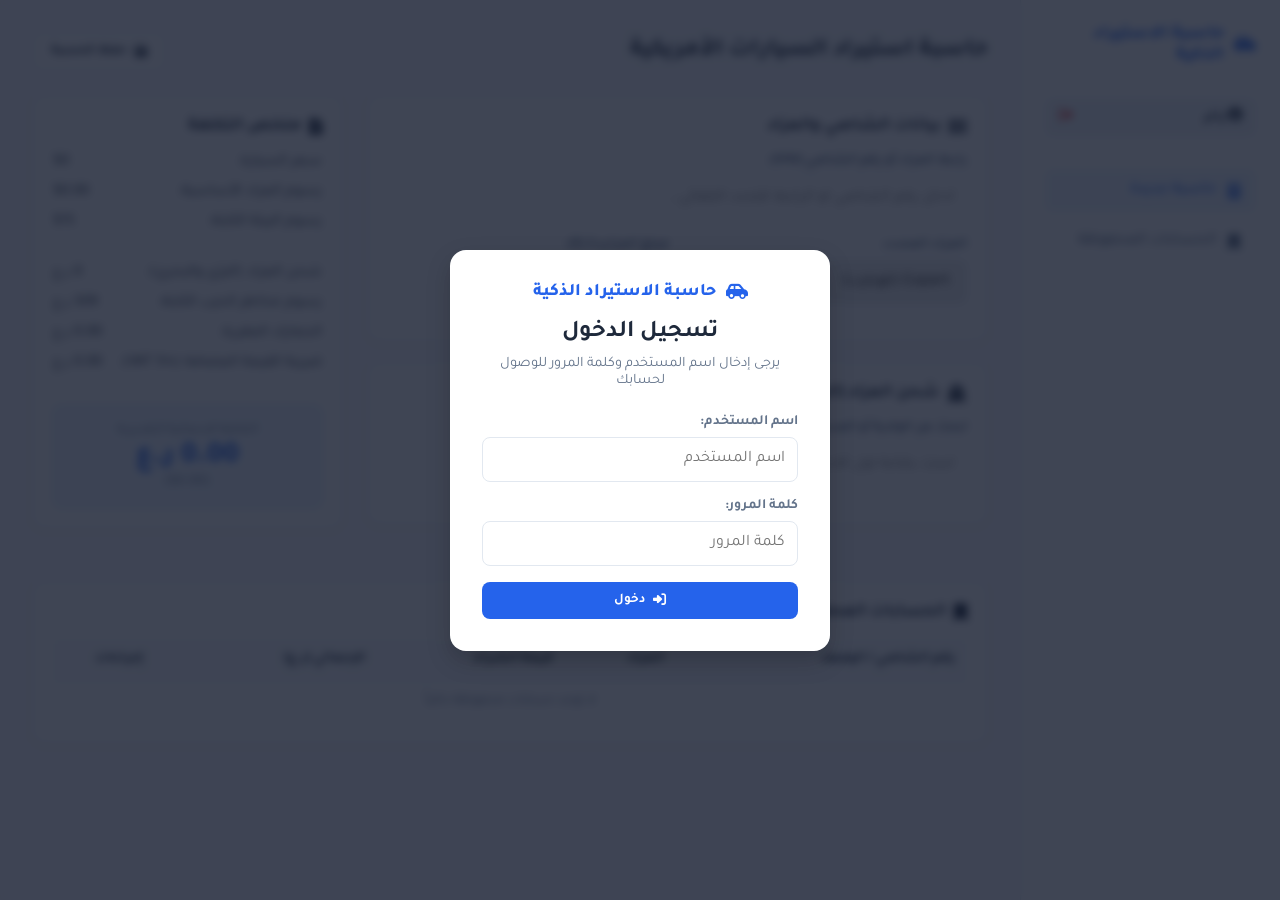
==== index.html @ 8bc1420b "Add files via upload" ====
<!DOCTYPE html>
<html lang="ar" dir="rtl">
<head>
    <meta charset="UTF-8">
    <meta name="viewport" content="width=device-width, initial-scale=1.0">
    <title>حاسبة استيراد السيارات الأمريكية</title>
    <!-- Tajawal Font & FontAwesome Icons -->
    <link href="https://fonts.googleapis.com/css2?family=Tajawal:wght@400;500;700;800&display=swap" rel="stylesheet">
    <link rel="stylesheet" href="https://cdnjs.cloudflare.com/ajax/libs/font-awesome/6.4.0/css/all.min.css">
    
    <style>
        :root {
            --primary-blue: #2563eb;
            --primary-hover: #1d4ed8;
            --bg-light: #f8fafc;
            --card-bg: #ffffff;
            --text-dark: #1e293b;
            --text-muted: #64748b;
            --border-color: #e2e8f0;
            --danger-color: #ef4444;
        }

        * {
            box-sizing: border-box;
            margin: 0;
            padding: 0;
            font-family: 'Tajawal', sans-serif;
        }

        body {
            background-color: var(--bg-light);
            color: var(--text-dark);
            display: flex;
            min-height: 100vh;
        }

        /* Login Modal Overlay */
        .login-overlay {
            position: fixed;
            top: 0;
            left: 0;
            width: 100%;
            height: 100%;
            background: rgba(15, 23, 42, 0.8);
            display: flex;
            justify-content: center;
            align-items: center;
            z-index: 9999;
            backdrop-filter: blur(4px);
        }

        .login-card {
            background: #ffffff;
            width: 100%;
            max-width: 380px;
            padding: 32px;
            border-radius: 16px;
            box-shadow: 0 10px 25px rgba(0,0,0,0.2);
            text-align: center;
        }

        .login-card h2 {
            margin-bottom: 8px;
            color: var(--text-dark);
        }

        .login-card p {
            color: var(--text-muted);
            font-size: 0.9rem;
            margin-bottom: 24px;
        }

        .login-error {
            background: #fee2e2;
            color: var(--danger-color);
            padding: 8px 12px;
            border-radius: 6px;
            font-size: 0.85rem;
            margin-bottom: 16px;
            display: none;
        }

        /* Sidebar */
        .sidebar {
            width: 260px;
            background: var(--card-bg);
            border-left: 1px solid var(--border-color);
            padding: 24px;
            display: flex;
            flex-direction: column;
            gap: 32px;
        }

        .logo {
            font-size: 1.1rem;
            font-weight: 800;
            color: var(--primary-blue);
            display: flex;
            align-items: center;
            gap: 10px;
        }

        .user-profile-badge {
            background: #f1f5f9;
            padding: 10px 14px;
            border-radius: 8px;
            display: flex;
            align-items: center;
            justify-content: space-between;
            font-weight: 700;
            font-size: 0.9rem;
            color: var(--text-dark);
        }

        .logout-btn {
            background: transparent;
            border: none;
            color: var(--danger-color);
            cursor: pointer;
            font-size: 0.9rem;
        }

        .nav-menu {
            list-style: none;
            display: flex;
            flex-direction: column;
            gap: 8px;
        }

        .nav-item {
            padding: 12px 16px;
            border-radius: 8px;
            cursor: pointer;
            color: var(--text-muted);
            font-weight: 500;
            display: flex;
            align-items: center;
            gap: 12px;
            transition: all 0.2s;
        }

        .nav-item.active, .nav-item:hover {
            background: #eff6ff;
            color: var(--primary-blue);
        }

        /* Main Content */
        .main-container {
            flex: 1;
            padding: 32px;
            overflow-y: auto;
        }

        .top-header {
            display: flex;
            justify-content: space-between;
            align-items: center;
            margin-bottom: 24px;
        }

        .header-title h1 {
            font-size: 1.5rem;
            font-weight: 700;
        }

        .btn {
            padding: 10px 18px;
            border-radius: 8px;
            border: none;
            font-weight: 700;
            cursor: pointer;
            display: flex;
            align-items: center;
            gap: 8px;
            transition: 0.2s;
        }

        .btn-outline { background: white; border: 1px solid var(--border-color); color: var(--text-dark); }
        .btn-outline:hover { background: #f1f5f9; }

        .btn-edit {
            background: #e2e8f0;
            color: var(--text-dark);
            border: none;
            padding: 6px 10px;
            border-radius: 6px;
            cursor: pointer;
            transition: 0.2s;
            margin-left: 4px;
        }
        .btn-edit:hover {
            background: #cbd5e1;
        }

        .btn-delete {
            background: #fee2e2;
            color: var(--danger-color);
            border: none;
            padding: 6px 10px;
            border-radius: 6px;
            cursor: pointer;
            transition: 0.2s;
        }
        .btn-delete:hover {
            background: #fca5a5;
            color: #b91c1c;
        }

        /* Dashboard Layout */
        .grid-layout {
            display: grid;
            grid-template-columns: 2fr 1fr;
            gap: 24px;
        }

        .card {
            background: var(--card-bg);
            border: 1px solid var(--border-color);
            border-radius: 12px;
            padding: 20px;
            margin-bottom: 20px;
            box-shadow: 0 1px 3px rgba(0,0,0,0.05);
        }

        .card-title {
            font-size: 1.1rem;
            font-weight: 700;
            margin-bottom: 16px;
            display: flex;
            align-items: center;
            gap: 8px;
        }

        .form-group {
            margin-bottom: 16px;
        }

        .form-group label {
            display: block;
            font-size: 0.875rem;
            font-weight: 600;
            color: var(--text-muted);
            margin-bottom: 6px;
        }

        .input-control {
            width: 100%;
            padding: 12px;
            border: 1px solid var(--border-color);
            border-radius: 8px;
            font-size: 1rem;
            outline: none;
            transition: 0.2s;
        }

        .input-control:focus {
            border-color: var(--primary-blue);
            box-shadow: 0 0 0 3px rgba(37, 99, 235, 0.1);
        }

        .vin-badge {
            margin-top: 8px;
            padding: 8px 12px;
            border-radius: 6px;
            font-size: 0.85rem;
            font-weight: 600;
            display: none;
        }

        .vin-badge.success { background: #dcfce7; color: #166534; display: flex; align-items: center; gap: 6px; }
        .vin-badge.info { background: #e0f2fe; color: #075985; display: flex; align-items: center; gap: 6px; }

        .car-details-box {
            margin-top: 8px;
            padding: 10px 14px;
            background: #f1f5f9;
            border-radius: 8px;
            font-size: 0.9rem;
            font-weight: 700;
            color: #334155;
            display: none;
            align-items: center;
            gap: 8px;
        }

        /* Custom Searchable Select Styling */
        .search-box-container {
            position: relative;
        }

        .search-results-list {
            position: absolute;
            top: 100%;
            left: 0;
            right: 0;
            background: white;
            border: 1px solid var(--border-color);
            border-radius: 8px;
            max-height: 250px;
            overflow-y: auto;
            z-index: 100;
            display: none;
            box-shadow: 0 4px 6px -1px rgba(0, 0, 0, 0.1);
        }

        .search-item {
            padding: 10px 14px;
            cursor: pointer;
            font-size: 0.95rem;
            border-bottom: 1px solid #f1f5f9;
            display: flex;
            justify-content: space-between;
            align-items: center;
        }

        .search-item:hover {
            background-color: #eff6ff;
            color: var(--primary-blue);
        }

        /* Summary Sidebar Panel */
        .summary-card {
            position: sticky;
            top: 32px;
        }

        .summary-row {
            display: flex;
            justify-content: space-between;
            margin-bottom: 12px;
            font-size: 0.95rem;
        }

        .summary-divider {
            height: 1px;
            background: var(--border-color);
            margin: 16px 0;
        }

        .total-box {
            background: #eff6ff;
            border: 1px solid #bfdbfe;
            padding: 16px;
            border-radius: 8px;
            text-align: center;
        }

        .total-box .price-omr {
            font-size: 1.8rem;
            font-weight: 800;
            color: var(--primary-blue);
        }

        .total-box .price-usd {
            font-size: 0.9rem;
            color: var(--text-muted);
        }

        .saved-table {
            width: 100%;
            border-collapse: collapse;
            margin-top: 10px;
        }

        .saved-table th, .saved-table td {
            padding: 12px;
            border-bottom: 1px solid var(--border-color);
            text-align: right;
            font-size: 0.9rem;
        }

        .saved-table th { background: #f8fafc; font-weight: 700; }

        /* Media Queries - Responsive Design for Mobile */
        @media (max-width: 768px) {
            body {
                flex-direction: column;
            }

            .sidebar {
                width: 100%;
                padding: 16px;
                gap: 16px;
                border-left: none;
                border-bottom: 1px solid var(--border-color);
            }

            .main-container {
                padding: 16px;
            }

            .top-header {
                flex-direction: column;
                align-items: flex-start;
                gap: 12px;
            }

            .grid-layout {
                grid-template-columns: 1fr;
                gap: 16px;
            }

            .summary-card {
                position: static;
            }

            .saved-table {
                display: block;
                overflow-x: auto;
                white-space: nowrap;
            }
        }
    </style>
</head>
<body>

    <!-- Login Modal Screen -->
    <div id="loginOverlay" class="login-overlay">
        <div class="login-card">
            <div class="logo" style="justify-content: center; margin-bottom: 16px;">
                <i class="fa-solid fa-car-side"></i>
                <span>حاسبة الاستيراد الذكية</span>
            </div>
            <h2>تسجيل الدخول</h2>
            <p>يرجى إدخال اسم المستخدم وكلمة المرور للوصول لحسابك</p>
            
            <div id="loginError" class="login-error">اسم المستخدم أو كلمة المرور غير صحيحة</div>

            <div class="form-group" style="text-align: right;">
                <label>اسم المستخدم:</label>
                <input type="text" id="usernameInput" class="input-control" placeholder="اسم المستخدم">
            </div>
            <div class="form-group" style="text-align: right;">
                <label>كلمة المرور:</label>
                <input type="password" id="passwordInput" class="input-control" placeholder="كلمة المرور">
            </div>
            <button class="btn" style="width: 100%; background: var(--primary-blue); color: white; justify-content: center; margin-top: 8px;" onclick="handleLogin()">
                <i class="fa-solid fa-right-to-bracket"></i> دخول
            </button>
        </div>
    </div>

    <!-- Sidebar Menu -->
    <div class="sidebar">
        <div class="logo">
            <i class="fa-solid fa-car-side"></i>
            <span>حاسبة الاستيراد الذكية</span>
        </div>

        <div class="user-profile-badge">
            <span><i class="fa-solid fa-user-circle"></i> <span id="currentUserDisplay">زائر</span></span>
            <button class="logout-btn" onclick="handleLogout()" title="تسجيل الخروج"><i class="fa-solid fa-right-from-bracket"></i></button>
        </div>

        <ul class="nav-menu">
            <li class="nav-item active"><i class="fa-solid fa-calculator"></i> حاسبة جديدة</li>
            <li class="nav-item" onclick="document.getElementById('savedSection').scrollIntoView({behavior: 'smooth'})"><i class="fa-solid fa-bookmark"></i> الحسابات المحفوظة</li>
        </ul>
    </div>

    <!-- Main Container -->
    <div class="main-container">
        
        <div class="top-header">
            <div class="header-title">
                <h1>حاسبة استيراد السيارات الأمريكية</h1>
            </div>
            <div class="header-actions">
                <button class="btn btn-outline" onclick="saveCurrentQuote()"><i class="fa-solid fa-floppy-disk"></i> حفظ الحسبة</button>
            </div>
        </div>

        <div class="grid-layout">
            
            <div class="inputs-column">
                
                <!-- Vehicle & Auction Detection Card -->
                <div class="card">
                    <div class="card-title"><i class="fa-solid fa-barcode"></i> بيانات الشاصي والمزاد</div>
                    <div class="form-group">
                        <label>رابط المزاد أو رقم الشاصي (VIN):</label>
                        <input type="text" id="vinInput" class="input-control" placeholder="أدخل رقم الشاصي أو الرابط للتحدد التلقائي..." oninput="processVIN()">
                        <div id="vinStatus" class="vin-badge"></div>
                        <div id="carDetails" class="car-details-box"></div>
                    </div>

                    <div style="display: grid; grid-template-columns: repeat(auto-fit, minmax(140px, 1fr)); gap: 16px;">
                        <div class="form-group">
                            <label>المزاد المحدد:</label>
                            <select id="auctionSelect" class="input-control" onchange="calculateTotal()">
                                <option value="copart">Copart (كوبارت)</option>
                                <option value="iaai">IAAI (إياي)</option>
                            </select>
                        </div>
                        <div class="form-group">
                            <label>مبلغ المزايدة ($):</label>
                            <input type="number" id="bidAmount" class="input-control" placeholder="أدخل المبلغ بالدولار..." oninput="calculateTotal()">
                        </div>
                    </div>
                </div>

                <!-- Live Search State Selection -->
                <div class="card">
                    <div class="card-title"><i class="fa-solid fa-ship"></i> شحن المزاد (البرّي والبحري)</div>
                    <div class="form-group search-box-container">
                        <label>ابحث عن الولاية أو المدينة:</label>
                        <input type="text" id="stateSearchInput" class="input-control" placeholder="ابحث بكتابة أول الأحرف (مثال: TX, CA...)" onkeyup="filterStates()" onfocus="showStatesList()">
                        <div id="searchResults" class="search-results-list"></div>
                    </div>
                </div>

            </div>

            <!-- Right Cost Breakdown Column -->
            <div class="summary-column">
                <div class="card summary-card">
                    <div class="card-title"><i class="fa-solid fa-file-invoice-dollar"></i> ملخص التكلفة</div>
                    
                    <div class="summary-row">
                        <span>سعر السيارة:</span>
                        <span id="outBidUSD">$0</span>
                    </div>
                    <div class="summary-row">
                        <span>رسوم المزاد الأساسية:</span>
                        <span id="outAuctionFeeUSD">$0</span>
                    </div>
                    <div class="summary-row">
                        <span>رسوم البيئة الثابتة:</span>
                        <span>$15</span>
                    </div>

                    <div class="summary-divider"></div>

                    <div class="summary-row">
                        <span>شحن المزاد (البرّي والبحري):</span>
                        <span id="outShippingOMR">0 ر.ع</span>
                    </div>
                    <div class="summary-row">
                        <span>رسوم مخاطر الحرب الثابتة:</span>
                        <span>309 ر.ع</span>
                    </div>
                    <div class="summary-row">
                        <span>الجمارك المقررة:</span>
                        <span id="outCustomsOMR">0 ر.ع</span>
                    </div>
                    <div class="summary-row">
                        <span>ضريبة القيمة المضافة (VAT 5%):</span>
                        <span id="outVatOMR">0 ر.ع</span>
                    </div>

                    <div class="summary-divider"></div>

                    <div class="total-box">
                        <div style="font-size: 0.85rem; color: var(--text-muted);">التكلفة الإجمالية التقديرية</div>
                        <div class="price-omr" id="finalTotalOMR">0 ر.ع</div>
                        <div class="price-usd" id="finalTotalUSD">($0)</div>
                    </div>
                </div>
            </div>

        </div>

        <!-- Saved Calculations Area -->
        <div class="card" id="savedSection" style="margin-top: 32px;">
            <div class="card-title"><i class="fa-solid fa-bookmark"></i> الحسابات المحفوظة مؤخراً</div>
            <table class="saved-table">
                <thead>
                    <tr>
                        <th>رقم الشاصي / الوصف</th>
                        <th>المزاد</th>
                        <th>قيمة الشراء</th>
                        <th>الإجمالي (ر.ع)</th>
                        <th style="text-align: center;">إجراءات</th>
                    </tr>
                </thead>
                <tbody id="savedTableBody">
                    <tr><td colspan="5" style="text-align: center; color: var(--text-muted);">لا توجد حسابات محفوظة حالياً</td></tr>
                </tbody>
            </table>
        </div>

    </div>

    <!-- Calculation Engine & Session JS Logic -->
    <script>
        // Users Authentication DB
        const validUsers = {
            "salim": "123",
            "mohammed": "123"
        };

        let currentUser = null;
        const USD_TO_OMR = 0.385;
        let savedQuotes = [];
        let currentShippingCostOMR = 0;
        let currentCarDescription = '';

        // Auto Login Checking on Startup
        window.addEventListener('DOMContentLoaded', () => {
            const loggedUser = localStorage.getItem('smart_calc_session_user');
            if (loggedUser && (loggedUser.toLowerCase() === 'salim' || loggedUser.toLowerCase() === 'mohammed')) {
                currentUser = loggedUser;
                document.getElementById('loginOverlay').style.display = 'none';
                document.getElementById('currentUserDisplay').innerText = currentUser;
                loadSavedQuotesForUser();
            } else {
                document.getElementById('loginOverlay').style.display = 'flex';
            }
        });

        function handleLogin() {
            const userInput = document.getElementById('usernameInput').value.trim();
            const passInput = document.getElementById('passwordInput').value.trim();
            const userLower = userInput.toLowerCase();

            if (validUsers[userLower] && validUsers[userLower] === passInput) {
                currentUser = userInput;
                localStorage.setItem('smart_calc_session_user', currentUser);
                document.getElementById('loginOverlay').style.display = 'none';
                document.getElementById('loginError').style.display = 'none';
                document.getElementById('currentUserDisplay').innerText = currentUser;
                loadSavedQuotesForUser();
            } else {
                document.getElementById('loginError').style.display = 'block';
            }
        }

        function handleLogout() {
            localStorage.removeItem('smart_calc_session_user');
            currentUser = null;
            document.getElementById('usernameInput').value = '';
            document.getElementById('passwordInput').value = '';
            document.getElementById('loginOverlay').style.display = 'flex';
        }

        function loadSavedQuotesForUser() {
            if (!currentUser) return;
            const data = localStorage.getItem(`saved_quotes_${currentUser.toLowerCase()}`);
            savedQuotes = data ? JSON.parse(data) : [];
            renderSavedQuotes();
        }

        function saveQuotesToStorage() {
            if (!currentUser) return;
            localStorage.setItem(`saved_quotes_${currentUser.toLowerCase()}`, JSON.stringify(savedQuotes));
        }

        const statesList = [
            { name: "ABILENE - TX", cost: 711 },
            { name: "ACE - PERRIS 2 - CA", cost: 779 },
            { name: "ACE CARSON - CA", cost: 759 },
            { name: "ACE-PERRIS - CA", cost: 779 },
            { name: "ACRON CANTON - OH", cost: 712 },
            { name: "ADELANTO - CA", cost: 788 },
            { name: "ADESA BIRMINGHAM - AL", cost: 635 },
            { name: "AKRON - OH", cost: 712 },
            { name: "ALBANY - NY", cost: 625 },
            { name: "ALBANY - NY (Amsterdam Sublot)", cost: 625 },
            { name: "ALBUQUERQUE - NM (CA: 972 / TX: 817)", cost: 817 },
            { name: "ALTOONA - PA", cost: 693 },
            { name: "AMARILLO - TX", cost: 711 },
            { name: "ANAHEIM - CA", cost: 763 },
            { name: "ANAHEIM CONSOLIDATED - CA", cost: 763 },
            { name: "ANDREWS-TX", cost: 721 },
            { name: "ANTELOPE - CA", cost: 837 },
            { name: "APPLETON - WI", cost: 779 },
            { name: "ASHEVILLE - NC", cost: 625 },
            { name: "ASHLAND - KY", cost: 770 },
            { name: "ATLANTA - GA", cost: 615 },
            { name: "ATLANTA EAST - GA", cost: 615 },
            { name: "ATLANTA NORTH - GA", cost: 615 },
            { name: "ATLANTA NORTH - GA (Jefferson GA Sublot)", cost: 635 },
            { name: "ATLANTA SOUTH - GA", cost: 615 },
            { name: "ATLANTA WEST - GA", cost: 615 },
            { name: "AUGUSTA - GA", cost: 615 },
            { name: "AUSTIN - TX", cost: 654 },
            { name: "AUSTIN - TX / WACO - TX (Taylor Sublot)", cost: 654 },
            { name: "AUSTIN NORTH - TX", cost: 654 },
            { name: "AVENEL - NJ", cost: 587 },
            { name: "BAKERSFIELD - CA", cost: 798 },
            { name: "BALTIMORE - MD", cost: 645 },
            { name: "BALTIMORE - MD (White Marsh)", cost: 645 },
            { name: "BALTIMORE EAST - MD", cost: 645 },
            { name: "BALTIMORE EAST - MD (Laurel Sublot)", cost: 645 },
            { name: "BATON ROUGE - LA", cost: 654 },
            { name: "BILLINGS - MT", cost: 1030 },
            { name: "BIRMINGHAM - AL", cost: 644 },
            { name: "BIRMINGHAM - AL (Birmingham North)", cost: 644 },
            { name: "BIRMINGHAM - BLENDED SALES - AL", cost: 615 },
            { name: "BISMARCK - ND", cost: 1031 },
            { name: "BOSTON-SHIRLEY - MA", cost: 664 },
            { name: "BOWLING GREEN - KY", cost: 712 },
            { name: "BRIDGEPORT - PA", cost: 625 },
            { name: "BUCKHANNON - WV", cost: 722 },
            { name: "BUFFALO - NY", cost: 712 },
            { name: "BUFFALO - NY (Alden Sublot)", cost: 722 },
            { name: "BURLINGTON - VT", cost: 722 },
            { name: "CANDIA - NH", cost: 673 },
            { name: "CARTERSVILLE - GA", cost: 615 },
            { name: "CENTRAL NEW JERSEY - NJ", cost: 596 },
            { name: "CHAMBERSBURG - PA", cost: 673 },
            { name: "CHARLESTON - SC", cost: 586 },
            { name: "CHARLESTON - WV", cost: 722 },
            { name: "CHARLOTTE - NC", cost: 615 },
            { name: "CHATTANOOGA - TN", cost: 663 },
            { name: "CHICAGO NORTH - IL", cost: 751 },
            { name: "CHICAGO SOUTH - IL", cost: 751 },
            { name: "CHICAGO SOUTH - IL (Heights Sublot)", cost: 770 },
            { name: "CHICAGO SOUTH - IL (Yard 81 Woodmar Sublot)", cost: 770 },
            { name: "CHICAGO WEST - IL", cost: 731 },
            { name: "CHINA GROVE - NC", cost: 606 },
            { name: "CICERO-IN", cost: 751 },
            { name: "CINCINNATI - OH", cost: 702 },
            { name: "CINCINNATI SOUTH - OH", cost: 702 },
            { name: "CLEARWATER - FL", cost: 615 },
            { name: "CLEVELAND - OH", cost: 693 },
            { name: "CLEVELAND - OH (Vermillion North Lot)", cost: 693 },
            { name: "CLEVELAND EAST - OH", cost: 693 },
            { name: "CLEVELAND WEST - OH", cost: 693 },
            { name: "CLEWISTON SUBLOT - FL", cost: 635 },
            { name: "COLORADO SPRINGS - CO (CA: 962 / TX: 817)", cost: 817 },
            { name: "COLTON - CA", cost: 775 },
            { name: "COLUMBIA - MO", cost: 731 },
            { name: "COLUMBIA - SC", cost: 577 },
            { name: "COLUMBIA - SC (SHA LIU)", cost: 586 },
            { name: "COLUMBIA - SC (South Gaston Sublot)", cost: 586 },
            { name: "COLUMBUS - OH", cost: 702 },
            { name: "COLUMBUS - OH (420 Stimmel Rd Offsite)", cost: 712 },
            { name: "CONCORD - NC", cost: 606 },
            { name: "CORPUS CHRISTI - TX", cost: 644 },
            { name: "CRASHEDTOYS ATLANTA - GA", cost: 596 },
            { name: "CRASHEDTOYS DALLAS- TX", cost: 644 },
            { name: "CRASHEDTOYS EAST BETHEL - MN", cost: 760 },
            { name: "CRASHEDTOYS ELDRIDGE - IA", cost: 818 },
            { name: "CRASHEDTOYS SACRAMENTO - CA", cost: 837 },
            { name: "CULPEPER - VA", cost: 673 },
            { name: "DALLAS - TX", cost: 654 },
            { name: "DALLAS / FT. WORTH - TX", cost: 654 },
            { name: "DALLAS SOUTH - TX", cost: 654 },
            { name: "DANVILLE - VA", cost: 654 },
            { name: "DAVENPORT - IA", cost: 770 },
            { name: "DAYTON - OH", cost: 712 },
            { name: "DENVER - CO (CA: 962 / TX: 808)", cost: 808 },
            { name: "DENVER CENTRAL - CO (CA: 962 / TX: 808)", cost: 808 },
            { name: "DENVER EAST - CO (CA: 962 / TX: 808)", cost: 808 },
            { name: "DENVER SOUTH - CO (CA: 962 / TX: 808)", cost: 808 },
            { name: "DES MOINES - IA", cost: 770 },
            { name: "DES MOINES - IA (Metro Salvage Pool)", cost: 770 },
            { name: "DETROIT - MI", cost: 731 },
            { name: "DOTHAN - AL", cost: 635 },
            { name: "DUNDALK - MD", cost: 645 },
            { name: "DYER - IN", cost: 731 },
            { name: "EARLINGTON - KY", cost: 702 },
            { name: "EAST BAY - CA", cost: 837 },
            { name: "EL PASO - TX", cost: 721 },
            { name: "ELKTON - MD", cost: 635 },
            { name: "ENGLISHTOWN - NJ", cost: 596 },
            { name: "ERIE - PA", cost: 731 },
            { name: "EXETER - RI", cost: 654 },
            { name: "FAIRBURN - GA", cost: 615 },
            { name: "FARGO - ND", cost: 953 },
            { name: "FAYETTEVILLE - AR", cost: 730 },
            { name: "FLINT - MI", cost: 741 },
            { name: "FONTANA - CA", cost: 775 },
            { name: "FONTANA - CA (Riverside Offsite)", cost: 775 },
            { name: "FORT MYERS - FL", cost: 644 },
            { name: "FORT MYERS - FL (Sublot)", cost: 644 },
            { name: "FORT WAYNE - IN", cost: 760 },
            { name: "FORT WORTH NORTH - TX", cost: 654 },
            { name: "FREDERICKSBURG - VA", cost: 654 },
            { name: "FREDERICKSBURG-SOUTH - VA", cost: 654 },
            { name: "FREETOWN - MA", cost: 664 },
            { name: "FREMONT - CA", cost: 837 },
            { name: "FRESNO - CA", cost: 808 },
            { name: "FT.PIERCE - FL", cost: 635 },
            { name: "FT.WORTH - TX", cost: 654 },
            { name: "GASTONIA - NC", cost: 625 },
            { name: "GLASSBORO EAST - NJ", cost: 606 },
            { name: "GLASSBORO WEST-NJ", cost: 606 },
            { name: "GRAND RAPIDS - MI", cost: 780 },
            { name: "GREENSBORO - NC", cost: 625 },
            { name: "GREENVILLE - SC", cost: 625 },
            { name: "GREER - SC", cost: 606 },
            { name: "GRENADA - MS", cost: 673 },
            { name: "GULF COAST - MS", cost: 625 },
            { name: "HAMMOND - IN", cost: 760 },
            { name: "HAMPTON - VA", cost: 664 },
            { name: "HARRISBURG - PA", cost: 635 },
            { name: "HARTFORD - CT", cost: 635 },
            { name: "HARTFORD - CT (North Sublot)", cost: 635 },
            { name: "HARTFORD - CT (South Sublot)", cost: 635 },
            { name: "HARTFORD SOUTH - CT", cost: 635 },
            { name: "HARTFORD SPRINGFIELD-CT", cost: 616 },
            { name: "HAYWARD - CA", cost: 837 },
            { name: "HIGH DESERT - CA", cost: 788 },
            { name: "HIGH POINT - NC", cost: 625 },
            { name: "HOUSTON - TX", cost: 624 },
            { name: "HOUSTON EAST-TX", cost: 624 },
            { name: "HOUSTON NORTH - TX", cost: 624 },
            { name: "HOUSTON SOUTH - TX", cost: 624 },
            { name: "HUNTSVILLE - AL", cost: 644 },
            { name: "INDIANAPOLIS - IN", cost: 731 },
            { name: "INDIANAPOLIS SOUTH - IN", cost: 731 },
            { name: "IONIA - MI", cost: 780 },
            { name: "JACKSON - MS", cost: 644 },
            { name: "JACKSONVILLE - FL", cost: 577 },
            { name: "JACKSONVILLE EAST - FL", cost: 577 },
            { name: "JACKSONVILLE NORTH -FL", cost: 577 },
            { name: "JACKSONVILLE WEST - FL", cost: 577 },
            { name: "KANSAS CITY - KS", cost: 741 },
            { name: "KANSAS CITY EAST", cost: 741 },
            { name: "KINCHELOE - MI", cost: 905 },
            { name: "KNOXVILLE - TN", cost: 644 },
            { name: "LAFAYETTE - LA", cost: 644 },
            { name: "LANSING - MI", cost: 780 },
            { name: "LAS VEGAS - NV", cost: 827 },
            { name: "LAS VEGAS WEST - NV", cost: 827 },
            { name: "LAUREL - MD", cost: 645 },
            { name: "LEXINGTON - SC", cost: 586 },
            { name: "LEXINGTON EAST - KY", cost: 702 },
            { name: "LEXINGTON WEST - KY", cost: 702 },
            { name: "LINCOLN - IL", cost: 770 },
            { name: "LINCOLN - NE", cost: 770 },
            { name: "LITTLE ROCK - AR", cost: 683 },
            { name: "LONG BEACH - CA", cost: 755 },
            { name: "LONG ISLAND - NY", cost: 625 },
            { name: "LONG ISLAND - NY (East Yard Sublot)", cost: 625 },
            { name: "LONG ISLAND - NY (Rice Court Sublot)", cost: 625 },
            { name: "LONG ISLAND - NY (Staten Island Sublot)", cost: 625 },
            { name: "LONG ISLAND - NY (West Yard Sublot)", cost: 625 },
            { name: "LONGVIEW - TX", cost: 654 },
            { name: "LOS ANGELES - CA", cost: 755 },
            { name: "LOS ANGELES SOUTH - CA", cost: 755 },
            { name: "LOUISVILLE - KY", cost: 702 },
            { name: "LOUISVILLE NORTH - KY", cost: 702 },
            { name: "LUBBOCK - TX", cost: 730 },
            { name: "LUFKIN - TX", cost: 644 },
            { name: "LUMBERTON - NC", cost: 615 },
            { name: "LYMAN - ME", cost: 702 },
            { name: "MACON - GA", cost: 596 },
            { name: "MADISON - WI", cost: 760 },
            { name: "MADISON SOUTH - WI", cost: 760 },
            { name: "MANCHESTER - NH", cost: 673 },
            { name: "MARTINEZ - CA", cost: 837 },
            { name: "MCALLEN - TX", cost: 654 },
            { name: "MEBANE - NC", cost: 615 },
            { name: "MEMPHIS - TN", cost: 692 },
            { name: "MENTONE - CA", cost: 788 },
            { name: "METRO - DC", cost: 645 },
            { name: "MIAMI - FL", cost: 635 },
            { name: "MIAMI CENTRAL - FL", cost: 635 },
            { name: "MIAMI NORTH - FL", cost: 635 },
            { name: "MIAMI NORTH - FL (SUBLOT 2)", cost: 635 },
            { name: "MIAMI SOUTH - FL", cost: 635 },
            { name: "MILWAUKEE - WI", cost: 780 },
            { name: "MILWAUKEE NORTH-WI", cost: 780 },
            { name: "MILWAUKEE SOUTH - WI", cost: 780 },
            { name: "MILWAUKEE SOUTH - WI (Cudahy Yard Sublot)", cost: 780 },
            { name: "MINNEAPOLIS - MN (GA: 866 / NY: 789)", cost: 789 },
            { name: "MINNEAPOLIS - MN (Elk River Sublot)", cost: 789 },
            { name: "MINNEAPOLIS - MN (Fridley Sublot)", cost: 789 },
            { name: "MINNEAPOLIS / ST. PAUL - MN (Jackson Offsite)", cost: 789 },
            { name: "MINNEAPOLIS / ST. PAUL - MN (Rice Offsite)", cost: 789 },
            { name: "MINNEAPOLIS / ST. PAUL - MN (Roseville Offsite)", cost: 789 },
            { name: "MINNEAPOLIS NORTH - MN", cost: 789 },
            { name: "MINNEAPOLIS/SOUTH - MN", cost: 789 },
            { name: "MINNEAPOLIS/ST.PAUL - MN", cost: 789 },
            { name: "MOBILE - AL", cost: 625 },
            { name: "MOBILE SOUTH - AL", cost: 625 },
            { name: "MOCKSVILLE - NC", cost: 615 },
            { name: "MONTGOMERY - AL", cost: 644 },
            { name: "MONTICELLO SUBLOT - NY", cost: 635 },
            { name: "MULBERRY SUBLOT - FL", cost: 615 },
            { name: "NAPA - CA", cost: 875 },
            { name: "NASHVILLE - BLENDED SALES - TN", cost: 663 },
            { name: "NASHVILLE - TN", cost: 663 },
            { name: "NEW CASTLE - DE", cost: 635 },
            { name: "NEW ORLEANS - LA", cost: 654 },
            { name: "NEW ORLEANS AND LOUISIANA FLOOD", cost: 654 },
            { name: "NEW ORLEANS EAST - LA", cost: 654 },
            { name: "NEWBURGH - NY", cost: 625 },
            { name: "NEWBURGH - NY (Newburgh Sublot)", cost: 625 },
            { name: "NEWBURGH - NY (Staten Island Sublot)", cost: 616 },
            { name: "NORTH BOSTON - MA", cost: 654 },
            { name: "NORTH BOSTON - MA (Hudson Sublot)", cost: 654 },
            { name: "NORTH CHARLESTON", cost: 586 },
            { name: "NORTH HOLLYWOOD - CA", cost: 771 },
            { name: "NORTH HOLLYWOOD - CA (Santa Clarita)", cost: 779 },
            { name: "NORTHERN VIRGINIA - VA", cost: 654 },
            { name: "OCALA - FL", cost: 615 },
            { name: "OGDEN- UT", cost: 875 },
            { name: "OKLAHOMA CITY - OK", cost: 711 },
            { name: "OKLAHOMA CITY - OK (Moore Sublot)", cost: 711 },
            { name: "OMAHA - NE", cost: 780 },
            { name: "OMAHA SOUTH - NE", cost: 780 },
            { name: "ORLANDO - FL", cost: 615 },
            { name: "ORLANDO - FL (Boggy Sublot)", cost: 615 },
            { name: "ORLANDO NORTH - FL", cost: 615 },
            { name: "ORLANDO SOUTH - FL", cost: 615 },
            { name: "PADUCAH - KY", cost: 721 },
            { name: "PENSACOLA - FL", cost: 654 },
            { name: "PEORIA - IL", cost: 760 },
            { name: "PERMIAN BASIN - TX", cost: 711 },
            { name: "PHILADELPHIA - PA", cost: 618 },
            { name: "PHILADELPHIA EAST", cost: 618 },
            { name: "PHILADELPHIA EAST - SUBLOT - PA", cost: 618 },
            { name: "PHOENIX - AZ", cost: 817 },
            { name: "PHOENIX NORTH - AZ", cost: 829 },
            { name: "PITTSBURG SOUTH - PA", cost: 693 },
            { name: "PITTSBURGH - PA", cost: 702 },
            { name: "PITTSBURGH EAST - PA", cost: 702 },
            { name: "PITTSBURGH NORTH - PA", cost: 702 },
            { name: "PITTSBURGH WEST - PA", cost: 702 },
            { name: "PORT MURRAY - NJ", cost: 616 },
            { name: "PORTAGE - WI", cost: 770 },
            { name: "PORTLAND GORHAM - ME", cost: 693 },
            { name: "PROVIDENCE - RI", cost: 654 },
            { name: "PROVO - UT", cost: 885 },
            { name: "PULASKI - VA", cost: 673 },
            { name: "PUNTA GORDA - FL", cost: 625 },
            { name: "PUNTA GORDA - FL (OKEECHOBEE SUBLOT)", cost: 625 },
            { name: "PUNTA GORDA SOUTH - FL", cost: 625 },
            { name: "RALEIGH - NC", cost: 615 },
            { name: "RALEIGH NORTH - NC", cost: 615 },
            { name: "RANCHO CUCAMONGA - CA", cost: 775 },
            { name: "RAPID CITY - SD", cost: 992 },
            { name: "REDDING - CA", cost: 904 },
            { name: "RENO - NV", cost: 865 },
            { name: "RICHMOND - VA", cost: 673 },
            { name: "RICHMOND EAST-VA", cost: 673 },
            { name: "RIVERSIDE - CA", cost: 775 },
            { name: "ROANOKE - VA", cost: 693 },
            { name: "ROCHESTER - NY", cost: 683 },
            { name: "ROCHESTER WEST - NY", cost: 683 },
            { name: "RUTLAND - VT", cost: 712 },
            { name: "SACRAMENTO - CA", cost: 837 },
            { name: "SALT LAKE CITY - UT", cost: 875 },
            { name: "SALT LAKE CITY - UT (YD 388 Tooele Sublot)", cost: 875 },
            { name: "SAN ANTONIO - TX", cost: 654 },
            { name: "SAN ANTONIO SOUTH - TX", cost: 654 },
            { name: "SAN BERNARDINO- CA", cost: 779 },
            { name: "SAN DIEGO - CA", cost: 788 },
            { name: "SAN JOSE - CA", cost: 837 },
            { name: "SANTA CLARITA - CA", cost: 786 },
            { name: "SAVANNAH - GA", cost: 548 },
            { name: "SAVANNAH - GA (Vertia St Sublot)", cost: 567 },
            { name: "SAYREVILLE - NJ", cost: 591 },
            { name: "SCRANTON - PA", cost: 635 },
            { name: "SEAFORD - DE", cost: 645 },
            { name: "SEAFORD - DE (Fruitland Sublot)", cost: 654 },
            { name: "SHADY SPRING - WV", cost: 722 },
            { name: "SHREVEPORT - LA", cost: 663 },
            { name: "SIKESTON - MO", cost: 731 },
            { name: "SIOUX FALLS - SD", cost: 915 },
            { name: "SO SACRAMENTO - CA", cost: 837 },
            { name: "SO SACRAMENTO - CA (Sublot)", cost: 837 },
            { name: "SOMERVILLE - NJ", cost: 596 },
            { name: "SOMERVILLE - NJ (Offsite South Amboy)", cost: 596 },
            { name: "SOUTH BEND - IN", cost: 751 },
            { name: "SOUTH BEND - IN (Sublot)", cost: 751 },
            { name: "SOUTH BOSTON - MA", cost: 664 },
            { name: "SOUTHERN ILLINOIS - IL", cost: 721 },
            { name: "SOUTHERN NEW JERSEY - NJ", cost: 606 },
            { name: "SPARTANBURG - SC", cost: 615 },
            { name: "SPRINGFIELD - MO", cost: 731 },
            { name: "SPRINGFIELD - MO (Springfield Sublot)", cost: 731 },
            { name: "ST. CLOUD - MN", cost: 799 },
            { name: "ST. LOUIS - IL", cost: 731 },
            { name: "ST. LOUIS - MO", cost: 731 },
            { name: "ST. LOUIS - MO (Bridgeton Sublot)", cost: 731 },
            { name: "ST. LOUIS - MO (Dunn Sublot)", cost: 731 },
            { name: "STOCKTON - CA", cost: 837 },
            { name: "SUFFOLK - VA", cost: 664 },
            { name: "SUN VALLEY - CA", cost: 779 },
            { name: "SUN VALLEY - CA (Copart Lancaster)", cost: 788 },
            { name: "SYRACUSE - NY", cost: 654 },
            { name: "TALLAHASSEE - FL", cost: 615 },
            { name: "TAMPA - FL", cost: 615 },
            { name: "TAMPA - FL (Cat Yard 4)", cost: 615 },
            { name: "TAMPA NORTH - FL", cost: 615 },
            { name: "TAMPA SOUTH - FL", cost: 615 },
            { name: "TAMPA SOUTH - FL (MULBERRY SUBLOT)", cost: 615 },
            { name: "TAMPA SOUTH - FL (YD335)", cost: 615 },
            { name: "TANNER - AL", cost: 654 },
            { name: "TAUNTON - MA", cost: 654 },
            { name: "TEMPLETON - MA (Baldwinville sublot)", cost: 654 },
            { name: "TEMPLETON-MA", cost: 664 },
            { name: "TIDEWATER - VA", cost: 654 },
            { name: "TIFTON - GA", cost: 596 },
            { name: "TRENTON - NJ", cost: 606 },
            { name: "TRENTON - NJ (COOPERSBURG SUBLOT)", cost: 625 },
            { name: "TRENTON - NJ (Jobstown Sublot)", cost: 606 },
            { name: "TRENTON - NJ (YD174 SUBLOT)", cost: 702 },
            { name: "TRENTON - NJ (YD329 Sublot)", cost: 616 },
            { name: "TUCSON - AZ", cost: 846 },
            { name: "TULSA - OK", cost: 730 },
            { name: "VALLEJO - CA", cost: 846 },
            { name: "VALLEJO - CA (Sublot)", cost: 856 },
            { name: "VAN NUYS - CA", cost: 771 },
            { name: "VAN NUYS - CA (Mission Rock Road)", cost: 788 },
            { name: "WACO - TX", cost: 654 },
            { name: "WALTON - KY", cost: 702 },
            { name: "WASHINGTON DC - MD", cost: 645 },
            { name: "WASHINGTON DC - MD (White Plains Sublot)", cost: 645 },
            { name: "WAYLAND - MI", cost: 780 },
            { name: "WEST PALM BEACH - FL", cost: 635 },
            { name: "WEST WARREN - MA", cost: 654 },
            { name: "WEST WARREN (MA) (Devil's Bowl Raceway)", cost: 664 },
            { name: "WEST WARREN (MA) (Stagecoach Sublot)", cost: 664 },
            { name: "WHEELING - IL", cost: 741 },
            { name: "WICHITA - KS", cost: 730 },
            { name: "WILMINGTON - NC", cost: 625 },
            { name: "WINDHAM - ME", cost: 722 },
            { name: "YORK HAVEN - PA", cost: 635 },
            { name: "YORK SPRINGS - PA", cost: 635 }
        ];

        function showStatesList() {
            filterStates();
            document.getElementById('searchResults').style.display = 'block';
        }

        function filterStates() {
            const input = document.getElementById('stateSearchInput').value.trim().toLowerCase();
            const resultsContainer = document.getElementById('searchResults');
            resultsContainer.innerHTML = '';

            const filtered = statesList.filter(s => s.name.toLowerCase().includes(input));

            if (filtered.length === 0) {
                resultsContainer.innerHTML = '<div class="search-item" style="color: #94a3b8;">لا توجد نتائج مطابقة</div>';
            } else {
                filtered.forEach(item => {
                    const div = document.createElement('div');
                    div.className = 'search-item';
                    div.innerHTML = `<span><strong>${item.name}</strong></span> <span style="color: var(--primary-blue); font-weight: bold;">${item.cost} ر.ع</span>`;
                    div.onclick = function() {
                        document.getElementById('stateSearchInput').value = item.name;
                        currentShippingCostOMR = item.cost;
                        resultsContainer.style.display = 'none';
                        calculateTotal();
                    };
                    resultsContainer.appendChild(div);
                });
            }
            resultsContainer.style.display = 'block';
        }

        document.addEventListener('click', function(e) {
            const container = document.querySelector('.search-box-container');
            if (container && !container.contains(e.target)) {
                document.getElementById('searchResults').style.display = 'none';
            }
        });

        // رسوم COPART AUCTION FEE 23/09/2024
        function getCopartFee(bid) {
            if (bid <= 0) return 0;
            if (bid <= 49.99) return 170;
            if (bid <= 99.99) return 190;
            if (bid <= 199.99) return 240;
            if (bid <= 299.99) return 290;
            if (bid <= 349.99) return 298;
            if (bid <= 399.99) return 305;
            if (bid <= 449.99) return 335;
            if (bid <= 499.99) return 345;
            if (bid <= 549.99) return 365;
            if (bid <= 599.99) return 370;
            if (bid <= 699.99) return 400;
            if (bid <= 799.99) return 430;
            if (bid <= 899.99) return 455;
            if (bid <= 999.99) return 480;
            if (bid <= 1199.99) return 555;
            if (bid <= 1299.99) return 575;
            if (bid <= 1399.99) return 590;
            if (bid <= 1499.99) return 610;
            if (bid <= 1599.99) return 635;
            if (bid <= 1699.99) return 655;
            if (bid <= 1799.99) return 675;
            if (bid <= 1999.99) return 700;
            if (bid <= 2399.99) return 740;
            if (bid <= 2499.99) return 775;
            if (bid <= 2999.99) return 815;
            if (bid <= 3499.99) return 860;
            if (bid <= 3999.99) return 910;
            if (bid <= 4499.99) return 945;
            if (bid <= 4999.99) return 970;
            if (bid <= 5499.99) return 995;
            if (bid <= 5999.99) return 1020;
            if (bid <= 6499.99) return 1065;
            if (bid <= 6999.99) return 1085;
            if (bid <= 7499.99) return 1120;
            if (bid <= 7999.99) return 1140;
            if (bid <= 8499.99) return 1180;
            if (bid <= 8999.99) return 1200;
            if (bid <= 9999.99) return 1200;
            if (bid <= 10499.99) return 1255;
            if (bid <= 10999.99) return 1255;
            if (bid <= 11499.99) return 1255;
            if (bid <= 11999.99) return 1255;
            if (bid <= 12499.99) return 1255;
            if (bid <= 14999.99) return 1255;
            
            return 255 + (bid * 0.075);
        }

        // رسوم IAAI AUCTION FEE 04/11/2024
        function getIaaiFee(bid) {
            if (bid <= 0) return 0;
            if (bid <= 49.99) return 135;
            if (bid <= 99.99) return 155;
            if (bid <= 199.99) return 240;
            if (bid <= 299.99) return 290;
            if (bid <= 349.99) return 298;
            if (bid <= 399.99) return 305;
            if (bid <= 449.99) return 335;
            if (bid <= 499.99) return 345;
            if (bid <= 549.99) return 380;
            if (bid <= 599.99) return 385;
            if (bid <= 699.99) return 415;
            if (bid <= 799.99) return 445;
            if (bid <= 899.99) return 470;
            if (bid <= 999.99) return 495;
            if (bid <= 1199.99) return 570;
            if (bid <= 1299.99) return 590;
            if (bid <= 1399.99) return 605;
            if (bid <= 1499.99) return 625;
            if (bid <= 1599.99) return 650;
            if (bid <= 1699.99) return 670;
            if (bid <= 1799.99) return 690;
            if (bid <= 1999.99) return 715;
            if (bid <= 2399.99) return 755;
            if (bid <= 2499.99) return 790;
            if (bid <= 2999.99) return 830;
            if (bid <= 3499.99) return 875;
            if (bid <= 3999.99) return 925;
            if (bid <= 4499.99) return 960;
            if (bid <= 4999.99) return 985;
            if (bid <= 5499.99) return 1010;
            if (bid <= 5999.99) return 1035;
            if (bid <= 6499.99) return 1080;
            if (bid <= 6999.99) return 1100;
            if (bid <= 7499.99) return 1135;
            if (bid <= 7999.99) return 1155;
            if (bid <= 8499.99) return 1195;
            if (bid <= 9999.99) return 1215;
            if (bid <= 14999.99) return 1270;

            return 270 + (bid * 0.0075);
        }

        function processVIN() {
            const rawVal = document.getElementById('vinInput').value.trim().toUpperCase();
            const badge = document.getElementById('vinStatus');
            const carDetails = document.getElementById('carDetails');
            const auctionSelect = document.getElementById('auctionSelect');

            if (rawVal.includes('COPART')) auctionSelect.value = 'copart';
            if (rawVal.includes('IAAI')) auctionSelect.value = 'iaai';

            let vinMatches = rawVal.match(/[A-HJ-NPR-Z0-9]{17}/);
            let vin = vinMatches ? vinMatches[0] : rawVal;

            if (vin.length > 0) {
                const firstChar = vin.charAt(0);
                if (['1', '4', '5'].includes(firstChar)) {
                    badge.className = 'vin-badge success';
                    badge.innerHTML = '<i class="fa-solid fa-shield-halved"></i> تم التحقق: منشأ أمريكي - معفى من الجمارك (0%)';
                } else {
                    badge.className = 'vin-badge info';
                    badge.innerHTML = '<i class="fa-solid fa-circle-info"></i> منشأ غير أمريكي - تخضع للضريبة الجمركية (5%)';
                }
            } else {
                badge.style.display = 'none';
                carDetails.style.display = 'none';
                currentCarDescription = '';
            }

            if (vin.length === 17) {
                fetchCarDetails(vin);
            } else {
                carDetails.style.display = 'none';
                currentCarDescription = '';
            }

            calculateTotal();
        }

        function fetchCarDetails(vin) {
            const carDetails = document.getElementById('carDetails');
            carDetails.style.display = 'flex';
            carDetails.innerHTML = '<i class="fa-solid fa-spinner fa-spin"></i> جاري فك تشفير تفاصيل السيارة...';

            fetch(`https://vpic.nhtsa.dot.gov/api/vehicles/decodevin/${vin}?format=json`)
                .then(response => response.json())
                .then(data => {
                    const results = data.Results;
                    const make = getVinResult(results, "Make");
                    const model = getVinResult(results, "Model");
                    const year = getVinResult(results, "Model Year");

                    if (make && model) {
                        currentCarDescription = `${year || ''} ${make} ${model}`.trim();
                        carDetails.innerHTML = `<i class="fa-solid fa-car"></i> <span>المواصفات: <strong>${currentCarDescription}</strong></span>`;
                    } else {
                        currentCarDescription = '';
                        carDetails.innerHTML = `<i class="fa-solid fa-circle-exclamation"></i> متعذر التعرف على موديل السيارة من الشاصي`;
                    }
                })
                .catch(() => {
                    currentCarDescription = '';
                    carDetails.style.display = 'none';
                });
        }

        function getVinResult(results, variableName) {
            const item = results.find(r => r.Variable === variableName);
            return item && item.Value && item.Value !== "Null" ? item.Value : null;
        }

        function calculateTotal() {
            const bid = parseFloat(document.getElementById('bidAmount').value) || 0;
            const auction = document.getElementById('auctionSelect').value;
            const rawVal = document.getElementById('vinInput').value.trim().toUpperCase();
            let vinMatches = rawVal.match(/[A-HJ-NPR-Z0-9]{17}/);
            let vin = vinMatches ? vinMatches[0] : rawVal;

            let auctionFeeUSD = getCopartFee(bid);
            if (auction === 'iaai') auctionFeeUSD = getIaaiFee(bid);

            let envFeeUSD = bid > 0 ? 15 : 0;

            let totalAuctionUSD = bid + auctionFeeUSD + envFeeUSD;
            let totalAuctionOMR = totalAuctionUSD * USD_TO_OMR;

            let customsOMR = 0;
            if (vin.length > 0 && !['1', '4', '5'].includes(vin.charAt(0)) && bid > 0) {
                customsOMR = (totalAuctionOMR + currentShippingCostOMR) * 0.05;
            }

            // ضريبة القيمة المضافة 5% تحسب فقط على أجزاء المزاد الأساسية بالدولار مخصومة ومحولة بالريال
            let vatOMR = 0;
            if (bid > 0) {
                vatOMR = totalAuctionOMR * 0.05;
            }

            let warRiskFeeOMR = bid > 0 ? 309 : 0;

            let grandTotalOMR = totalAuctionOMR + currentShippingCostOMR + warRiskFeeOMR + customsOMR + vatOMR;
            let grandTotalUSD = grandTotalOMR / USD_TO_OMR;

            document.getElementById('outBidUSD').innerText = `$${bid.toLocaleString()}`;
            document.getElementById('outAuctionFeeUSD').innerText = `$${auctionFeeUSD.toFixed(2)}`;
            
            document.getElementById('outShippingOMR').innerText = `${currentShippingCostOMR} ر.ع`;
            document.getElementById('outCustomsOMR').innerText = `${customsOMR.toFixed(2)} ر.ع`;
            document.getElementById('outVatOMR').innerText = `${vatOMR.toFixed(2)} ر.ع`;

            document.getElementById('finalTotalOMR').innerText = `${grandTotalOMR.toFixed(2)} ر.ع`;
            document.getElementById('finalTotalUSD').innerText = `($${grandTotalUSD.toFixed(2)})`;
        }

        function saveCurrentQuote() {
            if (!currentUser) return;

            const rawVin = document.getElementById('vinInput').value.trim();
            const auction = document.getElementById('auctionSelect').value.toUpperCase();
            const bid = document.getElementById('bidAmount').value || '0';
            const state = document.getElementById('stateSearchInput').value.trim();
            const total = document.getElementById('finalTotalOMR').innerText;

            let displayVin = rawVin || 'سيارة بدون شاصي';
            if (currentCarDescription) {
                displayVin = `${currentCarDescription} (${displayVin})`;
            }

            savedQuotes.push({ 
                id: Date.now(), 
                vin: displayVin, 
                rawVin: rawVin, 
                auction: auction, 
                bid: bid, 
                state: state, 
                shippingCost: currentShippingCostOMR, 
                total: total 
            });

            saveQuotesToStorage();
            renderSavedQuotes();
        }

        function editQuote(id) {
            const q = savedQuotes.find(item => item.id === id);
            if (!q) return;

            document.getElementById('vinInput').value = q.rawVin || '';
            document.getElementById('auctionSelect').value = q.auction.toLowerCase();
            document.getElementById('bidAmount').value = q.bid;
            
            if (q.state) {
                document.getElementById('stateSearchInput').value = q.state;
                currentShippingCostOMR = q.shippingCost || 0;
            }

            processVIN();
            window.scrollTo({ top: 0, behavior: 'smooth' });
        }

        function deleteQuote(id) {
            savedQuotes = savedQuotes.filter(q => q.id !== id);
            saveQuotesToStorage();
            renderSavedQuotes();
        }

        function renderSavedQuotes() {
            const tbody = document.getElementById('savedTableBody');
            if (!tbody) return;

            if (savedQuotes.length === 0) {
                tbody.innerHTML = '<tr><td colspan="5" style="text-align: center; color: var(--text-muted);">لا توجد حسابات محفوظة حالياً</td></tr>';
                return;
            }

            tbody.innerHTML = savedQuotes.map(q => `
                <tr>
                    <td><strong>${q.vin}</strong></td>
                    <td>${q.auction}</td>
                    <td>$${q.bid}</td>
                    <td style="color: var(--primary-blue); font-weight: bold;">${q.total}</td>
                    <td style="text-align: center;">
                        <button class="btn-edit" onclick="editQuote(${q.id})" title="تعديل الحسبة">
                            <i class="fa-solid fa-pen-to-square"></i>
                        </button>
                        <button class="btn-delete" onclick="deleteQuote(${q.id})" title="حذف الحسبة">
                            <i class="fa-solid fa-trash-can"></i>
                        </button>
                    </td>
                </tr>
            `).join('');
        }

        calculateTotal();
    </script>
</body>
</html>
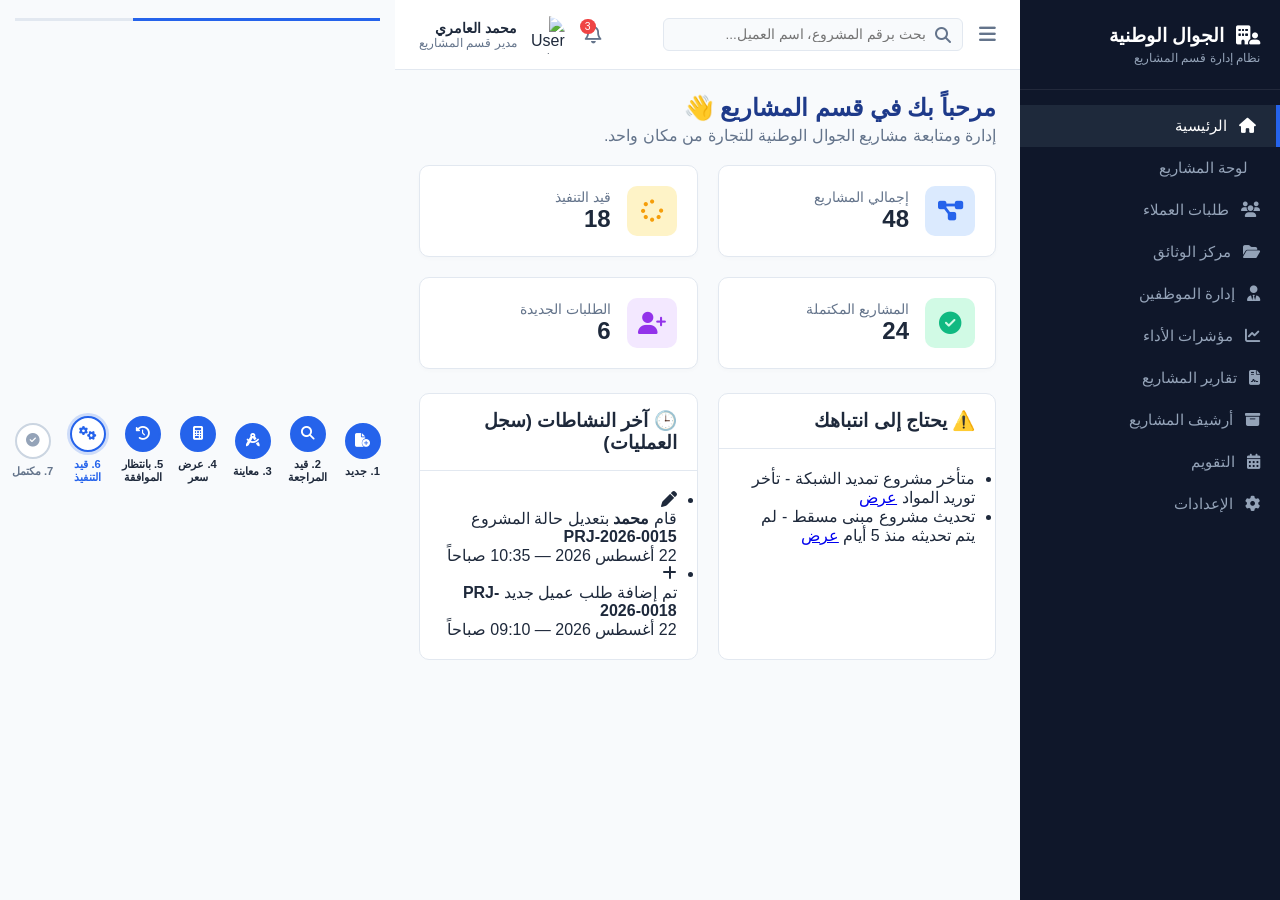
==== commit 4a0ee943: "Add files via upload" ====
--- a/index.html
+++ b/index.html
@@ -3,1343 +3,328 @@
 <head>
     <meta charset="UTF-8">
     <meta name="viewport" content="width=device-width, initial-scale=1.0">
-    <title>حاسبة استيراد السيارات الأمريكية</title>
-    <!-- Tajawal Font & FontAwesome Icons -->
-    <link href="https://fonts.googleapis.com/css2?family=Tajawal:wght@400;500;700;800&display=swap" rel="stylesheet">
+    <title>نظام إدارة قسم المشاريع | الجوال الوطنية للتجارة</title>
+    <link rel="stylesheet" href="style.css">
+    <!-- Font Awesome للأيقونات -->
     <link rel="stylesheet" href="https://cdnjs.cloudflare.com/ajax/libs/font-awesome/6.4.0/css/all.min.css">
-    
-    <style>
-        :root {
-            --primary-blue: #2563eb;
-            --primary-hover: #1d4ed8;
-            --bg-light: #f8fafc;
-            --card-bg: #ffffff;
-            --text-dark: #1e293b;
-            --text-muted: #64748b;
-            --border-color: #e2e8f0;
-            --danger-color: #ef4444;
-        }
-
-        * {
-            box-sizing: border-box;
-            margin: 0;
-            padding: 0;
-            font-family: 'Tajawal', sans-serif;
-        }
-
-        body {
-            background-color: var(--bg-light);
-            color: var(--text-dark);
-            display: flex;
-            min-height: 100vh;
-        }
-
-        /* Login Modal Overlay */
-        .login-overlay {
-            position: fixed;
-            top: 0;
-            left: 0;
-            width: 100%;
-            height: 100%;
-            background: rgba(15, 23, 42, 0.8);
-            display: flex;
-            justify-content: center;
-            align-items: center;
-            z-index: 9999;
-            backdrop-filter: blur(4px);
-        }
-
-        .login-card {
-            background: #ffffff;
-            width: 100%;
-            max-width: 380px;
-            padding: 32px;
-            border-radius: 16px;
-            box-shadow: 0 10px 25px rgba(0,0,0,0.2);
-            text-align: center;
-        }
-
-        .login-card h2 {
-            margin-bottom: 8px;
-            color: var(--text-dark);
-        }
-
-        .login-card p {
-            color: var(--text-muted);
-            font-size: 0.9rem;
-            margin-bottom: 24px;
-        }
-
-        .login-error {
-            background: #fee2e2;
-            color: var(--danger-color);
-            padding: 8px 12px;
-            border-radius: 6px;
-            font-size: 0.85rem;
-            margin-bottom: 16px;
-            display: none;
-        }
-
-        /* Sidebar */
-        .sidebar {
-            width: 260px;
-            background: var(--card-bg);
-            border-left: 1px solid var(--border-color);
-            padding: 24px;
-            display: flex;
-            flex-direction: column;
-            gap: 32px;
-        }
-
-        .logo {
-            font-size: 1.1rem;
-            font-weight: 800;
-            color: var(--primary-blue);
-            display: flex;
-            align-items: center;
-            gap: 10px;
-        }
-
-        .user-profile-badge {
-            background: #f1f5f9;
-            padding: 10px 14px;
-            border-radius: 8px;
-            display: flex;
-            align-items: center;
-            justify-content: space-between;
-            font-weight: 700;
-            font-size: 0.9rem;
-            color: var(--text-dark);
-        }
-
-        .logout-btn {
-            background: transparent;
-            border: none;
-            color: var(--danger-color);
-            cursor: pointer;
-            font-size: 0.9rem;
-        }
-
-        .nav-menu {
-            list-style: none;
-            display: flex;
-            flex-direction: column;
-            gap: 8px;
-        }
-
-        .nav-item {
-            padding: 12px 16px;
-            border-radius: 8px;
-            cursor: pointer;
-            color: var(--text-muted);
-            font-weight: 500;
-            display: flex;
-            align-items: center;
-            gap: 12px;
-            transition: all 0.2s;
-        }
-
-        .nav-item.active, .nav-item:hover {
-            background: #eff6ff;
-            color: var(--primary-blue);
-        }
-
-        /* Main Content */
-        .main-container {
-            flex: 1;
-            padding: 32px;
-            overflow-y: auto;
-        }
-
-        .top-header {
-            display: flex;
-            justify-content: space-between;
-            align-items: center;
-            margin-bottom: 24px;
-        }
-
-        .header-title h1 {
-            font-size: 1.5rem;
-            font-weight: 700;
-        }
-
-        .btn {
-            padding: 10px 18px;
-            border-radius: 8px;
-            border: none;
-            font-weight: 700;
-            cursor: pointer;
-            display: flex;
-            align-items: center;
-            gap: 8px;
-            transition: 0.2s;
-        }
-
-        .btn-outline { background: white; border: 1px solid var(--border-color); color: var(--text-dark); }
-        .btn-outline:hover { background: #f1f5f9; }
-
-        .btn-edit {
-            background: #e2e8f0;
-            color: var(--text-dark);
-            border: none;
-            padding: 6px 10px;
-            border-radius: 6px;
-            cursor: pointer;
-            transition: 0.2s;
-            margin-left: 4px;
-        }
-        .btn-edit:hover {
-            background: #cbd5e1;
-        }
-
-        .btn-delete {
-            background: #fee2e2;
-            color: var(--danger-color);
-            border: none;
-            padding: 6px 10px;
-            border-radius: 6px;
-            cursor: pointer;
-            transition: 0.2s;
-        }
-        .btn-delete:hover {
-            background: #fca5a5;
-            color: #b91c1c;
-        }
-
-        /* Dashboard Layout */
-        .grid-layout {
-            display: grid;
-            grid-template-columns: 2fr 1fr;
-            gap: 24px;
-        }
-
-        .card {
-            background: var(--card-bg);
-            border: 1px solid var(--border-color);
-            border-radius: 12px;
-            padding: 20px;
-            margin-bottom: 20px;
-            box-shadow: 0 1px 3px rgba(0,0,0,0.05);
-        }
-
-        .card-title {
-            font-size: 1.1rem;
-            font-weight: 700;
-            margin-bottom: 16px;
-            display: flex;
-            align-items: center;
-            gap: 8px;
-        }
-
-        .form-group {
-            margin-bottom: 16px;
-        }
-
-        .form-group label {
-            display: block;
-            font-size: 0.875rem;
-            font-weight: 600;
-            color: var(--text-muted);
-            margin-bottom: 6px;
-        }
-
-        .input-control {
-            width: 100%;
-            padding: 12px;
-            border: 1px solid var(--border-color);
-            border-radius: 8px;
-            font-size: 1rem;
-            outline: none;
-            transition: 0.2s;
-        }
-
-        .input-control:focus {
-            border-color: var(--primary-blue);
-            box-shadow: 0 0 0 3px rgba(37, 99, 235, 0.1);
-        }
-
-        .vin-badge {
-            margin-top: 8px;
-            padding: 8px 12px;
-            border-radius: 6px;
-            font-size: 0.85rem;
-            font-weight: 600;
-            display: none;
-        }
-
-        .vin-badge.success { background: #dcfce7; color: #166534; display: flex; align-items: center; gap: 6px; }
-        .vin-badge.info { background: #e0f2fe; color: #075985; display: flex; align-items: center; gap: 6px; }
-
-        .car-details-box {
-            margin-top: 8px;
-            padding: 10px 14px;
-            background: #f1f5f9;
-            border-radius: 8px;
-            font-size: 0.9rem;
-            font-weight: 700;
-            color: #334155;
-            display: none;
-            align-items: center;
-            gap: 8px;
-        }
-
-        /* Custom Searchable Select Styling */
-        .search-box-container {
-            position: relative;
-        }
-
-        .search-results-list {
-            position: absolute;
-            top: 100%;
-            left: 0;
-            right: 0;
-            background: white;
-            border: 1px solid var(--border-color);
-            border-radius: 8px;
-            max-height: 250px;
-            overflow-y: auto;
-            z-index: 100;
-            display: none;
-            box-shadow: 0 4px 6px -1px rgba(0, 0, 0, 0.1);
-        }
-
-        .search-item {
-            padding: 10px 14px;
-            cursor: pointer;
-            font-size: 0.95rem;
-            border-bottom: 1px solid #f1f5f9;
-            display: flex;
-            justify-content: space-between;
-            align-items: center;
-        }
-
-        .search-item:hover {
-            background-color: #eff6ff;
-            color: var(--primary-blue);
-        }
-
-        /* Summary Sidebar Panel */
-        .summary-card {
-            position: sticky;
-            top: 32px;
-        }
-
-        .summary-row {
-            display: flex;
-            justify-content: space-between;
-            margin-bottom: 12px;
-            font-size: 0.95rem;
-        }
-
-        .summary-divider {
-            height: 1px;
-            background: var(--border-color);
-            margin: 16px 0;
-        }
-
-        .total-box {
-            background: #eff6ff;
-            border: 1px solid #bfdbfe;
-            padding: 16px;
-            border-radius: 8px;
-            text-align: center;
-        }
-
-        .total-box .price-omr {
-            font-size: 1.8rem;
-            font-weight: 800;
-            color: var(--primary-blue);
-        }
-
-        .total-box .price-usd {
-            font-size: 0.9rem;
-            color: var(--text-muted);
-        }
-
-        .saved-table {
-            width: 100%;
-            border-collapse: collapse;
-            margin-top: 10px;
-        }
-
-        .saved-table th, .saved-table td {
-            padding: 12px;
-            border-bottom: 1px solid var(--border-color);
-            text-align: right;
-            font-size: 0.9rem;
-        }
-
-        .saved-table th { background: #f8fafc; font-weight: 700; }
-
-        /* Media Queries - Responsive Design for Mobile */
-        @media (max-width: 768px) {
-            body {
-                flex-direction: column;
-            }
-
-            .sidebar {
-                width: 100%;
-                padding: 16px;
-                gap: 16px;
-                border-left: none;
-                border-bottom: 1px solid var(--border-color);
-            }
-
-            .main-container {
-                padding: 16px;
-            }
-
-            .top-header {
-                flex-direction: column;
-                align-items: flex-start;
-                gap: 12px;
-            }
-
-            .grid-layout {
-                grid-template-columns: 1fr;
-                gap: 16px;
-            }
-
-            .summary-card {
-                position: static;
-            }
-
-            .saved-table {
-                display: block;
-                overflow-x: auto;
-                white-space: nowrap;
-            }
-        }
-    </style>
 </head>
 <body>
 
-    <!-- Login Modal Screen -->
-    <div id="loginOverlay" class="login-overlay">
-        <div class="login-card">
-            <div class="logo" style="justify-content: center; margin-bottom: 16px;">
-                <i class="fa-solid fa-car-side"></i>
-                <span>حاسبة الاستيراد الذكية</span>
+    <!-- القائمة الجانبية Sidebar -->
+    <aside class="sidebar" id="sidebar">
+        <div class="sidebar-header">
+            <div class="logo">
+                <i class="fa-solid fa-building-user"></i>
+                <span>الجوال الوطنية</span>
             </div>
-            <h2>تسجيل الدخول</h2>
-            <p>يرجى إدخال اسم المستخدم وكلمة المرور للوصول لحسابك</p>
-            
-            <div id="loginError" class="login-error">اسم المستخدم أو كلمة المرور غير صحيحة</div>
-
-            <div class="form-group" style="text-align: right;">
-                <label>اسم المستخدم:</label>
-                <input type="text" id="usernameInput" class="input-control" placeholder="اسم المستخدم">
+            <p class="sub-logo">نظام إدارة قسم المشاريع</p>
+        </div>
+
+        <nav class="sidebar-menu">
+            <ul>
+                <li class="active" data-page="home"><a href="#"><i class="fa-solid fa-house"></i> <span>الرئيسية</span></a></li>
+                <li data-page="projects"><a href="#"><i class="fa-solid fa-chart-kanban"></i> <span>لوحة المشاريع</span></a></li>
+                <li data-page="requests"><a href="#"><i class="fa-solid fa-users"></i> <span>طلبات العملاء</span></a></li>
+                <li data-page="documents"><a href="#"><i class="fa-solid fa-folder-open"></i> <span>مركز الوثائق</span></a></li>
+                <li data-page="employees"><a href="#"><i class="fa-solid fa-user-tie"></i> <span>إدارة الموظفين</span></a></li>
+                <li data-page="kpi"><a href="#"><i class="fa-solid fa-chart-line"></i> <span>مؤشرات الأداء</span></a></li>
+                <li data-page="reports"><a href="#"><i class="fa-solid fa-file-contract"></i> <span>تقارير المشاريع</span></a></li>
+                <li data-page="archive"><a href="#"><i class="fa-solid fa-box-archive"></i> <span>أرشيف المشاريع</span></a></li>
+                <li data-page="calendar"><a href="#"><i class="fa-solid fa-calendar-days"></i> <span>التقويم</span></a></li>
+                <li data-page="settings"><a href="#"><i class="fa-solid fa-gear"></i> <span>الإعدادات</span></a></li>
+            </ul>
+        </nav>
+    </aside>
+
+    <!-- المحتوى الرئيسي Main Content -->
+    <div class="main-wrapper">
+        
+        <!-- الشريط العلوي Topbar -->
+        <header class="topbar">
+            <div class="topbar-left">
+                <button class="toggle-sidebar-btn" id="toggleSidebar"><i class="fa-solid fa-bars"></i></button>
+                <div class="search-global">
+                    <i class="fa-solid fa-magnifying-glass"></i>
+                    <input type="text" placeholder="بحث برقم المشروع، اسم العميل...">
+                </div>
             </div>
-            <div class="form-group" style="text-align: right;">
-                <label>كلمة المرور:</label>
-                <input type="password" id="passwordInput" class="input-control" placeholder="كلمة المرور">
+
+            <div class="topbar-right">
+                <!-- التنبيهات -->
+                <div class="notifications-wrapper">
+                    <button class="icon-btn" id="notifBtn">
+                        <i class="fa-regular fa-bell"></i>
+                        <span class="badge">3</span>
+                    </button>
+                    <div class="notifications-dropdown" id="notifDropdown">
+                        <div class="dropdown-header">التنبيهات الإدارية</div>
+                        <ul>
+                            <li><i class="fa-solid fa-circle-info text-blue"></i> طلب عميل جديد من شركة الأمل (PRJ-2026-0001)</li>
+                            <li><i class="fa-solid fa-triangle-exclamation text-amber"></i> مشروع يحتاج متابعة: برج الساحل</li>
+                            <li><i class="fa-solid fa-clock text-blue"></i> موعد تسليم معاينة غداً الساعة 10 AM</li>
+                        </ul>
+                    </div>
+                </div>
+
+                <!-- حساب المستخدم -->
+                <div class="user-profile">
+                    <img src="https://ui-avatars.com/api/?name=محمد+العامري&background=1e3a8a&color=fff" alt="User Avatar">
+                    <div class="user-info">
+                        <span class="user-name">محمد العامري</span>
+                        <span class="user-role">مدير قسم المشاريع</span>
+                    </div>
+                </div>
             </div>
-            <button class="btn" style="width: 100%; background: var(--primary-blue); color: white; justify-content: center; margin-top: 8px;" onclick="handleLogin()">
-                <i class="fa-solid fa-right-to-bracket"></i> دخول
-            </button>
-        </div>
-    </div>
-
-    <!-- Sidebar Menu -->
-    <div class="sidebar">
-        <div class="logo">
-            <i class="fa-solid fa-car-side"></i>
-            <span>حاسبة الاستيراد الذكية</span>
-        </div>
-
-        <div class="user-profile-badge">
-            <span><i class="fa-solid fa-user-circle"></i> <span id="currentUserDisplay">زائر</span></span>
-            <button class="logout-btn" onclick="handleLogout()" title="تسجيل الخروج"><i class="fa-solid fa-right-from-bracket"></i></button>
-        </div>
-
-        <ul class="nav-menu">
-            <li class="nav-item active"><i class="fa-solid fa-calculator"></i> حاسبة جديدة</li>
-            <li class="nav-item" onclick="document.getElementById('savedSection').scrollIntoView({behavior: 'smooth'})"><i class="fa-solid fa-bookmark"></i> الحسابات المحفوظة</li>
-        </ul>
-    </div>
-
-    <!-- Main Container -->
-    <div class="main-container">
-        
-        <div class="top-header">
-            <div class="header-title">
-                <h1>حاسبة استيراد السيارات الأمريكية</h1>
+        </header>
+
+        <!-- منطقة المحتوى المتغير Viewport -->
+        <main class="content-area">
+
+            <!-- 1. صفحة الرئيسية Home Page -->
+            <section id="home-page" class="page-content active">
+                <div class="welcome-header">
+                    <h2>مرحباً بك في قسم المشاريع 👋</h2>
+                    <p>إدارة ومتابعة مشاريع الجوال الوطنية للتجارة من مكان واحد.</p>
+                </div>
+
+                <!-- البطاقات الإحصائية -->
+                <div class="stats-grid">
+                    <div class="stat-card">
+                        <div class="stat-icon bg-blue-light"><i class="fa-solid fa-diagram-project text-blue"></i></div>
+                        <div class="stat-details">
+                            <h3>إجمالي المشاريع</h3>
+                            <span class="stat-number">48</span>
+                        </div>
+                    </div>
+                    <div class="stat-card">
+                        <div class="stat-icon bg-amber-light"><i class="fa-solid fa-spinner text-amber"></i></div>
+                        <div class="stat-details">
+                            <h3>قيد التنفيذ</h3>
+                            <span class="stat-number">18</span>
+                        </div>
+                    </div>
+                    <div class="stat-card">
+                        <div class="stat-icon bg-green-light"><i class="fa-solid fa-circle-check text-green"></i></div>
+                        <div class="stat-details">
+                            <h3>المشاريع المكتملة</h3>
+                            <span class="stat-number">24</span>
+                        </div>
+                    </div>
+                    <div class="stat-card">
+                        <div class="stat-icon bg-purple-light"><i class="fa-solid fa-user-plus text-purple"></i></div>
+                        <div class="stat-details">
+                            <h3>الطلبات الجديدة</h3>
+                            <span class="stat-number">6</span>
+                        </div>
+                    </div>
+                </div>
+
+                <!-- القسم الأوسط (تنبيهات وأنشطة) -->
+                <div class="dashboard-grid">
+                    <div class="card shadow-sm">
+                        <div class="card-header">
+                            <h3>⚠️ يحتاج إلى انتباهك</h3>
+                        </div>
+                        <div class="card-body">
+                            <ul class="attention-list">
+                                <li>
+                                    <span class="tag tag-danger">متأخر</span>
+                                    <span>مشروع تمديد الشبكة - تأخر توريد المواد</span>
+                                    <a href="#" class="link-btn">عرض</a>
+                                </li>
+                                <li>
+                                    <span class="tag tag-warning">تحديث</span>
+                                    <span>مشروع مبنى مسقط - لم يتم تحديثه منذ 5 أيام</span>
+                                    <a href="#" class="link-btn">عرض</a>
+                                </li>
+                            </ul>
+                        </div>
+                    </div>
+
+                    <div class="card shadow-sm">
+                        <div class="card-header">
+                            <h3>🕒 آخر النشاطات (سجل العمليات)</h3>
+                        </div>
+                        <div class="card-body">
+                            <ul class="timeline">
+                                <li>
+                                    <i class="fa-solid fa-pen timeline-icon"></i>
+                                    <div>قام <strong>محمد</strong> بتعديل حالة المشروع <strong>PRJ-2026-0015</strong></div>
+                                    <span class="timeline-time">22 أغسطس 2026 — 10:35 صباحاً</span>
+                                </li>
+                                <li>
+                                    <i class="fa-solid fa-plus timeline-icon"></i>
+                                    <div>تم إضافة طلب عميل جديد <strong>PRJ-2026-0018</strong></div>
+                                    <span class="timeline-time">22 أغسطس 2026 — 09:10 صباحاً</span>
+                                </li>
+                            </ul>
+                        </div>
+                    </div>
+                </div>
+            </section>
+
+            <!-- 2. صفحة طلبات العملاء Customer Requests -->
+            <section id="requests-page" class="page-content">
+                <div class="page-header">
+                    <h2>👥 طلبات العملاء</h2>
+                    <button class="btn btn-primary" id="openModalBtn"><i class="fa-solid fa-plus"></i> طلب عميل جديد</button>
+                </div>
+
+                <div class="card shadow-sm">
+                    <div class="card-body">
+                        <p class="text-muted">استعراض وتسجيل الطلبات الواردة لقسم المشاريع من العملاء.</p>
+                        <!-- جدول الطلبات -->
+                        <div class="table-responsive">
+                            <table class="data-table">
+                                <thead>
+                                    <tr>
+                                        <th>رقم الطلب</th>
+                                        <th>اسم العميل</th>
+                                        <th>نوع المشروع</th>
+                                        <th>تاريخ الطلب</th>
+                                        <th>الموظف المسؤول</th>
+                                        <th>الحالة</th>
+                                        <th>إجراء</th>
+                                    </tr>
+                                </thead>
+                                <tbody>
+                                    <tr>
+                                        <td><strong>PRJ-2026-0001</strong></td>
+                                        <td>شركة الأمل للتجارة</td>
+                                        <td>تركيب أنظمة مراقبة</td>
+                                        <td>22/08/2026</td>
+                                        <td>أحمد البلوشي</td>
+                                        <td><span class="status-badge status-new">جديد</span></td>
+                                        <td><button class="btn btn-sm btn-outline">تفاصيل</button></td>
+                                    </tr>
+                                    <tr>
+                                        <td><strong>PRJ-2026-0002</strong></td>
+                                        <td>مؤسسة الخليج</td>
+                                        <td>تأسيس شبكات داتا</td>
+                                        <td>20/08/2026</td>
+                                        <td>سالم المعمري</td>
+                                        <td><span class="status-badge status-review">قيد المراجعة</span></td>
+                                        <td><button class="btn btn-sm btn-outline">تفاصيل</button></td>
+                                    </tr>
+                                </tbody>
+                            </table>
+                        </div>
+                    </div>
+                </div>
+            </section>
+
+            <!-- مودال إضافة طلب عميل جديد Modal -->
+            <div class="modal-backdrop" id="requestModal">
+                <div class="modal-box">
+                    <div class="modal-header">
+                        <h3>تسجيل طلب عميل جديد (رقم آلي: PRJ-2026-0003)</h3>
+                        <button class="close-modal" id="closeModalBtn">&times;</button>
+                    </div>
+                    <div class="modal-body">
+                        <form id="newRequestForm">
+                            <div class="form-section-title">بيانات العميل</div>
+                            <div class="form-grid">
+                                <div class="form-group">
+                                    <label>اسم العميل *</label>
+                                    <input type="text" required placeholder="اسم الشركة أو الفرد">
+                                </div>
+                                <div class="form-group">
+                                    <label>رقم الهاتف *</label>
+                                    <input type="tel" required placeholder="968xxxx++++">
+                                </div>
+                                <div class="form-group">
+                                    <label>البريد الإلكتروني</label>
+                                    <input type="email" placeholder="example@domain.com">
+                                </div>
+                            </div>
+
+                            <div class="form-section-title">بيانات المشروع</div>
+                            <div class="form-grid">
+                                <div class="form-group">
+                                    <label>نوع المشروع *</label>
+                                    <select required>
+                                        <option value="">اختر النوع...</option>
+                                        <option value="1">شبكات واتصالات</option>
+                                        <option value="2">أنظمة أمنية ومراقبة</option>
+                                        <option value="3">حلول برمجية ومعدات</option>
+                                    </select>
+                                </div>
+                                <div class="form-group">
+                                    <label>المدينة / الولاية</label>
+                                    <input type="text" placeholder="مسقط، صحار...">
+                                </div>
+                                <div class="form-group">
+                                    <label>الميزانية المتوقعة (ر.ع)</label>
+                                    <input type="number" placeholder="0.000">
+                                </div>
+                            </div>
+
+                            <div class="form-group full-width">
+                                <label>وصف المشروع</label>
+                                <textarea rows="3" placeholder="تفاصيل متطلبات العميل..."></textarea>
+                            </div>
+
+                            <div class="form-section-title">إسناد وتعيين</div>
+                            <div class="form-grid">
+                                <div class="form-group">
+                                    <label>الموظف المسؤول</label>
+                                    <select>
+                                        <option value="1">أحمد البلوشي</option>
+                                        <option value="2">سالم المعمري</option>
+                                        <option value="3">خالد الزدجالي</option>
+                                    </select>
+                                </div>
+                            </div>
+                        </form>
+                    </div>
+                    <div class="modal-footer">
+                        <button class="btn btn-secondary" id="cancelModalBtn">إلغاء</button>
+                        <button class="btn btn-primary" type="submit" form="newRequestForm">حفظ وشروع الطلب</button>
+                    </div>
+                </div>
             </div>
-            <div class="header-actions">
-                <button class="btn btn-outline" onclick="saveCurrentQuote()"><i class="fa-solid fa-floppy-disk"></i> حفظ الحسبة</button>
-            </div>
-        </div>
-
-        <div class="grid-layout">
-            
-            <div class="inputs-column">
-                
-                <!-- Vehicle & Auction Detection Card -->
-                <div class="card">
-                    <div class="card-title"><i class="fa-solid fa-barcode"></i> بيانات الشاصي والمزاد</div>
-                    <div class="form-group">
-                        <label>رابط المزاد أو رقم الشاصي (VIN):</label>
-                        <input type="text" id="vinInput" class="input-control" placeholder="أدخل رقم الشاصي أو الرابط للتحدد التلقائي..." oninput="processVIN()">
-                        <div id="vinStatus" class="vin-badge"></div>
-                        <div id="carDetails" class="car-details-box"></div>
-                    </div>
-
-                    <div style="display: grid; grid-template-columns: repeat(auto-fit, minmax(140px, 1fr)); gap: 16px;">
-                        <div class="form-group">
-                            <label>المزاد المحدد:</label>
-                            <select id="auctionSelect" class="input-control" onchange="calculateTotal()">
-                                <option value="copart">Copart (كوبارت)</option>
-                                <option value="iaai">IAAI (إياي)</option>
-                            </select>
-                        </div>
-                        <div class="form-group">
-                            <label>مبلغ المزايدة ($):</label>
-                            <input type="number" id="bidAmount" class="input-control" placeholder="أدخل المبلغ بالدولار..." oninput="calculateTotal()">
-                        </div>
-                    </div>
-                </div>
-
-                <!-- Live Search State Selection -->
-                <div class="card">
-                    <div class="card-title"><i class="fa-solid fa-ship"></i> شحن المزاد (البرّي والبحري)</div>
-                    <div class="form-group search-box-container">
-                        <label>ابحث عن الولاية أو المدينة:</label>
-                        <input type="text" id="stateSearchInput" class="input-control" placeholder="ابحث بكتابة أول الأحرف (مثال: TX, CA...)" onkeyup="filterStates()" onfocus="showStatesList()">
-                        <div id="searchResults" class="search-results-list"></div>
-                    </div>
-                </div>
-
-            </div>
-
-            <!-- Right Cost Breakdown Column -->
-            <div class="summary-column">
-                <div class="card summary-card">
-                    <div class="card-title"><i class="fa-solid fa-file-invoice-dollar"></i> ملخص التكلفة</div>
-                    
-                    <div class="summary-row">
-                        <span>سعر السيارة:</span>
-                        <span id="outBidUSD">$0</span>
-                    </div>
-                    <div class="summary-row">
-                        <span>رسوم المزاد الأساسية:</span>
-                        <span id="outAuctionFeeUSD">$0</span>
-                    </div>
-                    <div class="summary-row">
-                        <span>رسوم البيئة الثابتة:</span>
-                        <span>$15</span>
-                    </div>
-
-                    <div class="summary-divider"></div>
-
-                    <div class="summary-row">
-                        <span>شحن المزاد (البرّي والبحري):</span>
-                        <span id="outShippingOMR">0 ر.ع</span>
-                    </div>
-                    <div class="summary-row">
-                        <span>رسوم مخاطر الحرب الثابتة:</span>
-                        <span>309 ر.ع</span>
-                    </div>
-                    <div class="summary-row">
-                        <span>الجمارك المقررة:</span>
-                        <span id="outCustomsOMR">0 ر.ع</span>
-                    </div>
-                    <div class="summary-row">
-                        <span>ضريبة القيمة المضافة (VAT 5%):</span>
-                        <span id="outVatOMR">0 ر.ع</span>
-                    </div>
-
-                    <div class="summary-divider"></div>
-
-                    <div class="total-box">
-                        <div style="font-size: 0.85rem; color: var(--text-muted);">التكلفة الإجمالية التقديرية</div>
-                        <div class="price-omr" id="finalTotalOMR">0 ر.ع</div>
-                        <div class="price-usd" id="finalTotalUSD">($0)</div>
-                    </div>
-                </div>
-            </div>
-
-        </div>
-
-        <!-- Saved Calculations Area -->
-        <div class="card" id="savedSection" style="margin-top: 32px;">
-            <div class="card-title"><i class="fa-solid fa-bookmark"></i> الحسابات المحفوظة مؤخراً</div>
-            <table class="saved-table">
-                <thead>
-                    <tr>
-                        <th>رقم الشاصي / الوصف</th>
-                        <th>المزاد</th>
-                        <th>قيمة الشراء</th>
-                        <th>الإجمالي (ر.ع)</th>
-                        <th style="text-align: center;">إجراءات</th>
-                    </tr>
-                </thead>
-                <tbody id="savedTableBody">
-                    <tr><td colspan="5" style="text-align: center; color: var(--text-muted);">لا توجد حسابات محفوظة حالياً</td></tr>
-                </tbody>
-            </table>
-        </div>
-
-    </div>
-
-    <!-- Calculation Engine & Session JS Logic -->
-    <script>
-        // Users Authentication DB
-        const validUsers = {
-            "salim": "123",
-            "mohammed": "123"
-        };
-
-        let currentUser = null;
-        const USD_TO_OMR = 0.385;
-        let savedQuotes = [];
-        let currentShippingCostOMR = 0;
-        let currentCarDescription = '';
-
-        // Auto Login Checking on Startup
-        window.addEventListener('DOMContentLoaded', () => {
-            const loggedUser = localStorage.getItem('smart_calc_session_user');
-            if (loggedUser && (loggedUser.toLowerCase() === 'salim' || loggedUser.toLowerCase() === 'mohammed')) {
-                currentUser = loggedUser;
-                document.getElementById('loginOverlay').style.display = 'none';
-                document.getElementById('currentUserDisplay').innerText = currentUser;
-                loadSavedQuotesForUser();
-            } else {
-                document.getElementById('loginOverlay').style.display = 'flex';
-            }
-        });
-
-        function handleLogin() {
-            const userInput = document.getElementById('usernameInput').value.trim();
-            const passInput = document.getElementById('passwordInput').value.trim();
-            const userLower = userInput.toLowerCase();
-
-            if (validUsers[userLower] && validUsers[userLower] === passInput) {
-                currentUser = userInput;
-                localStorage.setItem('smart_calc_session_user', currentUser);
-                document.getElementById('loginOverlay').style.display = 'none';
-                document.getElementById('loginError').style.display = 'none';
-                document.getElementById('currentUserDisplay').innerText = currentUser;
-                loadSavedQuotesForUser();
-            } else {
-                document.getElementById('loginError').style.display = 'block';
-            }
-        }
-
-        function handleLogout() {
-            localStorage.removeItem('smart_calc_session_user');
-            currentUser = null;
-            document.getElementById('usernameInput').value = '';
-            document.getElementById('passwordInput').value = '';
-            document.getElementById('loginOverlay').style.display = 'flex';
-        }
-
-        function loadSavedQuotesForUser() {
-            if (!currentUser) return;
-            const data = localStorage.getItem(`saved_quotes_${currentUser.toLowerCase()}`);
-            savedQuotes = data ? JSON.parse(data) : [];
-            renderSavedQuotes();
-        }
-
-        function saveQuotesToStorage() {
-            if (!currentUser) return;
-            localStorage.setItem(`saved_quotes_${currentUser.toLowerCase()}`, JSON.stringify(savedQuotes));
-        }
-
-        const statesList = [
-            { name: "ABILENE - TX", cost: 711 },
-            { name: "ACE - PERRIS 2 - CA", cost: 779 },
-            { name: "ACE CARSON - CA", cost: 759 },
-            { name: "ACE-PERRIS - CA", cost: 779 },
-            { name: "ACRON CANTON - OH", cost: 712 },
-            { name: "ADELANTO - CA", cost: 788 },
-            { name: "ADESA BIRMINGHAM - AL", cost: 635 },
-            { name: "AKRON - OH", cost: 712 },
-            { name: "ALBANY - NY", cost: 625 },
-            { name: "ALBANY - NY (Amsterdam Sublot)", cost: 625 },
-            { name: "ALBUQUERQUE - NM (CA: 972 / TX: 817)", cost: 817 },
-            { name: "ALTOONA - PA", cost: 693 },
-            { name: "AMARILLO - TX", cost: 711 },
-            { name: "ANAHEIM - CA", cost: 763 },
-            { name: "ANAHEIM CONSOLIDATED - CA", cost: 763 },
-            { name: "ANDREWS-TX", cost: 721 },
-            { name: "ANTELOPE - CA", cost: 837 },
-            { name: "APPLETON - WI", cost: 779 },
-            { name: "ASHEVILLE - NC", cost: 625 },
-            { name: "ASHLAND - KY", cost: 770 },
-            { name: "ATLANTA - GA", cost: 615 },
-            { name: "ATLANTA EAST - GA", cost: 615 },
-            { name: "ATLANTA NORTH - GA", cost: 615 },
-            { name: "ATLANTA NORTH - GA (Jefferson GA Sublot)", cost: 635 },
-            { name: "ATLANTA SOUTH - GA", cost: 615 },
-            { name: "ATLANTA WEST - GA", cost: 615 },
-            { name: "AUGUSTA - GA", cost: 615 },
-            { name: "AUSTIN - TX", cost: 654 },
-            { name: "AUSTIN - TX / WACO - TX (Taylor Sublot)", cost: 654 },
-            { name: "AUSTIN NORTH - TX", cost: 654 },
-            { name: "AVENEL - NJ", cost: 587 },
-            { name: "BAKERSFIELD - CA", cost: 798 },
-            { name: "BALTIMORE - MD", cost: 645 },
-            { name: "BALTIMORE - MD (White Marsh)", cost: 645 },
-            { name: "BALTIMORE EAST - MD", cost: 645 },
-            { name: "BALTIMORE EAST - MD (Laurel Sublot)", cost: 645 },
-            { name: "BATON ROUGE - LA", cost: 654 },
-            { name: "BILLINGS - MT", cost: 1030 },
-            { name: "BIRMINGHAM - AL", cost: 644 },
-            { name: "BIRMINGHAM - AL (Birmingham North)", cost: 644 },
-            { name: "BIRMINGHAM - BLENDED SALES - AL", cost: 615 },
-            { name: "BISMARCK - ND", cost: 1031 },
-            { name: "BOSTON-SHIRLEY - MA", cost: 664 },
-            { name: "BOWLING GREEN - KY", cost: 712 },
-            { name: "BRIDGEPORT - PA", cost: 625 },
-            { name: "BUCKHANNON - WV", cost: 722 },
-            { name: "BUFFALO - NY", cost: 712 },
-            { name: "BUFFALO - NY (Alden Sublot)", cost: 722 },
-            { name: "BURLINGTON - VT", cost: 722 },
-            { name: "CANDIA - NH", cost: 673 },
-            { name: "CARTERSVILLE - GA", cost: 615 },
-            { name: "CENTRAL NEW JERSEY - NJ", cost: 596 },
-            { name: "CHAMBERSBURG - PA", cost: 673 },
-            { name: "CHARLESTON - SC", cost: 586 },
-            { name: "CHARLESTON - WV", cost: 722 },
-            { name: "CHARLOTTE - NC", cost: 615 },
-            { name: "CHATTANOOGA - TN", cost: 663 },
-            { name: "CHICAGO NORTH - IL", cost: 751 },
-            { name: "CHICAGO SOUTH - IL", cost: 751 },
-            { name: "CHICAGO SOUTH - IL (Heights Sublot)", cost: 770 },
-            { name: "CHICAGO SOUTH - IL (Yard 81 Woodmar Sublot)", cost: 770 },
-            { name: "CHICAGO WEST - IL", cost: 731 },
-            { name: "CHINA GROVE - NC", cost: 606 },
-            { name: "CICERO-IN", cost: 751 },
-            { name: "CINCINNATI - OH", cost: 702 },
-            { name: "CINCINNATI SOUTH - OH", cost: 702 },
-            { name: "CLEARWATER - FL", cost: 615 },
-            { name: "CLEVELAND - OH", cost: 693 },
-            { name: "CLEVELAND - OH (Vermillion North Lot)", cost: 693 },
-            { name: "CLEVELAND EAST - OH", cost: 693 },
-            { name: "CLEVELAND WEST - OH", cost: 693 },
-            { name: "CLEWISTON SUBLOT - FL", cost: 635 },
-            { name: "COLORADO SPRINGS - CO (CA: 962 / TX: 817)", cost: 817 },
-            { name: "COLTON - CA", cost: 775 },
-            { name: "COLUMBIA - MO", cost: 731 },
-            { name: "COLUMBIA - SC", cost: 577 },
-            { name: "COLUMBIA - SC (SHA LIU)", cost: 586 },
-            { name: "COLUMBIA - SC (South Gaston Sublot)", cost: 586 },
-            { name: "COLUMBUS - OH", cost: 702 },
-            { name: "COLUMBUS - OH (420 Stimmel Rd Offsite)", cost: 712 },
-            { name: "CONCORD - NC", cost: 606 },
-            { name: "CORPUS CHRISTI - TX", cost: 644 },
-            { name: "CRASHEDTOYS ATLANTA - GA", cost: 596 },
-            { name: "CRASHEDTOYS DALLAS- TX", cost: 644 },
-            { name: "CRASHEDTOYS EAST BETHEL - MN", cost: 760 },
-            { name: "CRASHEDTOYS ELDRIDGE - IA", cost: 818 },
-            { name: "CRASHEDTOYS SACRAMENTO - CA", cost: 837 },
-            { name: "CULPEPER - VA", cost: 673 },
-            { name: "DALLAS - TX", cost: 654 },
-            { name: "DALLAS / FT. WORTH - TX", cost: 654 },
-            { name: "DALLAS SOUTH - TX", cost: 654 },
-            { name: "DANVILLE - VA", cost: 654 },
-            { name: "DAVENPORT - IA", cost: 770 },
-            { name: "DAYTON - OH", cost: 712 },
-            { name: "DENVER - CO (CA: 962 / TX: 808)", cost: 808 },
-            { name: "DENVER CENTRAL - CO (CA: 962 / TX: 808)", cost: 808 },
-            { name: "DENVER EAST - CO (CA: 962 / TX: 808)", cost: 808 },
-            { name: "DENVER SOUTH - CO (CA: 962 / TX: 808)", cost: 808 },
-            { name: "DES MOINES - IA", cost: 770 },
-            { name: "DES MOINES - IA (Metro Salvage Pool)", cost: 770 },
-            { name: "DETROIT - MI", cost: 731 },
-            { name: "DOTHAN - AL", cost: 635 },
-            { name: "DUNDALK - MD", cost: 645 },
-            { name: "DYER - IN", cost: 731 },
-            { name: "EARLINGTON - KY", cost: 702 },
-            { name: "EAST BAY - CA", cost: 837 },
-            { name: "EL PASO - TX", cost: 721 },
-            { name: "ELKTON - MD", cost: 635 },
-            { name: "ENGLISHTOWN - NJ", cost: 596 },
-            { name: "ERIE - PA", cost: 731 },
-            { name: "EXETER - RI", cost: 654 },
-            { name: "FAIRBURN - GA", cost: 615 },
-            { name: "FARGO - ND", cost: 953 },
-            { name: "FAYETTEVILLE - AR", cost: 730 },
-            { name: "FLINT - MI", cost: 741 },
-            { name: "FONTANA - CA", cost: 775 },
-            { name: "FONTANA - CA (Riverside Offsite)", cost: 775 },
-            { name: "FORT MYERS - FL", cost: 644 },
-            { name: "FORT MYERS - FL (Sublot)", cost: 644 },
-            { name: "FORT WAYNE - IN", cost: 760 },
-            { name: "FORT WORTH NORTH - TX", cost: 654 },
-            { name: "FREDERICKSBURG - VA", cost: 654 },
-            { name: "FREDERICKSBURG-SOUTH - VA", cost: 654 },
-            { name: "FREETOWN - MA", cost: 664 },
-            { name: "FREMONT - CA", cost: 837 },
-            { name: "FRESNO - CA", cost: 808 },
-            { name: "FT.PIERCE - FL", cost: 635 },
-            { name: "FT.WORTH - TX", cost: 654 },
-            { name: "GASTONIA - NC", cost: 625 },
-            { name: "GLASSBORO EAST - NJ", cost: 606 },
-            { name: "GLASSBORO WEST-NJ", cost: 606 },
-            { name: "GRAND RAPIDS - MI", cost: 780 },
-            { name: "GREENSBORO - NC", cost: 625 },
-            { name: "GREENVILLE - SC", cost: 625 },
-            { name: "GREER - SC", cost: 606 },
-            { name: "GRENADA - MS", cost: 673 },
-            { name: "GULF COAST - MS", cost: 625 },
-            { name: "HAMMOND - IN", cost: 760 },
-            { name: "HAMPTON - VA", cost: 664 },
-            { name: "HARRISBURG - PA", cost: 635 },
-            { name: "HARTFORD - CT", cost: 635 },
-            { name: "HARTFORD - CT (North Sublot)", cost: 635 },
-            { name: "HARTFORD - CT (South Sublot)", cost: 635 },
-            { name: "HARTFORD SOUTH - CT", cost: 635 },
-            { name: "HARTFORD SPRINGFIELD-CT", cost: 616 },
-            { name: "HAYWARD - CA", cost: 837 },
-            { name: "HIGH DESERT - CA", cost: 788 },
-            { name: "HIGH POINT - NC", cost: 625 },
-            { name: "HOUSTON - TX", cost: 624 },
-            { name: "HOUSTON EAST-TX", cost: 624 },
-            { name: "HOUSTON NORTH - TX", cost: 624 },
-            { name: "HOUSTON SOUTH - TX", cost: 624 },
-            { name: "HUNTSVILLE - AL", cost: 644 },
-            { name: "INDIANAPOLIS - IN", cost: 731 },
-            { name: "INDIANAPOLIS SOUTH - IN", cost: 731 },
-            { name: "IONIA - MI", cost: 780 },
-            { name: "JACKSON - MS", cost: 644 },
-            { name: "JACKSONVILLE - FL", cost: 577 },
-            { name: "JACKSONVILLE EAST - FL", cost: 577 },
-            { name: "JACKSONVILLE NORTH -FL", cost: 577 },
-            { name: "JACKSONVILLE WEST - FL", cost: 577 },
-            { name: "KANSAS CITY - KS", cost: 741 },
-            { name: "KANSAS CITY EAST", cost: 741 },
-            { name: "KINCHELOE - MI", cost: 905 },
-            { name: "KNOXVILLE - TN", cost: 644 },
-            { name: "LAFAYETTE - LA", cost: 644 },
-            { name: "LANSING - MI", cost: 780 },
-            { name: "LAS VEGAS - NV", cost: 827 },
-            { name: "LAS VEGAS WEST - NV", cost: 827 },
-            { name: "LAUREL - MD", cost: 645 },
-            { name: "LEXINGTON - SC", cost: 586 },
-            { name: "LEXINGTON EAST - KY", cost: 702 },
-            { name: "LEXINGTON WEST - KY", cost: 702 },
-            { name: "LINCOLN - IL", cost: 770 },
-            { name: "LINCOLN - NE", cost: 770 },
-            { name: "LITTLE ROCK - AR", cost: 683 },
-            { name: "LONG BEACH - CA", cost: 755 },
-            { name: "LONG ISLAND - NY", cost: 625 },
-            { name: "LONG ISLAND - NY (East Yard Sublot)", cost: 625 },
-            { name: "LONG ISLAND - NY (Rice Court Sublot)", cost: 625 },
-            { name: "LONG ISLAND - NY (Staten Island Sublot)", cost: 625 },
-            { name: "LONG ISLAND - NY (West Yard Sublot)", cost: 625 },
-            { name: "LONGVIEW - TX", cost: 654 },
-            { name: "LOS ANGELES - CA", cost: 755 },
-            { name: "LOS ANGELES SOUTH - CA", cost: 755 },
-            { name: "LOUISVILLE - KY", cost: 702 },
-            { name: "LOUISVILLE NORTH - KY", cost: 702 },
-            { name: "LUBBOCK - TX", cost: 730 },
-            { name: "LUFKIN - TX", cost: 644 },
-            { name: "LUMBERTON - NC", cost: 615 },
-            { name: "LYMAN - ME", cost: 702 },
-            { name: "MACON - GA", cost: 596 },
-            { name: "MADISON - WI", cost: 760 },
-            { name: "MADISON SOUTH - WI", cost: 760 },
-            { name: "MANCHESTER - NH", cost: 673 },
-            { name: "MARTINEZ - CA", cost: 837 },
-            { name: "MCALLEN - TX", cost: 654 },
-            { name: "MEBANE - NC", cost: 615 },
-            { name: "MEMPHIS - TN", cost: 692 },
-            { name: "MENTONE - CA", cost: 788 },
-            { name: "METRO - DC", cost: 645 },
-            { name: "MIAMI - FL", cost: 635 },
-            { name: "MIAMI CENTRAL - FL", cost: 635 },
-            { name: "MIAMI NORTH - FL", cost: 635 },
-            { name: "MIAMI NORTH - FL (SUBLOT 2)", cost: 635 },
-            { name: "MIAMI SOUTH - FL", cost: 635 },
-            { name: "MILWAUKEE - WI", cost: 780 },
-            { name: "MILWAUKEE NORTH-WI", cost: 780 },
-            { name: "MILWAUKEE SOUTH - WI", cost: 780 },
-            { name: "MILWAUKEE SOUTH - WI (Cudahy Yard Sublot)", cost: 780 },
-            { name: "MINNEAPOLIS - MN (GA: 866 / NY: 789)", cost: 789 },
-            { name: "MINNEAPOLIS - MN (Elk River Sublot)", cost: 789 },
-            { name: "MINNEAPOLIS - MN (Fridley Sublot)", cost: 789 },
-            { name: "MINNEAPOLIS / ST. PAUL - MN (Jackson Offsite)", cost: 789 },
-            { name: "MINNEAPOLIS / ST. PAUL - MN (Rice Offsite)", cost: 789 },
-            { name: "MINNEAPOLIS / ST. PAUL - MN (Roseville Offsite)", cost: 789 },
-            { name: "MINNEAPOLIS NORTH - MN", cost: 789 },
-            { name: "MINNEAPOLIS/SOUTH - MN", cost: 789 },
-            { name: "MINNEAPOLIS/ST.PAUL - MN", cost: 789 },
-            { name: "MOBILE - AL", cost: 625 },
-            { name: "MOBILE SOUTH - AL", cost: 625 },
-            { name: "MOCKSVILLE - NC", cost: 615 },
-            { name: "MONTGOMERY - AL", cost: 644 },
-            { name: "MONTICELLO SUBLOT - NY", cost: 635 },
-            { name: "MULBERRY SUBLOT - FL", cost: 615 },
-            { name: "NAPA - CA", cost: 875 },
-            { name: "NASHVILLE - BLENDED SALES - TN", cost: 663 },
-            { name: "NASHVILLE - TN", cost: 663 },
-            { name: "NEW CASTLE - DE", cost: 635 },
-            { name: "NEW ORLEANS - LA", cost: 654 },
-            { name: "NEW ORLEANS AND LOUISIANA FLOOD", cost: 654 },
-            { name: "NEW ORLEANS EAST - LA", cost: 654 },
-            { name: "NEWBURGH - NY", cost: 625 },
-            { name: "NEWBURGH - NY (Newburgh Sublot)", cost: 625 },
-            { name: "NEWBURGH - NY (Staten Island Sublot)", cost: 616 },
-            { name: "NORTH BOSTON - MA", cost: 654 },
-            { name: "NORTH BOSTON - MA (Hudson Sublot)", cost: 654 },
-            { name: "NORTH CHARLESTON", cost: 586 },
-            { name: "NORTH HOLLYWOOD - CA", cost: 771 },
-            { name: "NORTH HOLLYWOOD - CA (Santa Clarita)", cost: 779 },
-            { name: "NORTHERN VIRGINIA - VA", cost: 654 },
-            { name: "OCALA - FL", cost: 615 },
-            { name: "OGDEN- UT", cost: 875 },
-            { name: "OKLAHOMA CITY - OK", cost: 711 },
-            { name: "OKLAHOMA CITY - OK (Moore Sublot)", cost: 711 },
-            { name: "OMAHA - NE", cost: 780 },
-            { name: "OMAHA SOUTH - NE", cost: 780 },
-            { name: "ORLANDO - FL", cost: 615 },
-            { name: "ORLANDO - FL (Boggy Sublot)", cost: 615 },
-            { name: "ORLANDO NORTH - FL", cost: 615 },
-            { name: "ORLANDO SOUTH - FL", cost: 615 },
-            { name: "PADUCAH - KY", cost: 721 },
-            { name: "PENSACOLA - FL", cost: 654 },
-            { name: "PEORIA - IL", cost: 760 },
-            { name: "PERMIAN BASIN - TX", cost: 711 },
-            { name: "PHILADELPHIA - PA", cost: 618 },
-            { name: "PHILADELPHIA EAST", cost: 618 },
-            { name: "PHILADELPHIA EAST - SUBLOT - PA", cost: 618 },
-            { name: "PHOENIX - AZ", cost: 817 },
-            { name: "PHOENIX NORTH - AZ", cost: 829 },
-            { name: "PITTSBURG SOUTH - PA", cost: 693 },
-            { name: "PITTSBURGH - PA", cost: 702 },
-            { name: "PITTSBURGH EAST - PA", cost: 702 },
-            { name: "PITTSBURGH NORTH - PA", cost: 702 },
-            { name: "PITTSBURGH WEST - PA", cost: 702 },
-            { name: "PORT MURRAY - NJ", cost: 616 },
-            { name: "PORTAGE - WI", cost: 770 },
-            { name: "PORTLAND GORHAM - ME", cost: 693 },
-            { name: "PROVIDENCE - RI", cost: 654 },
-            { name: "PROVO - UT", cost: 885 },
-            { name: "PULASKI - VA", cost: 673 },
-            { name: "PUNTA GORDA - FL", cost: 625 },
-            { name: "PUNTA GORDA - FL (OKEECHOBEE SUBLOT)", cost: 625 },
-            { name: "PUNTA GORDA SOUTH - FL", cost: 625 },
-            { name: "RALEIGH - NC", cost: 615 },
-            { name: "RALEIGH NORTH - NC", cost: 615 },
-            { name: "RANCHO CUCAMONGA - CA", cost: 775 },
-            { name: "RAPID CITY - SD", cost: 992 },
-            { name: "REDDING - CA", cost: 904 },
-            { name: "RENO - NV", cost: 865 },
-            { name: "RICHMOND - VA", cost: 673 },
-            { name: "RICHMOND EAST-VA", cost: 673 },
-            { name: "RIVERSIDE - CA", cost: 775 },
-            { name: "ROANOKE - VA", cost: 693 },
-            { name: "ROCHESTER - NY", cost: 683 },
-            { name: "ROCHESTER WEST - NY", cost: 683 },
-            { name: "RUTLAND - VT", cost: 712 },
-            { name: "SACRAMENTO - CA", cost: 837 },
-            { name: "SALT LAKE CITY - UT", cost: 875 },
-            { name: "SALT LAKE CITY - UT (YD 388 Tooele Sublot)", cost: 875 },
-            { name: "SAN ANTONIO - TX", cost: 654 },
-            { name: "SAN ANTONIO SOUTH - TX", cost: 654 },
-            { name: "SAN BERNARDINO- CA", cost: 779 },
-            { name: "SAN DIEGO - CA", cost: 788 },
-            { name: "SAN JOSE - CA", cost: 837 },
-            { name: "SANTA CLARITA - CA", cost: 786 },
-            { name: "SAVANNAH - GA", cost: 548 },
-            { name: "SAVANNAH - GA (Vertia St Sublot)", cost: 567 },
-            { name: "SAYREVILLE - NJ", cost: 591 },
-            { name: "SCRANTON - PA", cost: 635 },
-            { name: "SEAFORD - DE", cost: 645 },
-            { name: "SEAFORD - DE (Fruitland Sublot)", cost: 654 },
-            { name: "SHADY SPRING - WV", cost: 722 },
-            { name: "SHREVEPORT - LA", cost: 663 },
-            { name: "SIKESTON - MO", cost: 731 },
-            { name: "SIOUX FALLS - SD", cost: 915 },
-            { name: "SO SACRAMENTO - CA", cost: 837 },
-            { name: "SO SACRAMENTO - CA (Sublot)", cost: 837 },
-            { name: "SOMERVILLE - NJ", cost: 596 },
-            { name: "SOMERVILLE - NJ (Offsite South Amboy)", cost: 596 },
-            { name: "SOUTH BEND - IN", cost: 751 },
-            { name: "SOUTH BEND - IN (Sublot)", cost: 751 },
-            { name: "SOUTH BOSTON - MA", cost: 664 },
-            { name: "SOUTHERN ILLINOIS - IL", cost: 721 },
-            { name: "SOUTHERN NEW JERSEY - NJ", cost: 606 },
-            { name: "SPARTANBURG - SC", cost: 615 },
-            { name: "SPRINGFIELD - MO", cost: 731 },
-            { name: "SPRINGFIELD - MO (Springfield Sublot)", cost: 731 },
-            { name: "ST. CLOUD - MN", cost: 799 },
-            { name: "ST. LOUIS - IL", cost: 731 },
-            { name: "ST. LOUIS - MO", cost: 731 },
-            { name: "ST. LOUIS - MO (Bridgeton Sublot)", cost: 731 },
-            { name: "ST. LOUIS - MO (Dunn Sublot)", cost: 731 },
-            { name: "STOCKTON - CA", cost: 837 },
-            { name: "SUFFOLK - VA", cost: 664 },
-            { name: "SUN VALLEY - CA", cost: 779 },
-            { name: "SUN VALLEY - CA (Copart Lancaster)", cost: 788 },
-            { name: "SYRACUSE - NY", cost: 654 },
-            { name: "TALLAHASSEE - FL", cost: 615 },
-            { name: "TAMPA - FL", cost: 615 },
-            { name: "TAMPA - FL (Cat Yard 4)", cost: 615 },
-            { name: "TAMPA NORTH - FL", cost: 615 },
-            { name: "TAMPA SOUTH - FL", cost: 615 },
-            { name: "TAMPA SOUTH - FL (MULBERRY SUBLOT)", cost: 615 },
-            { name: "TAMPA SOUTH - FL (YD335)", cost: 615 },
-            { name: "TANNER - AL", cost: 654 },
-            { name: "TAUNTON - MA", cost: 654 },
-            { name: "TEMPLETON - MA (Baldwinville sublot)", cost: 654 },
-            { name: "TEMPLETON-MA", cost: 664 },
-            { name: "TIDEWATER - VA", cost: 654 },
-            { name: "TIFTON - GA", cost: 596 },
-            { name: "TRENTON - NJ", cost: 606 },
-            { name: "TRENTON - NJ (COOPERSBURG SUBLOT)", cost: 625 },
-            { name: "TRENTON - NJ (Jobstown Sublot)", cost: 606 },
-            { name: "TRENTON - NJ (YD174 SUBLOT)", cost: 702 },
-            { name: "TRENTON - NJ (YD329 Sublot)", cost: 616 },
-            { name: "TUCSON - AZ", cost: 846 },
-            { name: "TULSA - OK", cost: 730 },
-            { name: "VALLEJO - CA", cost: 846 },
-            { name: "VALLEJO - CA (Sublot)", cost: 856 },
-            { name: "VAN NUYS - CA", cost: 771 },
-            { name: "VAN NUYS - CA (Mission Rock Road)", cost: 788 },
-            { name: "WACO - TX", cost: 654 },
-            { name: "WALTON - KY", cost: 702 },
-            { name: "WASHINGTON DC - MD", cost: 645 },
-            { name: "WASHINGTON DC - MD (White Plains Sublot)", cost: 645 },
-            { name: "WAYLAND - MI", cost: 780 },
-            { name: "WEST PALM BEACH - FL", cost: 635 },
-            { name: "WEST WARREN - MA", cost: 654 },
-            { name: "WEST WARREN (MA) (Devil's Bowl Raceway)", cost: 664 },
-            { name: "WEST WARREN (MA) (Stagecoach Sublot)", cost: 664 },
-            { name: "WHEELING - IL", cost: 741 },
-            { name: "WICHITA - KS", cost: 730 },
-            { name: "WILMINGTON - NC", cost: 625 },
-            { name: "WINDHAM - ME", cost: 722 },
-            { name: "YORK HAVEN - PA", cost: 635 },
-            { name: "YORK SPRINGS - PA", cost: 635 }
-        ];
-
-        function showStatesList() {
-            filterStates();
-            document.getElementById('searchResults').style.display = 'block';
-        }
-
-        function filterStates() {
-            const input = document.getElementById('stateSearchInput').value.trim().toLowerCase();
-            const resultsContainer = document.getElementById('searchResults');
-            resultsContainer.innerHTML = '';
-
-            const filtered = statesList.filter(s => s.name.toLowerCase().includes(input));
-
-            if (filtered.length === 0) {
-                resultsContainer.innerHTML = '<div class="search-item" style="color: #94a3b8;">لا توجد نتائج مطابقة</div>';
-            } else {
-                filtered.forEach(item => {
-                    const div = document.createElement('div');
-                    div.className = 'search-item';
-                    div.innerHTML = `<span><strong>${item.name}</strong></span> <span style="color: var(--primary-blue); font-weight: bold;">${item.cost} ر.ع</span>`;
-                    div.onclick = function() {
-                        document.getElementById('stateSearchInput').value = item.name;
-                        currentShippingCostOMR = item.cost;
-                        resultsContainer.style.display = 'none';
-                        calculateTotal();
-                    };
-                    resultsContainer.appendChild(div);
-                });
-            }
-            resultsContainer.style.display = 'block';
-        }
-
-        document.addEventListener('click', function(e) {
-            const container = document.querySelector('.search-box-container');
-            if (container && !container.contains(e.target)) {
-                document.getElementById('searchResults').style.display = 'none';
-            }
-        });
-
-        // رسوم COPART AUCTION FEE 23/09/2024
-        function getCopartFee(bid) {
-            if (bid <= 0) return 0;
-            if (bid <= 49.99) return 170;
-            if (bid <= 99.99) return 190;
-            if (bid <= 199.99) return 240;
-            if (bid <= 299.99) return 290;
-            if (bid <= 349.99) return 298;
-            if (bid <= 399.99) return 305;
-            if (bid <= 449.99) return 335;
-            if (bid <= 499.99) return 345;
-            if (bid <= 549.99) return 365;
-            if (bid <= 599.99) return 370;
-            if (bid <= 699.99) return 400;
-            if (bid <= 799.99) return 430;
-            if (bid <= 899.99) return 455;
-            if (bid <= 999.99) return 480;
-            if (bid <= 1199.99) return 555;
-            if (bid <= 1299.99) return 575;
-            if (bid <= 1399.99) return 590;
-            if (bid <= 1499.99) return 610;
-            if (bid <= 1599.99) return 635;
-            if (bid <= 1699.99) return 655;
-            if (bid <= 1799.99) return 675;
-            if (bid <= 1999.99) return 700;
-            if (bid <= 2399.99) return 740;
-            if (bid <= 2499.99) return 775;
-            if (bid <= 2999.99) return 815;
-            if (bid <= 3499.99) return 860;
-            if (bid <= 3999.99) return 910;
-            if (bid <= 4499.99) return 945;
-            if (bid <= 4999.99) return 970;
-            if (bid <= 5499.99) return 995;
-            if (bid <= 5999.99) return 1020;
-            if (bid <= 6499.99) return 1065;
-            if (bid <= 6999.99) return 1085;
-            if (bid <= 7499.99) return 1120;
-            if (bid <= 7999.99) return 1140;
-            if (bid <= 8499.99) return 1180;
-            if (bid <= 8999.99) return 1200;
-            if (bid <= 9999.99) return 1200;
-            if (bid <= 10499.99) return 1255;
-            if (bid <= 10999.99) return 1255;
-            if (bid <= 11499.99) return 1255;
-            if (bid <= 11999.99) return 1255;
-            if (bid <= 12499.99) return 1255;
-            if (bid <= 14999.99) return 1255;
-            
-            return 255 + (bid * 0.075);
-        }
-
-        // رسوم IAAI AUCTION FEE 04/11/2024
-        function getIaaiFee(bid) {
-            if (bid <= 0) return 0;
-            if (bid <= 49.99) return 135;
-            if (bid <= 99.99) return 155;
-            if (bid <= 199.99) return 240;
-            if (bid <= 299.99) return 290;
-            if (bid <= 349.99) return 298;
-            if (bid <= 399.99) return 305;
-            if (bid <= 449.99) return 335;
-            if (bid <= 499.99) return 345;
-            if (bid <= 549.99) return 380;
-            if (bid <= 599.99) return 385;
-            if (bid <= 699.99) return 415;
-            if (bid <= 799.99) return 445;
-            if (bid <= 899.99) return 470;
-            if (bid <= 999.99) return 495;
-            if (bid <= 1199.99) return 570;
-            if (bid <= 1299.99) return 590;
-            if (bid <= 1399.99) return 605;
-            if (bid <= 1499.99) return 625;
-            if (bid <= 1599.99) return 650;
-            if (bid <= 1699.99) return 670;
-            if (bid <= 1799.99) return 690;
-            if (bid <= 1999.99) return 715;
-            if (bid <= 2399.99) return 755;
-            if (bid <= 2499.99) return 790;
-            if (bid <= 2999.99) return 830;
-            if (bid <= 3499.99) return 875;
-            if (bid <= 3999.99) return 925;
-            if (bid <= 4499.99) return 960;
-            if (bid <= 4999.99) return 985;
-            if (bid <= 5499.99) return 1010;
-            if (bid <= 5999.99) return 1035;
-            if (bid <= 6499.99) return 1080;
-            if (bid <= 6999.99) return 1100;
-            if (bid <= 7499.99) return 1135;
-            if (bid <= 7999.99) return 1155;
-            if (bid <= 8499.99) return 1195;
-            if (bid <= 9999.99) return 1215;
-            if (bid <= 14999.99) return 1270;
-
-            return 270 + (bid * 0.0075);
-        }
-
-        function processVIN() {
-            const rawVal = document.getElementById('vinInput').value.trim().toUpperCase();
-            const badge = document.getElementById('vinStatus');
-            const carDetails = document.getElementById('carDetails');
-            const auctionSelect = document.getElementById('auctionSelect');
-
-            if (rawVal.includes('COPART')) auctionSelect.value = 'copart';
-            if (rawVal.includes('IAAI')) auctionSelect.value = 'iaai';
-
-            let vinMatches = rawVal.match(/[A-HJ-NPR-Z0-9]{17}/);
-            let vin = vinMatches ? vinMatches[0] : rawVal;
-
-            if (vin.length > 0) {
-                const firstChar = vin.charAt(0);
-                if (['1', '4', '5'].includes(firstChar)) {
-                    badge.className = 'vin-badge success';
-                    badge.innerHTML = '<i class="fa-solid fa-shield-halved"></i> تم التحقق: منشأ أمريكي - معفى من الجمارك (0%)';
-                } else {
-                    badge.className = 'vin-badge info';
-                    badge.innerHTML = '<i class="fa-solid fa-circle-info"></i> منشأ غير أمريكي - تخضع للضريبة الجمركية (5%)';
-                }
-            } else {
-                badge.style.display = 'none';
-                carDetails.style.display = 'none';
-                currentCarDescription = '';
-            }
-
-            if (vin.length === 17) {
-                fetchCarDetails(vin);
-            } else {
-                carDetails.style.display = 'none';
-                currentCarDescription = '';
-            }
-
-            calculateTotal();
-        }
-
-        function fetchCarDetails(vin) {
-            const carDetails = document.getElementById('carDetails');
-            carDetails.style.display = 'flex';
-            carDetails.innerHTML = '<i class="fa-solid fa-spinner fa-spin"></i> جاري فك تشفير تفاصيل السيارة...';
-
-            fetch(`https://vpic.nhtsa.dot.gov/api/vehicles/decodevin/${vin}?format=json`)
-                .then(response => response.json())
-                .then(data => {
-                    const results = data.Results;
-                    const make = getVinResult(results, "Make");
-                    const model = getVinResult(results, "Model");
-                    const year = getVinResult(results, "Model Year");
-
-                    if (make && model) {
-                        currentCarDescription = `${year || ''} ${make} ${model}`.trim();
-                        carDetails.innerHTML = `<i class="fa-solid fa-car"></i> <span>المواصفات: <strong>${currentCarDescription}</strong></span>`;
-                    } else {
-                        currentCarDescription = '';
-                        carDetails.innerHTML = `<i class="fa-solid fa-circle-exclamation"></i> متعذر التعرف على موديل السيارة من الشاصي`;
-                    }
-                })
-                .catch(() => {
-                    currentCarDescription = '';
-                    carDetails.style.display = 'none';
-                });
-        }
-
-        function getVinResult(results, variableName) {
-            const item = results.find(r => r.Variable === variableName);
-            return item && item.Value && item.Value !== "Null" ? item.Value : null;
-        }
-
-        function calculateTotal() {
-            const bid = parseFloat(document.getElementById('bidAmount').value) || 0;
-            const auction = document.getElementById('auctionSelect').value;
-            const rawVal = document.getElementById('vinInput').value.trim().toUpperCase();
-            let vinMatches = rawVal.match(/[A-HJ-NPR-Z0-9]{17}/);
-            let vin = vinMatches ? vinMatches[0] : rawVal;
-
-            let auctionFeeUSD = getCopartFee(bid);
-            if (auction === 'iaai') auctionFeeUSD = getIaaiFee(bid);
-
-            let envFeeUSD = bid > 0 ? 15 : 0;
-
-            let totalAuctionUSD = bid + auctionFeeUSD + envFeeUSD;
-            let totalAuctionOMR = totalAuctionUSD * USD_TO_OMR;
-
-            let customsOMR = 0;
-            if (vin.length > 0 && !['1', '4', '5'].includes(vin.charAt(0)) && bid > 0) {
-                customsOMR = (totalAuctionOMR + currentShippingCostOMR) * 0.05;
-            }
-
-            // ضريبة القيمة المضافة 5% تحسب فقط على أجزاء المزاد الأساسية بالدولار مخصومة ومحولة بالريال
-            let vatOMR = 0;
-            if (bid > 0) {
-                vatOMR = totalAuctionOMR * 0.05;
-            }
-
-            let warRiskFeeOMR = bid > 0 ? 309 : 0;
-
-            let grandTotalOMR = totalAuctionOMR + currentShippingCostOMR + warRiskFeeOMR + customsOMR + vatOMR;
-            let grandTotalUSD = grandTotalOMR / USD_TO_OMR;
-
-            document.getElementById('outBidUSD').innerText = `$${bid.toLocaleString()}`;
-            document.getElementById('outAuctionFeeUSD').innerText = `$${auctionFeeUSD.toFixed(2)}`;
-            
-            document.getElementById('outShippingOMR').innerText = `${currentShippingCostOMR} ر.ع`;
-            document.getElementById('outCustomsOMR').innerText = `${customsOMR.toFixed(2)} ر.ع`;
-            document.getElementById('outVatOMR').innerText = `${vatOMR.toFixed(2)} ر.ع`;
-
-            document.getElementById('finalTotalOMR').innerText = `${grandTotalOMR.toFixed(2)} ر.ع`;
-            document.getElementById('finalTotalUSD').innerText = `($${grandTotalUSD.toFixed(2)})`;
-        }
-
-        function saveCurrentQuote() {
-            if (!currentUser) return;
-
-            const rawVin = document.getElementById('vinInput').value.trim();
-            const auction = document.getElementById('auctionSelect').value.toUpperCase();
-            const bid = document.getElementById('bidAmount').value || '0';
-            const state = document.getElementById('stateSearchInput').value.trim();
-            const total = document.getElementById('finalTotalOMR').innerText;
-
-            let displayVin = rawVin || 'سيارة بدون شاصي';
-            if (currentCarDescription) {
-                displayVin = `${currentCarDescription} (${displayVin})`;
-            }
-
-            savedQuotes.push({ 
-                id: Date.now(), 
-                vin: displayVin, 
-                rawVin: rawVin, 
-                auction: auction, 
-                bid: bid, 
-                state: state, 
-                shippingCost: currentShippingCostOMR, 
-                total: total 
-            });
-
-            saveQuotesToStorage();
-            renderSavedQuotes();
-        }
-
-        function editQuote(id) {
-            const q = savedQuotes.find(item => item.id === id);
-            if (!q) return;
-
-            document.getElementById('vinInput').value = q.rawVin || '';
-            document.getElementById('auctionSelect').value = q.auction.toLowerCase();
-            document.getElementById('bidAmount').value = q.bid;
-            
-            if (q.state) {
-                document.getElementById('stateSearchInput').value = q.state;
-                currentShippingCostOMR = q.shippingCost || 0;
-            }
-
-            processVIN();
-            window.scrollTo({ top: 0, behavior: 'smooth' });
-        }
-
-        function deleteQuote(id) {
-            savedQuotes = savedQuotes.filter(q => q.id !== id);
-            saveQuotesToStorage();
-            renderSavedQuotes();
-        }
-
-        function renderSavedQuotes() {
-            const tbody = document.getElementById('savedTableBody');
-            if (!tbody) return;
-
-            if (savedQuotes.length === 0) {
-                tbody.innerHTML = '<tr><td colspan="5" style="text-align: center; color: var(--text-muted);">لا توجد حسابات محفوظة حالياً</td></tr>';
-                return;
-            }
-
-            tbody.innerHTML = savedQuotes.map(q => `
-                <tr>
-                    <td><strong>${q.vin}</strong></td>
-                    <td>${q.auction}</td>
-                    <td>$${q.bid}</td>
-                    <td style="color: var(--primary-blue); font-weight: bold;">${q.total}</td>
-                    <td style="text-align: center;">
-                        <button class="btn-edit" onclick="editQuote(${q.id})" title="تعديل الحسبة">
-                            <i class="fa-solid fa-pen-to-square"></i>
-                        </button>
-                        <button class="btn-delete" onclick="deleteQuote(${q.id})" title="حذف الحسبة">
-                            <i class="fa-solid fa-trash-can"></i>
-                        </button>
-                    </td>
-                </tr>
-            `).join('');
-        }
-
-        calculateTotal();
-    </script>
+
+            <!-- باقي الصفحات (يتم تجهيز مظهرها ديناميكياً بنفس الهيكلية) -->
+            <section id="projects-page" class="page-content">
+                <h2>📊 لوحة المشاريع</h2>
+                <p>مركز متابعة كافة مشاريع "الجوال الوطنية للتجارة".</p>
+            </section>
+
+        </main>
+    </div>
+
+    <script src="script.js"></script>
 </body>
-</html>+</html>
+<div class="stepper-wrapper">
+    <div class="stepper-progress-bar" id="stepperProgressBar" style="width: 62.5%;"></div>
+
+    <div class="step-item completed" data-step="1" data-label="جديد">
+        <div class="step-icon"><i class="fa-solid fa-file-circle-plus"></i></div>
+        <span class="step-label">1. جديد</span>
+    </div>
+    <div class="step-item completed" data-step="2" data-label="قيد المراجعة">
+        <div class="step-icon"><i class="fa-solid fa-magnifying-glass"></i></div>
+        <span class="step-label">2. قيد المراجعة</span>
+    </div>
+    <div class="step-item completed" data-step="3" data-label="معاينة">
+        <div class="step-icon"><i class="fa-solid fa-compass-drafting"></i></div>
+        <span class="step-label">3. معاينة</span>
+    </div>
+    <div class="step-item completed" data-step="4" data-label="عرض سعر">
+        <div class="step-icon"><i class="fa-solid fa-calculator"></i></div>
+        <span class="step-label">4. عرض سعر</span>
+    </div>
+    <div class="step-item completed" data-step="5" data-label="بانتظار الموافقة">
+        <div class="step-icon"><i class="fa-solid fa-clock-rotate-left"></i></div>
+        <span class="step-label">5. بانتظار الموافقة</span>
+    </div>
+    <div class="step-item active" data-step="6" data-label="قيد التنفيذ">
+        <div class="step-icon"><i class="fa-solid fa-gears"></i></div>
+        <span class="step-label">6. قيد التنفيذ</span>
+    </div>
+    <div class="step-item" data-step="7" data-label="مكتمل">
+        <div class="step-icon"><i class="fa-solid fa-circle-check"></i></div>
+        <span class="step-label">7. مكتمل</span>
+    </div>
+</div>
--- a/style.css
+++ b/style.css
@@ -0,0 +1,664 @@
+/* Variable Design System - الهوية البصرية */
+:root {
+    --bg-main: #f8fafc;
+    --bg-card: #ffffff;
+    --sidebar-bg: #0f172a;
+    --sidebar-hover: #1e293b;
+    --primary-blue: #1e3a8a;
+    --accent-blue: #2563eb;
+    --text-primary: #1e293b;
+    --text-muted: #64748b;
+    --border-color: #e2e8f0;
+    
+    /* ألوان الحالات status colors */
+    --status-new: #3b82f6;
+    --status-review: #8b5cf6;
+    --status-progress: #f59e0b;
+    --status-success: #10b981;
+    --status-danger: #ef4444;
+
+    --font-family: 'Segoe UI', Tahoma, Geneva, Verdana, sans-serif;
+    --transition: all 0.25s cubic-bezier(0.4, 0, 0.2, 1);
+}
+
+* {
+    margin: 0;
+    padding: 0;
+    box-sizing: border-box;
+    font-family: var(--font-family);
+}
+
+body {
+    background-color: var(--bg-main);
+    color: var(--text-primary);
+    display: flex;
+    min-height: 100vh;
+    direction: rtl;
+}
+
+/* Sidebar Styles */
+.sidebar {
+    width: 260px;
+    background-color: var(--sidebar-bg);
+    color: #ffffff;
+    display: flex;
+    flex-direction: column;
+    transition: var(--transition);
+    z-index: 100;
+}
+
+.sidebar-header {
+    padding: 24px 20px;
+    border-bottom: 1px solid rgba(255,255,255,0.08);
+}
+
+.logo {
+    display: flex;
+    align-items: center;
+    gap: 12px;
+    font-size: 1.2rem;
+    font-weight: 700;
+    color: #ffffff;
+}
+
+.sub-logo {
+    font-size: 0.75rem;
+    color: #94a3b8;
+    margin-top: 4px;
+}
+
+.sidebar-menu {
+    flex: 1;
+    padding: 15px 0;
+    overflow-y: auto;
+}
+
+.sidebar-menu ul {
+    list-style: none;
+}
+
+.sidebar-menu li a {
+    display: flex;
+    align-items: center;
+    gap: 12px;
+    padding: 12px 20px;
+    color: #94a3b8;
+    text-decoration: none;
+    font-size: 0.95rem;
+    transition: var(--transition);
+}
+
+.sidebar-menu li:hover a, 
+.sidebar-menu li.active a {
+    color: #ffffff;
+    background-color: var(--sidebar-hover);
+    border-right: 4px solid var(--accent-blue);
+}
+
+/* Main Wrapper & Topbar */
+.main-wrapper {
+    flex: 1;
+    display: flex;
+    flex-direction: column;
+    min-width: 0;
+}
+
+.topbar {
+    height: 70px;
+    background-color: var(--bg-card);
+    border-bottom: 1px solid var(--border-color);
+    display: flex;
+    align-items: center;
+    justify-content: space-between;
+    padding: 0 24px;
+}
+
+.topbar-left {
+    display: flex;
+    align-items: center;
+    gap: 16px;
+}
+
+.toggle-sidebar-btn {
+    background: none;
+    border: none;
+    font-size: 1.2rem;
+    cursor: pointer;
+    color: var(--text-muted);
+}
+
+.search-global {
+    position: relative;
+    width: 300px;
+}
+
+.search-global i {
+    position: absolute;
+    right: 12px;
+    top: 50%;
+    transform: translateY(-50%);
+    color: var(--text-muted);
+}
+
+.search-global input {
+    width: 100%;
+    padding: 8px 36px 8px 12px;
+    border: 1px solid var(--border-color);
+    border-radius: 6px;
+    background-color: var(--bg-main);
+    outline: none;
+    font-size: 0.85rem;
+}
+
+.topbar-right {
+    display: flex;
+    align-items: center;
+    gap: 20px;
+}
+
+.notifications-wrapper {
+    position: relative;
+}
+
+.icon-btn {
+    background: none;
+    border: none;
+    font-size: 1.2rem;
+    color: var(--text-muted);
+    cursor: pointer;
+    position: relative;
+}
+
+.badge {
+    position: absolute;
+    top: -5px;
+    left: -5px;
+    background-color: var(--status-danger);
+    color: white;
+    font-size: 0.65rem;
+    padding: 2px 5px;
+    border-radius: 10px;
+}
+
+.notifications-dropdown {
+    position: absolute;
+    top: 35px;
+    left: 0;
+    width: 320px;
+    background: var(--bg-card);
+    border: 1px solid var(--border-color);
+    border-radius: 8px;
+    box-shadow: 0 10px 25px rgba(0,0,0,0.08);
+    display: none;
+    z-index: 200;
+}
+
+.notifications-dropdown.show {
+    display: block;
+}
+
+.dropdown-header {
+    padding: 12px;
+    font-weight: 600;
+    border-bottom: 1px solid var(--border-color);
+}
+
+.notifications-dropdown ul {
+    list-style: none;
+}
+
+.notifications-dropdown li {
+    padding: 12px;
+    font-size: 0.85rem;
+    border-bottom: 1px solid #f1f5f9;
+    display: flex;
+    gap: 8px;
+}
+
+.user-profile {
+    display: flex;
+    align-items: center;
+    gap: 10px;
+}
+
+.user-profile img {
+    width: 38px;
+    height: 38px;
+    border-radius: 50%;
+}
+
+.user-info {
+    display: flex;
+    flex-direction: column;
+}
+
+.user-name {
+    font-size: 0.85rem;
+    font-weight: 600;
+}
+
+.user-role {
+    font-size: 0.75rem;
+    color: var(--text-muted);
+}
+
+/* Content Area */
+.content-area {
+    padding: 24px;
+    flex: 1;
+    overflow-y: auto;
+}
+
+.page-content {
+    display: none;
+}
+
+.page-content.active {
+    display: block;
+}
+
+.welcome-header h2 {
+    font-size: 1.5rem;
+    color: var(--primary-blue);
+}
+
+.welcome-header p {
+    color: var(--text-muted);
+    margin-top: 4px;
+    margin-bottom: 20px;
+}
+
+/* Cards & Stats */
+.stats-grid {
+    display: grid;
+    grid-template-columns: repeat(auto-fit, minmax(220px, 1fr));
+    gap: 20px;
+    margin-bottom: 24px;
+}
+
+.stat-card {
+    background: var(--bg-card);
+    border: 1px solid var(--border-color);
+    border-radius: 10px;
+    padding: 20px;
+    display: flex;
+    align-items: center;
+    gap: 16px;
+    box-shadow: 0 2px 4px rgba(0,0,0,0.02);
+}
+
+.stat-icon {
+    width: 50px;
+    height: 50px;
+    border-radius: 10px;
+    display: flex;
+    align-items: center;
+    justify-content: center;
+    font-size: 1.4rem;
+}
+
+.bg-blue-light { background-color: #dbeafe; }
+.bg-amber-light { background-color: #fef3c7; }
+.bg-green-light { background-color: #d1fae5; }
+.bg-purple-light { background-color: #f3e8ff; }
+
+.text-blue { color: var(--accent-blue); }
+.text-amber { color: var(--status-progress); }
+.text-green { color: var(--status-success); }
+.text-purple { color: #9333ea; }
+
+.stat-details h3 {
+    font-size: 0.85rem;
+    color: var(--text-muted);
+    font-weight: 500;
+}
+
+.stat-number {
+    font-size: 1.5rem;
+    font-weight: 700;
+    color: var(--text-primary);
+}
+
+/* Dashboard Grid */
+.dashboard-grid {
+    display: grid;
+    grid-template-columns: 1fr 1fr;
+    gap: 20px;
+}
+
+.card {
+    background: var(--bg-card);
+    border: 1px solid var(--border-color);
+    border-radius: 10px;
+}
+
+.card-header {
+    padding: 16px 20px;
+    border-bottom: 1px solid var(--border-color);
+}
+
+.card-body {
+    padding: 20px;
+}
+
+/* Tables & Badges */
+.table-responsive {
+    overflow-x: auto;
+}
+
+.data-table {
+    width: 100%;
+    border-collapse: collapse;
+    margin-top: 15px;
+}
+
+.data-table th, .data-table td {
+    padding: 12px 16px;
+    text-align: right;
+    border-bottom: 1px solid var(--border-color);
+    font-size: 0.9rem;
+}
+
+.data-table th {
+    background-color: #f8fafc;
+    color: var(--text-muted);
+    font-weight: 600;
+}
+
+.status-badge {
+    padding: 4px 10px;
+    border-radius: 12px;
+    font-size: 0.75rem;
+    font-weight: 600;
+}
+
+.status-new { background-color: #dbeafe; color: #1e40af; }
+.status-review { background-color: #f3e8ff; color: #6b21a8; }
+
+/* Buttons & Controls */
+.btn {
+    padding: 8px 16px;
+    border-radius: 6px;
+    border: none;
+    cursor: pointer;
+    font-size: 0.85rem;
+    font-weight: 600;
+    transition: var(--transition);
+}
+
+.btn-primary { background-color: var(--accent-blue); color: white; }
+.btn-primary:hover { background-color: var(--primary-blue); }
+
+.btn-secondary { background-color: #e2e8f0; color: var(--text-primary); }
+
+/* Modals */
+.modal-backdrop {
+    position: fixed;
+    top: 0; left: 0; width: 100%; height: 100%;
+    background: rgba(15, 23, 42, 0.5);
+    display: none;
+    align-items: center;
+    justify-content: center;
+    z-index: 1000;
+}
+
+.modal-backdrop.show { display: flex; }
+
+.modal-box {
+    background: white;
+    width: 600px;
+    max-width: 90%;
+    border-radius: 10px;
+    overflow: hidden;
+}
+
+.modal-header {
+    padding: 16px 20px;
+    border-bottom: 1px solid var(--border-color);
+    display: flex;
+    justify-content: space-between;
+    align-items: center;
+}
+
+.close-modal { background: none; border: none; font-size: 1.5rem; cursor: pointer; }
+
+.modal-body { padding: 20px; max-height: 70vh; overflow-y: auto; }
+
+.form-grid {
+    display: grid;
+    grid-template-columns: 1fr 1fr;
+    gap: 12px;
+    margin-bottom: 12px;
+}
+
+.form-group { display: flex; flex-direction: column; gap: 6px; }
+.form-group label { font-size: 0.8rem; font-weight: 600; }
+.form-group input, .form-group select, .form-group textarea {
+    padding: 8px 10px;
+    border: 1px solid var(--border-color);
+    border-radius: 6px;
+}
+
+.form-section-title {
+    font-weight: 700;
+    color: var(--primary-blue);
+    margin: 12px 0 8px 0;
+    font-size: 0.85rem;
+}
+
+.modal-footer {
+    padding: 12px 20px;
+    border-top: 1px solid var(--border-color);
+    display: flex;
+    justify-content: flex-end;
+    gap: 10px;
+}
+
+/* Mobile responsive */
+@media (max-width: 768px) {
+    .sidebar { position: fixed; right: -260px; height: 100vh; }
+    .sidebar.open { right: 0; }
+    .dashboard-grid { grid-template-columns: 1fr; }
+}
+/* --- تنسيقات النوافذ وشريط المراحل (متجاوب مع الجوال) --- */
+.modal-box.modal-lg {
+    width: 850px;
+    max-width: 95%;
+}
+
+.stepper-section {
+    background: #f8fafc;
+    border: 1px solid var(--border-color);
+    border-radius: 12px;
+    padding: 16px;
+}
+
+.stepper-header {
+    display: flex;
+    justify-content: space-between;
+    align-items: center;
+    margin-bottom: 20px;
+    flex-wrap: wrap;
+    gap: 8px;
+}
+
+.stepper-title {
+    font-weight: 700;
+    color: var(--primary-blue);
+    font-size: 0.9rem;
+}
+
+.stepper-status-badge {
+    background: #e0e7ff;
+    color: var(--primary-blue);
+    padding: 4px 10px;
+    border-radius: 20px;
+    font-size: 0.75rem;
+    font-weight: 600;
+}
+
+/* التنسيق القياسي للشاشات الكبيرة */
+.stepper-wrapper {
+    display: flex;
+    justify-content: space-between;
+    align-items: center;
+    position: relative;
+    padding: 0 5px;
+}
+
+.stepper-wrapper::before {
+    content: '';
+    position: absolute;
+    top: 18px;
+    left: 15px;
+    right: 15px;
+    height: 3px;
+    background-color: #e2e8f0;
+    z-index: 1;
+}
+
+.stepper-progress-bar {
+    position: absolute;
+    top: 18px;
+    right: 15px;
+    height: 3px;
+    background-color: var(--accent-blue);
+    z-index: 2;
+    transition: width 0.4s ease;
+}
+
+.step-item {
+    position: relative;
+    z-index: 3;
+    display: flex;
+    flex-direction: column;
+    align-items: center;
+    cursor: pointer;
+    flex: 1;
+}
+
+.step-icon {
+    width: 36px;
+    height: 36px;
+    border-radius: 50%;
+    background-color: #ffffff;
+    border: 2px solid #cbd5e1;
+    color: #94a3b8;
+    display: flex;
+    align-items: center;
+    justify-content: center;
+    font-size: 0.85rem;
+    transition: var(--transition);
+}
+
+.step-label {
+    margin-top: 6px;
+    font-size: 0.7rem;
+    font-weight: 600;
+    color: var(--text-muted);
+    text-align: center;
+    transition: var(--transition);
+}
+
+.step-item.completed .step-icon {
+    background-color: var(--accent-blue);
+    border-color: var(--accent-blue);
+    color: #ffffff;
+}
+
+.step-item.completed .step-label { color: var(--text-primary); }
+
+.step-item.active .step-icon {
+    background-color: #ffffff;
+    border-color: var(--accent-blue);
+    color: var(--accent-blue);
+    box-shadow: 0 0 0 3px rgba(37, 99, 235, 0.2);
+}
+
+.step-item.active .step-label {
+    color: var(--accent-blue);
+    font-weight: 700;
+}
+
+.project-details-grid {
+    display: grid;
+    grid-template-columns: 1fr 1fr;
+    gap: 16px;
+}
+
+.info-card {
+    border: 1px solid var(--border-color);
+    border-radius: 8px;
+    padding: 14px;
+    background: #ffffff;
+}
+
+.info-card h4 {
+    font-size: 0.85rem;
+    color: var(--primary-blue);
+    margin-bottom: 10px;
+}
+
+.info-list { list-style: none; font-size: 0.8rem; }
+.info-list li { padding: 5px 0; border-bottom: 1px dashed #f1f5f9; }
+
+.docs-mini-list { display: flex; flex-direction: column; gap: 6px; }
+.doc-item {
+    text-decoration: none;
+    font-size: 0.8rem;
+    color: var(--text-primary);
+    background: #f8fafc;
+    padding: 8px 10px;
+    border-radius: 6px;
+    display: flex;
+    align-items: center;
+    gap: 8px;
+    border: 1px solid var(--border-color);
+}
+
+/* 📱 تحويل شريط المراحل إلى شكل رأسي مدمج للشاشات الصغيرة والصغيرة جداً (الجوال) */
+@media (max-width: 640px) {
+    .stepper-wrapper {
+        flex-direction: column;
+        align-items: flex-start;
+        gap: 12px;
+        padding-right: 10px;
+    }
+
+    .stepper-wrapper::before,
+    .stepper-progress-bar {
+        display: none; /* إخفاء خط الأفقي للجوال */
+    }
+
+    .step-item {
+        flex-direction: row;
+        gap: 12px;
+        width: 100%;
+        align-items: center;
+    }
+
+    .step-icon {
+        width: 32px;
+        height: 32px;
+        font-size: 0.75rem;
+    }
+
+    .step-label {
+        margin-top: 0;
+        font-size: 0.8rem;
+    }
+
+    .project-details-grid {
+        grid-template-columns: 1fr; /* عرض البطاقات تحت بعضها */
+    }
+
+    .modal-box.modal-lg {
+        width: 95%;
+        margin: 10px;
+    }
+
+    .modal-body {
+        padding: 14px;
+        max-height: 75vh;
+    }
+}
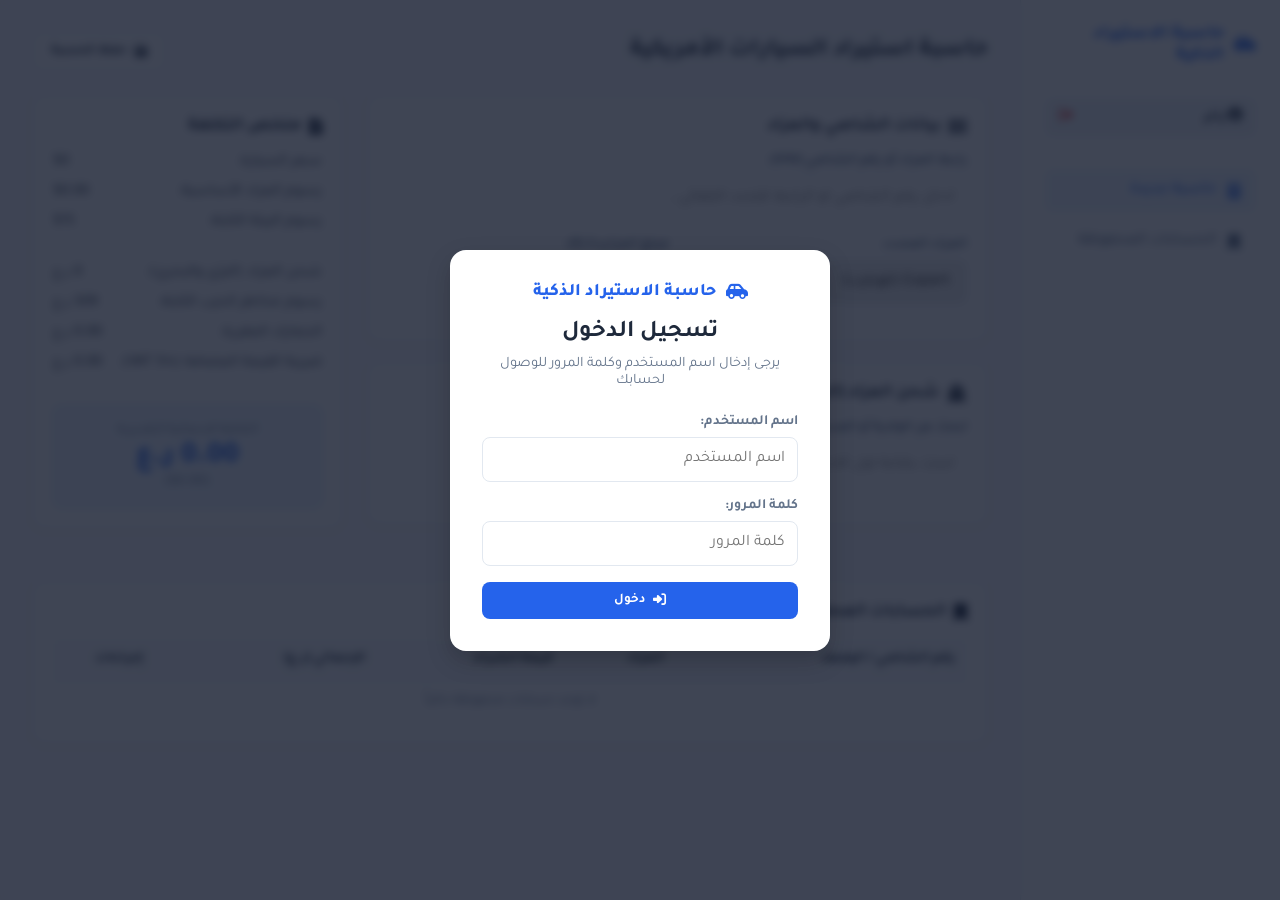
==== commit ecc52758: "Add files via upload" ====
--- a/index.html
+++ b/index.html
@@ -3,328 +3,1406 @@
 <head>
     <meta charset="UTF-8">
     <meta name="viewport" content="width=device-width, initial-scale=1.0">
-    <title>نظام إدارة قسم المشاريع | الجوال الوطنية للتجارة</title>
-    <link rel="stylesheet" href="style.css">
-    <!-- Font Awesome للأيقونات -->
+    <title>حاسبة استيراد السيارات الأمريكية</title>
+    <!-- Tajawal Font & FontAwesome Icons -->
+    <link href="https://fonts.googleapis.com/css2?family=Tajawal:wght@400;500;700;800&display=swap" rel="stylesheet">
     <link rel="stylesheet" href="https://cdnjs.cloudflare.com/ajax/libs/font-awesome/6.4.0/css/all.min.css">
+    
+    <style>
+        :root {
+            --primary-blue: #2563eb;
+            --primary-hover: #1d4ed8;
+            --bg-light: #f8fafc;
+            --card-bg: #ffffff;
+            --text-dark: #1e293b;
+            --text-muted: #64748b;
+            --border-color: #e2e8f0;
+            --danger-color: #ef4444;
+        }
+
+        * {
+            box-sizing: border-box;
+            margin: 0;
+            padding: 0;
+            font-family: 'Tajawal', sans-serif;
+        }
+
+        body {
+            background-color: var(--bg-light);
+            color: var(--text-dark);
+            display: flex;
+            min-height: 100vh;
+        }
+
+        /* Login Modal Overlay */
+        .login-overlay {
+            position: fixed;
+            top: 0;
+            left: 0;
+            width: 100%;
+            height: 100%;
+            background: rgba(15, 23, 42, 0.8);
+            display: flex;
+            justify-content: center;
+            align-items: center;
+            z-index: 9999;
+            backdrop-filter: blur(4px);
+        }
+
+        .login-card {
+            background: #ffffff;
+            width: 100%;
+            max-width: 380px;
+            padding: 32px;
+            border-radius: 16px;
+            box-shadow: 0 10px 25px rgba(0,0,0,0.2);
+            text-align: center;
+        }
+
+        .login-card h2 {
+            margin-bottom: 8px;
+            color: var(--text-dark);
+        }
+
+        .login-card p {
+            color: var(--text-muted);
+            font-size: 0.9rem;
+            margin-bottom: 24px;
+        }
+
+        .login-error {
+            background: #fee2e2;
+            color: var(--danger-color);
+            padding: 8px 12px;
+            border-radius: 6px;
+            font-size: 0.85rem;
+            margin-bottom: 16px;
+            display: none;
+        }
+
+        /* Sidebar */
+        .sidebar {
+            width: 260px;
+            background: var(--card-bg);
+            border-left: 1px solid var(--border-color);
+            padding: 24px;
+            display: flex;
+            flex-direction: column;
+            gap: 32px;
+        }
+
+        .logo {
+            font-size: 1.1rem;
+            font-weight: 800;
+            color: var(--primary-blue);
+            display: flex;
+            align-items: center;
+            gap: 10px;
+        }
+
+        .user-profile-badge {
+            background: #f1f5f9;
+            padding: 10px 14px;
+            border-radius: 8px;
+            display: flex;
+            align-items: center;
+            justify-content: space-between;
+            font-weight: 700;
+            font-size: 0.9rem;
+            color: var(--text-dark);
+        }
+
+        .logout-btn {
+            background: transparent;
+            border: none;
+            color: var(--danger-color);
+            cursor: pointer;
+            font-size: 0.9rem;
+        }
+
+        .nav-menu {
+            list-style: none;
+            display: flex;
+            flex-direction: column;
+            gap: 8px;
+        }
+
+        .nav-item {
+            padding: 12px 16px;
+            border-radius: 8px;
+            cursor: pointer;
+            color: var(--text-muted);
+            font-weight: 500;
+            display: flex;
+            align-items: center;
+            gap: 12px;
+            transition: all 0.2s;
+        }
+
+        .nav-item.active, .nav-item:hover {
+            background: #eff6ff;
+            color: var(--primary-blue);
+        }
+
+        /* Main Content */
+        .main-container {
+            flex: 1;
+            padding: 32px;
+            overflow-y: auto;
+        }
+
+        .top-header {
+            display: flex;
+            justify-content: space-between;
+            align-items: center;
+            margin-bottom: 24px;
+        }
+
+        .header-title h1 {
+            font-size: 1.5rem;
+            font-weight: 700;
+        }
+
+        .btn {
+            padding: 10px 18px;
+            border-radius: 8px;
+            border: none;
+            font-weight: 700;
+            cursor: pointer;
+            display: flex;
+            align-items: center;
+            gap: 8px;
+            transition: 0.2s;
+        }
+
+        .btn-outline { background: white; border: 1px solid var(--border-color); color: var(--text-dark); }
+        .btn-outline:hover { background: #f1f5f9; }
+
+        .btn-edit {
+            background: #e2e8f0;
+            color: var(--text-dark);
+            border: none;
+            padding: 6px 10px;
+            border-radius: 6px;
+            cursor: pointer;
+            transition: 0.2s;
+            margin-left: 4px;
+        }
+        .btn-edit:hover {
+            background: #cbd5e1;
+        }
+
+        .btn-delete {
+            background: #fee2e2;
+            color: var(--danger-color);
+            border: none;
+            padding: 6px 10px;
+            border-radius: 6px;
+            cursor: pointer;
+            transition: 0.2s;
+        }
+        .btn-delete:hover {
+            background: #fca5a5;
+            color: #b91c1c;
+        }
+
+        /* Dashboard Layout */
+        .grid-layout {
+            display: grid;
+            grid-template-columns: 2fr 1fr;
+            gap: 24px;
+        }
+
+        .card {
+            background: var(--card-bg);
+            border: 1px solid var(--border-color);
+            border-radius: 12px;
+            padding: 20px;
+            margin-bottom: 20px;
+            box-shadow: 0 1px 3px rgba(0,0,0,0.05);
+        }
+
+        .card-title {
+            font-size: 1.1rem;
+            font-weight: 700;
+            margin-bottom: 16px;
+            display: flex;
+            align-items: center;
+            gap: 8px;
+        }
+
+        .form-group {
+            margin-bottom: 16px;
+        }
+
+        .form-group label {
+            display: block;
+            font-size: 0.875rem;
+            font-weight: 600;
+            color: var(--text-muted);
+            margin-bottom: 6px;
+        }
+
+        .input-control {
+            width: 100%;
+            padding: 12px;
+            border: 1px solid var(--border-color);
+            border-radius: 8px;
+            font-size: 1rem;
+            outline: none;
+            transition: 0.2s;
+        }
+
+        .input-control:focus {
+            border-color: var(--primary-blue);
+            box-shadow: 0 0 0 3px rgba(37, 99, 235, 0.1);
+        }
+
+        .vin-badge {
+            margin-top: 8px;
+            padding: 8px 12px;
+            border-radius: 6px;
+            font-size: 0.85rem;
+            font-weight: 600;
+            display: none;
+        }
+
+        .vin-badge.success { background: #dcfce7; color: #166534; display: flex; align-items: center; gap: 6px; }
+        .vin-badge.info { background: #e0f2fe; color: #075985; display: flex; align-items: center; gap: 6px; }
+
+        .car-details-box {
+            margin-top: 8px;
+            padding: 10px 14px;
+            background: #f1f5f9;
+            border-radius: 8px;
+            font-size: 0.9rem;
+            font-weight: 700;
+            color: #334155;
+            display: none;
+            align-items: center;
+            gap: 8px;
+        }
+
+        /* Custom Searchable Select Styling */
+        .search-box-container {
+            position: relative;
+        }
+
+        .search-results-list {
+            position: absolute;
+            top: 100%;
+            left: 0;
+            right: 0;
+            background: white;
+            border: 1px solid var(--border-color);
+            border-radius: 8px;
+            max-height: 250px;
+            overflow-y: auto;
+            z-index: 100;
+            display: none;
+            box-shadow: 0 4px 6px -1px rgba(0, 0, 0, 0.1);
+        }
+
+        .search-item {
+            padding: 10px 14px;
+            cursor: pointer;
+            font-size: 0.95rem;
+            border-bottom: 1px solid #f1f5f9;
+            display: flex;
+            justify-content: space-between;
+            align-items: center;
+        }
+
+        .search-item:hover {
+            background-color: #eff6ff;
+            color: var(--primary-blue);
+        }
+
+        /* Summary Sidebar Panel */
+        .summary-card {
+            position: sticky;
+            top: 32px;
+        }
+
+        .summary-row {
+            display: flex;
+            justify-content: space-between;
+            margin-bottom: 12px;
+            font-size: 0.95rem;
+        }
+
+        .summary-divider {
+            height: 1px;
+            background: var(--border-color);
+            margin: 16px 0;
+        }
+
+        .total-box {
+            background: #eff6ff;
+            border: 1px solid #bfdbfe;
+            padding: 16px;
+            border-radius: 8px;
+            text-align: center;
+        }
+
+        .total-box .price-omr {
+            font-size: 1.8rem;
+            font-weight: 800;
+            color: var(--primary-blue);
+        }
+
+        .total-box .price-usd {
+            font-size: 0.9rem;
+            color: var(--text-muted);
+        }
+
+        .saved-table {
+            width: 100%;
+            border-collapse: collapse;
+            margin-top: 10px;
+        }
+
+        .saved-table th, .saved-table td {
+            padding: 12px;
+            border-bottom: 1px solid var(--border-color);
+            text-align: right;
+            font-size: 0.9rem;
+        }
+
+        .saved-table th { background: #f8fafc; font-weight: 700; }
+
+        /* Added panels: live bidding, invoice and user administration */
+        .feature-section { display: none; margin-top: 32px; }
+        .feature-section.visible { display: block; }
+        .admin-grid { display: grid; grid-template-columns: 1fr 1fr auto; gap: 12px; align-items: end; }
+
+        /* Media Queries - Responsive Design for Mobile */
+        @media (max-width: 768px) {
+            body {
+                flex-direction: column;
+            }
+
+            .sidebar {
+                width: 100%;
+                padding: 16px;
+                gap: 16px;
+                border-left: none;
+                border-bottom: 1px solid var(--border-color);
+            }
+
+            .main-container {
+                padding: 16px;
+            }
+
+            .top-header {
+                flex-direction: column;
+                align-items: flex-start;
+                gap: 12px;
+            }
+
+            .grid-layout {
+                grid-template-columns: 1fr;
+                gap: 16px;
+            }
+
+            .summary-card {
+                position: static;
+            }
+
+            .saved-table {
+                display: block;
+                overflow-x: auto;
+                white-space: nowrap;
+            }
+            .admin-grid { grid-template-columns: 1fr; }
+        }
+    </style>
 </head>
 <body>
 
-    <!-- القائمة الجانبية Sidebar -->
-    <aside class="sidebar" id="sidebar">
-        <div class="sidebar-header">
-            <div class="logo">
-                <i class="fa-solid fa-building-user"></i>
-                <span>الجوال الوطنية</span>
+    <!-- Login Modal Screen -->
+    <div id="loginOverlay" class="login-overlay">
+        <div class="login-card">
+            <div class="logo" style="justify-content: center; margin-bottom: 16px;">
+                <i class="fa-solid fa-car-side"></i>
+                <span>حاسبة الاستيراد الذكية</span>
             </div>
-            <p class="sub-logo">نظام إدارة قسم المشاريع</p>
+            <h2>تسجيل الدخول</h2>
+            <p>يرجى إدخال اسم المستخدم وكلمة المرور للوصول لحسابك</p>
+            
+            <div id="loginError" class="login-error">اسم المستخدم أو كلمة المرور غير صحيحة</div>
+
+            <div class="form-group" style="text-align: right;">
+                <label>اسم المستخدم:</label>
+                <input type="text" id="usernameInput" class="input-control" placeholder="اسم المستخدم">
+            </div>
+            <div class="form-group" style="text-align: right;">
+                <label>كلمة المرور:</label>
+                <input type="password" id="passwordInput" class="input-control" placeholder="كلمة المرور">
+            </div>
+            <button class="btn" style="width: 100%; background: var(--primary-blue); color: white; justify-content: center; margin-top: 8px;" onclick="handleLogin()">
+                <i class="fa-solid fa-right-to-bracket"></i> دخول
+            </button>
         </div>
-
-        <nav class="sidebar-menu">
-            <ul>
-                <li class="active" data-page="home"><a href="#"><i class="fa-solid fa-house"></i> <span>الرئيسية</span></a></li>
-                <li data-page="projects"><a href="#"><i class="fa-solid fa-chart-kanban"></i> <span>لوحة المشاريع</span></a></li>
-                <li data-page="requests"><a href="#"><i class="fa-solid fa-users"></i> <span>طلبات العملاء</span></a></li>
-                <li data-page="documents"><a href="#"><i class="fa-solid fa-folder-open"></i> <span>مركز الوثائق</span></a></li>
-                <li data-page="employees"><a href="#"><i class="fa-solid fa-user-tie"></i> <span>إدارة الموظفين</span></a></li>
-                <li data-page="kpi"><a href="#"><i class="fa-solid fa-chart-line"></i> <span>مؤشرات الأداء</span></a></li>
-                <li data-page="reports"><a href="#"><i class="fa-solid fa-file-contract"></i> <span>تقارير المشاريع</span></a></li>
-                <li data-page="archive"><a href="#"><i class="fa-solid fa-box-archive"></i> <span>أرشيف المشاريع</span></a></li>
-                <li data-page="calendar"><a href="#"><i class="fa-solid fa-calendar-days"></i> <span>التقويم</span></a></li>
-                <li data-page="settings"><a href="#"><i class="fa-solid fa-gear"></i> <span>الإعدادات</span></a></li>
-            </ul>
-        </nav>
-    </aside>
-
-    <!-- المحتوى الرئيسي Main Content -->
-    <div class="main-wrapper">
+    </div>
+
+    <!-- Sidebar Menu -->
+    <div class="sidebar">
+        <div class="logo">
+            <i class="fa-solid fa-car-side"></i>
+            <span>حاسبة الاستيراد الذكية</span>
+        </div>
+
+        <div class="user-profile-badge">
+            <span><i class="fa-solid fa-user-circle"></i> <span id="currentUserDisplay">زائر</span></span>
+            <button class="logout-btn" onclick="handleLogout()" title="تسجيل الخروج"><i class="fa-solid fa-right-from-bracket"></i></button>
+        </div>
+
+        <ul class="nav-menu">
+            <li class="nav-item active"><i class="fa-solid fa-calculator"></i> حاسبة جديدة</li>
+            <li class="nav-item" onclick="document.getElementById('savedSection').scrollIntoView({behavior: 'smooth'})"><i class="fa-solid fa-bookmark"></i> الحسابات المحفوظة</li>
+            <li class="nav-item" id="adminNavItem" style="display: none;" onclick="openAdminPanel()"><i class="fa-solid fa-users-gear"></i> إدارة المستخدمين</li>
+        </ul>
+    </div>
+
+    <!-- Main Container -->
+    <div class="main-container">
         
-        <!-- الشريط العلوي Topbar -->
-        <header class="topbar">
-            <div class="topbar-left">
-                <button class="toggle-sidebar-btn" id="toggleSidebar"><i class="fa-solid fa-bars"></i></button>
-                <div class="search-global">
-                    <i class="fa-solid fa-magnifying-glass"></i>
-                    <input type="text" placeholder="بحث برقم المشروع، اسم العميل...">
-                </div>
+        <div class="top-header">
+            <div class="header-title">
+                <h1>حاسبة استيراد السيارات الأمريكية</h1>
             </div>
-
-            <div class="topbar-right">
-                <!-- التنبيهات -->
-                <div class="notifications-wrapper">
-                    <button class="icon-btn" id="notifBtn">
-                        <i class="fa-regular fa-bell"></i>
-                        <span class="badge">3</span>
-                    </button>
-                    <div class="notifications-dropdown" id="notifDropdown">
-                        <div class="dropdown-header">التنبيهات الإدارية</div>
-                        <ul>
-                            <li><i class="fa-solid fa-circle-info text-blue"></i> طلب عميل جديد من شركة الأمل (PRJ-2026-0001)</li>
-                            <li><i class="fa-solid fa-triangle-exclamation text-amber"></i> مشروع يحتاج متابعة: برج الساحل</li>
-                            <li><i class="fa-solid fa-clock text-blue"></i> موعد تسليم معاينة غداً الساعة 10 AM</li>
-                        </ul>
+            <div class="header-actions">
+                <button class="btn btn-outline" onclick="saveCurrentQuote()"><i class="fa-solid fa-floppy-disk"></i> حفظ الحسبة</button>
+            </div>
+        </div>
+
+        <div class="grid-layout">
+            
+            <div class="inputs-column">
+                
+                <!-- Vehicle & Auction Detection Card -->
+                <div class="card">
+                    <div class="card-title"><i class="fa-solid fa-barcode"></i> بيانات الشاصي والمزاد</div>
+                    <div class="form-group">
+                        <label>رابط المزاد أو رقم الشاصي (VIN):</label>
+                        <input type="text" id="vinInput" class="input-control" placeholder="أدخل رقم الشاصي أو الرابط للتحدد التلقائي..." oninput="processVIN()">
+                        <div id="vinStatus" class="vin-badge"></div>
+                        <div id="carDetails" class="car-details-box"></div>
+                    </div>
+
+                    <div style="display: grid; grid-template-columns: repeat(auto-fit, minmax(140px, 1fr)); gap: 16px;">
+                        <div class="form-group">
+                            <label>المزاد المحدد:</label>
+                            <select id="auctionSelect" class="input-control" onchange="calculateTotal()">
+                                <option value="copart">Copart (كوبارت)</option>
+                                <option value="iaai">IAAI (إياي)</option>
+                            </select>
+                        </div>
+                        <div class="form-group">
+                            <label>مبلغ المزايدة ($):</label>
+                            <input type="number" id="bidAmount" class="input-control" placeholder="أدخل المبلغ بالدولار..." oninput="calculateTotal()">
+                        </div>
                     </div>
                 </div>
 
-                <!-- حساب المستخدم -->
-                <div class="user-profile">
-                    <img src="https://ui-avatars.com/api/?name=محمد+العامري&background=1e3a8a&color=fff" alt="User Avatar">
-                    <div class="user-info">
-                        <span class="user-name">محمد العامري</span>
-                        <span class="user-role">مدير قسم المشاريع</span>
+                <!-- Live Search State Selection -->
+                <div class="card">
+                    <div class="card-title"><i class="fa-solid fa-ship"></i> شحن المزاد (البرّي والبحري)</div>
+                    <div class="form-group search-box-container">
+                        <label>ابحث عن الولاية أو المدينة:</label>
+                        <input type="text" id="stateSearchInput" class="input-control" placeholder="ابحث بكتابة أول الأحرف (مثال: TX, CA...)" onkeyup="filterStates()" onfocus="showStatesList()">
+                        <div id="searchResults" class="search-results-list"></div>
+                    </div>
+                </div>
+
+            </div>
+
+            <!-- Right Cost Breakdown Column -->
+            <div class="summary-column">
+                <div class="card summary-card">
+                    <div class="card-title"><i class="fa-solid fa-file-invoice-dollar"></i> ملخص التكلفة</div>
+                    
+                    <div class="summary-row">
+                        <span>سعر السيارة:</span>
+                        <span id="outBidUSD">$0</span>
+                    </div>
+                    <div class="summary-row">
+                        <span>رسوم المزاد الأساسية:</span>
+                        <span id="outAuctionFeeUSD">$0</span>
+                    </div>
+                    <div class="summary-row">
+                        <span>رسوم البيئة الثابتة:</span>
+                        <span>$15</span>
+                    </div>
+
+                    <div class="summary-divider"></div>
+
+                    <div class="summary-row">
+                        <span>شحن المزاد (البرّي والبحري):</span>
+                        <span id="outShippingOMR">0 ر.ع</span>
+                    </div>
+                    <div class="summary-row">
+                        <span>رسوم مخاطر الحرب الثابتة:</span>
+                        <span>309 ر.ع</span>
+                    </div>
+                    <div class="summary-row">
+                        <span>الجمارك المقررة:</span>
+                        <span id="outCustomsOMR">0 ر.ع</span>
+                    </div>
+                    <div class="summary-row">
+                        <span>ضريبة القيمة المضافة (VAT 5%):</span>
+                        <span id="outVatOMR">0 ر.ع</span>
+                    </div>
+
+                    <div class="summary-divider"></div>
+
+                    <div class="total-box">
+                        <div style="font-size: 0.85rem; color: var(--text-muted);">التكلفة الإجمالية التقديرية</div>
+                        <div class="price-omr" id="finalTotalOMR">0 ر.ع</div>
+                        <div class="price-usd" id="finalTotalUSD">($0)</div>
                     </div>
                 </div>
             </div>
-        </header>
-
-        <!-- منطقة المحتوى المتغير Viewport -->
-        <main class="content-area">
-
-            <!-- 1. صفحة الرئيسية Home Page -->
-            <section id="home-page" class="page-content active">
-                <div class="welcome-header">
-                    <h2>مرحباً بك في قسم المشاريع 👋</h2>
-                    <p>إدارة ومتابعة مشاريع الجوال الوطنية للتجارة من مكان واحد.</p>
+
+        </div>
+
+        <!-- Saved Calculations Area -->
+        <div class="card" id="savedSection" style="margin-top: 32px;">
+            <div class="card-title"><i class="fa-solid fa-bookmark"></i> الحسابات المحفوظة مؤخراً</div>
+            <table class="saved-table">
+                <thead>
+                    <tr>
+                        <th>رقم الشاصي / الوصف</th>
+                        <th>المزاد</th>
+                        <th>قيمة الشراء</th>
+                        <th>الإجمالي (ر.ع)</th>
+                        <th style="text-align: center;">إجراءات</th>
+                    </tr>
+                </thead>
+                <tbody id="savedTableBody">
+                    <tr><td colspan="5" style="text-align: center; color: var(--text-muted);">لا توجد حسابات محفوظة حالياً</td></tr>
+                </tbody>
+            </table>
+        </div>
+
+
+        <section id="adminSection" class="feature-section">
+            <div class="card">
+                <div class="card-title"><i class="fa-solid fa-users-gear"></i> إدارة المستخدمين</div>
+                <div class="admin-grid">
+                    <div class="form-group"><label>اسم المستخدم</label><input id="newUsername" class="input-control" type="text"></div>
+                    <div class="form-group"><label>كلمة المرور</label><input id="newPassword" class="input-control" type="password"></div>
+                    <button class="btn" style="background: var(--primary-blue); color:white; margin-bottom:16px;" onclick="addUser()">إضافة حساب</button>
                 </div>
-
-                <!-- البطاقات الإحصائية -->
-                <div class="stats-grid">
-                    <div class="stat-card">
-                        <div class="stat-icon bg-blue-light"><i class="fa-solid fa-diagram-project text-blue"></i></div>
-                        <div class="stat-details">
-                            <h3>إجمالي المشاريع</h3>
-                            <span class="stat-number">48</span>
-                        </div>
-                    </div>
-                    <div class="stat-card">
-                        <div class="stat-icon bg-amber-light"><i class="fa-solid fa-spinner text-amber"></i></div>
-                        <div class="stat-details">
-                            <h3>قيد التنفيذ</h3>
-                            <span class="stat-number">18</span>
-                        </div>
-                    </div>
-                    <div class="stat-card">
-                        <div class="stat-icon bg-green-light"><i class="fa-solid fa-circle-check text-green"></i></div>
-                        <div class="stat-details">
-                            <h3>المشاريع المكتملة</h3>
-                            <span class="stat-number">24</span>
-                        </div>
-                    </div>
-                    <div class="stat-card">
-                        <div class="stat-icon bg-purple-light"><i class="fa-solid fa-user-plus text-purple"></i></div>
-                        <div class="stat-details">
-                            <h3>الطلبات الجديدة</h3>
-                            <span class="stat-number">6</span>
-                        </div>
-                    </div>
-                </div>
-
-                <!-- القسم الأوسط (تنبيهات وأنشطة) -->
-                <div class="dashboard-grid">
-                    <div class="card shadow-sm">
-                        <div class="card-header">
-                            <h3>⚠️ يحتاج إلى انتباهك</h3>
-                        </div>
-                        <div class="card-body">
-                            <ul class="attention-list">
-                                <li>
-                                    <span class="tag tag-danger">متأخر</span>
-                                    <span>مشروع تمديد الشبكة - تأخر توريد المواد</span>
-                                    <a href="#" class="link-btn">عرض</a>
-                                </li>
-                                <li>
-                                    <span class="tag tag-warning">تحديث</span>
-                                    <span>مشروع مبنى مسقط - لم يتم تحديثه منذ 5 أيام</span>
-                                    <a href="#" class="link-btn">عرض</a>
-                                </li>
-                            </ul>
-                        </div>
-                    </div>
-
-                    <div class="card shadow-sm">
-                        <div class="card-header">
-                            <h3>🕒 آخر النشاطات (سجل العمليات)</h3>
-                        </div>
-                        <div class="card-body">
-                            <ul class="timeline">
-                                <li>
-                                    <i class="fa-solid fa-pen timeline-icon"></i>
-                                    <div>قام <strong>محمد</strong> بتعديل حالة المشروع <strong>PRJ-2026-0015</strong></div>
-                                    <span class="timeline-time">22 أغسطس 2026 — 10:35 صباحاً</span>
-                                </li>
-                                <li>
-                                    <i class="fa-solid fa-plus timeline-icon"></i>
-                                    <div>تم إضافة طلب عميل جديد <strong>PRJ-2026-0018</strong></div>
-                                    <span class="timeline-time">22 أغسطس 2026 — 09:10 صباحاً</span>
-                                </li>
-                            </ul>
-                        </div>
-                    </div>
-                </div>
-            </section>
-
-            <!-- 2. صفحة طلبات العملاء Customer Requests -->
-            <section id="requests-page" class="page-content">
-                <div class="page-header">
-                    <h2>👥 طلبات العملاء</h2>
-                    <button class="btn btn-primary" id="openModalBtn"><i class="fa-solid fa-plus"></i> طلب عميل جديد</button>
-                </div>
-
-                <div class="card shadow-sm">
-                    <div class="card-body">
-                        <p class="text-muted">استعراض وتسجيل الطلبات الواردة لقسم المشاريع من العملاء.</p>
-                        <!-- جدول الطلبات -->
-                        <div class="table-responsive">
-                            <table class="data-table">
-                                <thead>
-                                    <tr>
-                                        <th>رقم الطلب</th>
-                                        <th>اسم العميل</th>
-                                        <th>نوع المشروع</th>
-                                        <th>تاريخ الطلب</th>
-                                        <th>الموظف المسؤول</th>
-                                        <th>الحالة</th>
-                                        <th>إجراء</th>
-                                    </tr>
-                                </thead>
-                                <tbody>
-                                    <tr>
-                                        <td><strong>PRJ-2026-0001</strong></td>
-                                        <td>شركة الأمل للتجارة</td>
-                                        <td>تركيب أنظمة مراقبة</td>
-                                        <td>22/08/2026</td>
-                                        <td>أحمد البلوشي</td>
-                                        <td><span class="status-badge status-new">جديد</span></td>
-                                        <td><button class="btn btn-sm btn-outline">تفاصيل</button></td>
-                                    </tr>
-                                    <tr>
-                                        <td><strong>PRJ-2026-0002</strong></td>
-                                        <td>مؤسسة الخليج</td>
-                                        <td>تأسيس شبكات داتا</td>
-                                        <td>20/08/2026</td>
-                                        <td>سالم المعمري</td>
-                                        <td><span class="status-badge status-review">قيد المراجعة</span></td>
-                                        <td><button class="btn btn-sm btn-outline">تفاصيل</button></td>
-                                    </tr>
-                                </tbody>
-                            </table>
-                        </div>
-                    </div>
-                </div>
-            </section>
-
-            <!-- مودال إضافة طلب عميل جديد Modal -->
-            <div class="modal-backdrop" id="requestModal">
-                <div class="modal-box">
-                    <div class="modal-header">
-                        <h3>تسجيل طلب عميل جديد (رقم آلي: PRJ-2026-0003)</h3>
-                        <button class="close-modal" id="closeModalBtn">&times;</button>
-                    </div>
-                    <div class="modal-body">
-                        <form id="newRequestForm">
-                            <div class="form-section-title">بيانات العميل</div>
-                            <div class="form-grid">
-                                <div class="form-group">
-                                    <label>اسم العميل *</label>
-                                    <input type="text" required placeholder="اسم الشركة أو الفرد">
-                                </div>
-                                <div class="form-group">
-                                    <label>رقم الهاتف *</label>
-                                    <input type="tel" required placeholder="968xxxx++++">
-                                </div>
-                                <div class="form-group">
-                                    <label>البريد الإلكتروني</label>
-                                    <input type="email" placeholder="example@domain.com">
-                                </div>
-                            </div>
-
-                            <div class="form-section-title">بيانات المشروع</div>
-                            <div class="form-grid">
-                                <div class="form-group">
-                                    <label>نوع المشروع *</label>
-                                    <select required>
-                                        <option value="">اختر النوع...</option>
-                                        <option value="1">شبكات واتصالات</option>
-                                        <option value="2">أنظمة أمنية ومراقبة</option>
-                                        <option value="3">حلول برمجية ومعدات</option>
-                                    </select>
-                                </div>
-                                <div class="form-group">
-                                    <label>المدينة / الولاية</label>
-                                    <input type="text" placeholder="مسقط، صحار...">
-                                </div>
-                                <div class="form-group">
-                                    <label>الميزانية المتوقعة (ر.ع)</label>
-                                    <input type="number" placeholder="0.000">
-                                </div>
-                            </div>
-
-                            <div class="form-group full-width">
-                                <label>وصف المشروع</label>
-                                <textarea rows="3" placeholder="تفاصيل متطلبات العميل..."></textarea>
-                            </div>
-
-                            <div class="form-section-title">إسناد وتعيين</div>
-                            <div class="form-grid">
-                                <div class="form-group">
-                                    <label>الموظف المسؤول</label>
-                                    <select>
-                                        <option value="1">أحمد البلوشي</option>
-                                        <option value="2">سالم المعمري</option>
-                                        <option value="3">خالد الزدجالي</option>
-                                    </select>
-                                </div>
-                            </div>
-                        </form>
-                    </div>
-                    <div class="modal-footer">
-                        <button class="btn btn-secondary" id="cancelModalBtn">إلغاء</button>
-                        <button class="btn btn-primary" type="submit" form="newRequestForm">حفظ وشروع الطلب</button>
-                    </div>
-                </div>
+                <table class="saved-table"><thead><tr><th>اسم المستخدم</th><th style="text-align:center;">إجراء</th></tr></thead><tbody id="usersTableBody"></tbody></table>
             </div>
-
-            <!-- باقي الصفحات (يتم تجهيز مظهرها ديناميكياً بنفس الهيكلية) -->
-            <section id="projects-page" class="page-content">
-                <h2>📊 لوحة المشاريع</h2>
-                <p>مركز متابعة كافة مشاريع "الجوال الوطنية للتجارة".</p>
-            </section>
-
-        </main>
+        </section>
+
     </div>
 
-    <script src="script.js"></script>
+    <!-- Calculation Engine & Session JS Logic -->
+    <script>
+        // Users Authentication DB
+        const validUsers = { "mohammed": "9090" };
+        const CUSTOM_USERS_KEY = 'smart_calc_custom_users';
+
+        let currentUser = null;
+        const USD_TO_OMR = 0.385;
+        let savedQuotes = [];
+        let currentShippingCostOMR = 0;
+        let currentCarDescription = '';
+
+        function getCustomUsers() { return JSON.parse(localStorage.getItem(CUSTOM_USERS_KEY) || '{}'); }
+        function getAllUsers() { return { ...validUsers, ...getCustomUsers() }; }
+        function isAdmin() { return currentUser && currentUser.toLowerCase() === 'mohammed'; }
+        function updateAdminAccess() {
+            document.getElementById('adminNavItem').style.display = isAdmin() ? 'flex' : 'none';
+            if (isAdmin()) renderUsers();
+        }
+
+        // Auto Login Checking on Startup
+        window.addEventListener('DOMContentLoaded', () => {
+            const loggedUser = localStorage.getItem('smart_calc_session_user');
+            if (loggedUser && getAllUsers()[loggedUser.toLowerCase()]) {
+                currentUser = loggedUser;
+                document.getElementById('loginOverlay').style.display = 'none';
+                document.getElementById('currentUserDisplay').innerText = currentUser;
+                loadSavedQuotesForUser();
+                updateAdminAccess();
+            } else {
+                document.getElementById('loginOverlay').style.display = 'flex';
+            }
+        });
+
+        function handleLogin() {
+            const userInput = document.getElementById('usernameInput').value.trim();
+            const passInput = document.getElementById('passwordInput').value.trim();
+            const userLower = userInput.toLowerCase();
+
+            const allUsers = getAllUsers();
+            if (allUsers[userLower] && allUsers[userLower] === passInput) {
+                currentUser = userInput;
+                localStorage.setItem('smart_calc_session_user', currentUser);
+                document.getElementById('loginOverlay').style.display = 'none';
+                document.getElementById('loginError').style.display = 'none';
+                document.getElementById('currentUserDisplay').innerText = currentUser;
+                loadSavedQuotesForUser();
+                updateAdminAccess();
+            } else {
+                document.getElementById('loginError').style.display = 'block';
+            }
+        }
+
+        function handleLogout() {
+            localStorage.removeItem('smart_calc_session_user');
+            currentUser = null;
+            updateAdminAccess();
+            document.getElementById('usernameInput').value = '';
+            document.getElementById('passwordInput').value = '';
+            document.getElementById('loginOverlay').style.display = 'flex';
+        }
+
+        function loadSavedQuotesForUser() {
+            if (!currentUser) return;
+            const data = localStorage.getItem(`saved_quotes_${currentUser.toLowerCase()}`);
+            savedQuotes = data ? JSON.parse(data) : [];
+            renderSavedQuotes();
+        }
+
+        function saveQuotesToStorage() {
+            if (!currentUser) return;
+            localStorage.setItem(`saved_quotes_${currentUser.toLowerCase()}`, JSON.stringify(savedQuotes));
+        }
+
+        const statesList = [
+            { name: "ABILENE - TX", cost: 711 },
+            { name: "ACE - PERRIS 2 - CA", cost: 779 },
+            { name: "ACE CARSON - CA", cost: 759 },
+            { name: "ACE-PERRIS - CA", cost: 779 },
+            { name: "ACRON CANTON - OH", cost: 712 },
+            { name: "ADELANTO - CA", cost: 788 },
+            { name: "ADESA BIRMINGHAM - AL", cost: 635 },
+            { name: "AKRON - OH", cost: 712 },
+            { name: "ALBANY - NY", cost: 625 },
+            { name: "ALBANY - NY (Amsterdam Sublot)", cost: 625 },
+            { name: "ALBUQUERQUE - NM (CA: 972 / TX: 817)", cost: 817 },
+            { name: "ALTOONA - PA", cost: 693 },
+            { name: "AMARILLO - TX", cost: 711 },
+            { name: "ANAHEIM - CA", cost: 763 },
+            { name: "ANAHEIM CONSOLIDATED - CA", cost: 763 },
+            { name: "ANDREWS-TX", cost: 721 },
+            { name: "ANTELOPE - CA", cost: 837 },
+            { name: "APPLETON - WI", cost: 779 },
+            { name: "ASHEVILLE - NC", cost: 625 },
+            { name: "ASHLAND - KY", cost: 770 },
+            { name: "ATLANTA - GA", cost: 615 },
+            { name: "ATLANTA EAST - GA", cost: 615 },
+            { name: "ATLANTA NORTH - GA", cost: 615 },
+            { name: "ATLANTA NORTH - GA (Jefferson GA Sublot)", cost: 635 },
+            { name: "ATLANTA SOUTH - GA", cost: 615 },
+            { name: "ATLANTA WEST - GA", cost: 615 },
+            { name: "AUGUSTA - GA", cost: 615 },
+            { name: "AUSTIN - TX", cost: 654 },
+            { name: "AUSTIN - TX / WACO - TX (Taylor Sublot)", cost: 654 },
+            { name: "AUSTIN NORTH - TX", cost: 654 },
+            { name: "AVENEL - NJ", cost: 587 },
+            { name: "BAKERSFIELD - CA", cost: 798 },
+            { name: "BALTIMORE - MD", cost: 645 },
+            { name: "BALTIMORE - MD (White Marsh)", cost: 645 },
+            { name: "BALTIMORE EAST - MD", cost: 645 },
+            { name: "BALTIMORE EAST - MD (Laurel Sublot)", cost: 645 },
+            { name: "BATON ROUGE - LA", cost: 654 },
+            { name: "BILLINGS - MT", cost: 1030 },
+            { name: "BIRMINGHAM - AL", cost: 644 },
+            { name: "BIRMINGHAM - AL (Birmingham North)", cost: 644 },
+            { name: "BIRMINGHAM - BLENDED SALES - AL", cost: 615 },
+            { name: "BISMARCK - ND", cost: 1031 },
+            { name: "BOSTON-SHIRLEY - MA", cost: 664 },
+            { name: "BOWLING GREEN - KY", cost: 712 },
+            { name: "BRIDGEPORT - PA", cost: 625 },
+            { name: "BUCKHANNON - WV", cost: 722 },
+            { name: "BUFFALO - NY", cost: 712 },
+            { name: "BUFFALO - NY (Alden Sublot)", cost: 722 },
+            { name: "BURLINGTON - VT", cost: 722 },
+            { name: "CANDIA - NH", cost: 673 },
+            { name: "CARTERSVILLE - GA", cost: 615 },
+            { name: "CENTRAL NEW JERSEY - NJ", cost: 596 },
+            { name: "CHAMBERSBURG - PA", cost: 673 },
+            { name: "CHARLESTON - SC", cost: 586 },
+            { name: "CHARLESTON - WV", cost: 722 },
+            { name: "CHARLOTTE - NC", cost: 615 },
+            { name: "CHATTANOOGA - TN", cost: 663 },
+            { name: "CHICAGO NORTH - IL", cost: 751 },
+            { name: "CHICAGO SOUTH - IL", cost: 751 },
+            { name: "CHICAGO SOUTH - IL (Heights Sublot)", cost: 770 },
+            { name: "CHICAGO SOUTH - IL (Yard 81 Woodmar Sublot)", cost: 770 },
+            { name: "CHICAGO WEST - IL", cost: 731 },
+            { name: "CHINA GROVE - NC", cost: 606 },
+            { name: "CICERO-IN", cost: 751 },
+            { name: "CINCINNATI - OH", cost: 702 },
+            { name: "CINCINNATI SOUTH - OH", cost: 702 },
+            { name: "CLEARWATER - FL", cost: 615 },
+            { name: "CLEVELAND - OH", cost: 693 },
+            { name: "CLEVELAND - OH (Vermillion North Lot)", cost: 693 },
+            { name: "CLEVELAND EAST - OH", cost: 693 },
+            { name: "CLEVELAND WEST - OH", cost: 693 },
+            { name: "CLEWISTON SUBLOT - FL", cost: 635 },
+            { name: "COLORADO SPRINGS - CO (CA: 962 / TX: 817)", cost: 817 },
+            { name: "COLTON - CA", cost: 775 },
+            { name: "COLUMBIA - MO", cost: 731 },
+            { name: "COLUMBIA - SC", cost: 577 },
+            { name: "COLUMBIA - SC (SHA LIU)", cost: 586 },
+            { name: "COLUMBIA - SC (South Gaston Sublot)", cost: 586 },
+            { name: "COLUMBUS - OH", cost: 702 },
+            { name: "COLUMBUS - OH (420 Stimmel Rd Offsite)", cost: 712 },
+            { name: "CONCORD - NC", cost: 606 },
+            { name: "CORPUS CHRISTI - TX", cost: 644 },
+            { name: "CRASHEDTOYS ATLANTA - GA", cost: 596 },
+            { name: "CRASHEDTOYS DALLAS- TX", cost: 644 },
+            { name: "CRASHEDTOYS EAST BETHEL - MN", cost: 760 },
+            { name: "CRASHEDTOYS ELDRIDGE - IA", cost: 818 },
+            { name: "CRASHEDTOYS SACRAMENTO - CA", cost: 837 },
+            { name: "CULPEPER - VA", cost: 673 },
+            { name: "DALLAS - TX", cost: 654 },
+            { name: "DALLAS / FT. WORTH - TX", cost: 654 },
+            { name: "DALLAS SOUTH - TX", cost: 654 },
+            { name: "DANVILLE - VA", cost: 654 },
+            { name: "DAVENPORT - IA", cost: 770 },
+            { name: "DAYTON - OH", cost: 712 },
+            { name: "DENVER - CO (CA: 962 / TX: 808)", cost: 808 },
+            { name: "DENVER CENTRAL - CO (CA: 962 / TX: 808)", cost: 808 },
+            { name: "DENVER EAST - CO (CA: 962 / TX: 808)", cost: 808 },
+            { name: "DENVER SOUTH - CO (CA: 962 / TX: 808)", cost: 808 },
+            { name: "DES MOINES - IA", cost: 770 },
+            { name: "DES MOINES - IA (Metro Salvage Pool)", cost: 770 },
+            { name: "DETROIT - MI", cost: 731 },
+            { name: "DOTHAN - AL", cost: 635 },
+            { name: "DUNDALK - MD", cost: 645 },
+            { name: "DYER - IN", cost: 731 },
+            { name: "EARLINGTON - KY", cost: 702 },
+            { name: "EAST BAY - CA", cost: 837 },
+            { name: "EL PASO - TX", cost: 721 },
+            { name: "ELKTON - MD", cost: 635 },
+            { name: "ENGLISHTOWN - NJ", cost: 596 },
+            { name: "ERIE - PA", cost: 731 },
+            { name: "EXETER - RI", cost: 654 },
+            { name: "FAIRBURN - GA", cost: 615 },
+            { name: "FARGO - ND", cost: 953 },
+            { name: "FAYETTEVILLE - AR", cost: 730 },
+            { name: "FLINT - MI", cost: 741 },
+            { name: "FONTANA - CA", cost: 775 },
+            { name: "FONTANA - CA (Riverside Offsite)", cost: 775 },
+            { name: "FORT MYERS - FL", cost: 644 },
+            { name: "FORT MYERS - FL (Sublot)", cost: 644 },
+            { name: "FORT WAYNE - IN", cost: 760 },
+            { name: "FORT WORTH NORTH - TX", cost: 654 },
+            { name: "FREDERICKSBURG - VA", cost: 654 },
+            { name: "FREDERICKSBURG-SOUTH - VA", cost: 654 },
+            { name: "FREETOWN - MA", cost: 664 },
+            { name: "FREMONT - CA", cost: 837 },
+            { name: "FRESNO - CA", cost: 808 },
+            { name: "FT.PIERCE - FL", cost: 635 },
+            { name: "FT.WORTH - TX", cost: 654 },
+            { name: "GASTONIA - NC", cost: 625 },
+            { name: "GLASSBORO EAST - NJ", cost: 606 },
+            { name: "GLASSBORO WEST-NJ", cost: 606 },
+            { name: "GRAND RAPIDS - MI", cost: 780 },
+            { name: "GREENSBORO - NC", cost: 625 },
+            { name: "GREENVILLE - SC", cost: 625 },
+            { name: "GREER - SC", cost: 606 },
+            { name: "GRENADA - MS", cost: 673 },
+            { name: "GULF COAST - MS", cost: 625 },
+            { name: "HAMMOND - IN", cost: 760 },
+            { name: "HAMPTON - VA", cost: 664 },
+            { name: "HARRISBURG - PA", cost: 635 },
+            { name: "HARTFORD - CT", cost: 635 },
+            { name: "HARTFORD - CT (North Sublot)", cost: 635 },
+            { name: "HARTFORD - CT (South Sublot)", cost: 635 },
+            { name: "HARTFORD SOUTH - CT", cost: 635 },
+            { name: "HARTFORD SPRINGFIELD-CT", cost: 616 },
+            { name: "HAYWARD - CA", cost: 837 },
+            { name: "HIGH DESERT - CA", cost: 788 },
+            { name: "HIGH POINT - NC", cost: 625 },
+            { name: "HOUSTON - TX", cost: 624 },
+            { name: "HOUSTON EAST-TX", cost: 624 },
+            { name: "HOUSTON NORTH - TX", cost: 624 },
+            { name: "HOUSTON SOUTH - TX", cost: 624 },
+            { name: "HUNTSVILLE - AL", cost: 644 },
+            { name: "INDIANAPOLIS - IN", cost: 731 },
+            { name: "INDIANAPOLIS SOUTH - IN", cost: 731 },
+            { name: "IONIA - MI", cost: 780 },
+            { name: "JACKSON - MS", cost: 644 },
+            { name: "JACKSONVILLE - FL", cost: 577 },
+            { name: "JACKSONVILLE EAST - FL", cost: 577 },
+            { name: "JACKSONVILLE NORTH -FL", cost: 577 },
+            { name: "JACKSONVILLE WEST - FL", cost: 577 },
+            { name: "KANSAS CITY - KS", cost: 741 },
+            { name: "KANSAS CITY EAST", cost: 741 },
+            { name: "KINCHELOE - MI", cost: 905 },
+            { name: "KNOXVILLE - TN", cost: 644 },
+            { name: "LAFAYETTE - LA", cost: 644 },
+            { name: "LANSING - MI", cost: 780 },
+            { name: "LAS VEGAS - NV", cost: 827 },
+            { name: "LAS VEGAS WEST - NV", cost: 827 },
+            { name: "LAUREL - MD", cost: 645 },
+            { name: "LEXINGTON - SC", cost: 586 },
+            { name: "LEXINGTON EAST - KY", cost: 702 },
+            { name: "LEXINGTON WEST - KY", cost: 702 },
+            { name: "LINCOLN - IL", cost: 770 },
+            { name: "LINCOLN - NE", cost: 770 },
+            { name: "LITTLE ROCK - AR", cost: 683 },
+            { name: "LONG BEACH - CA", cost: 755 },
+            { name: "LONG ISLAND - NY", cost: 625 },
+            { name: "LONG ISLAND - NY (East Yard Sublot)", cost: 625 },
+            { name: "LONG ISLAND - NY (Rice Court Sublot)", cost: 625 },
+            { name: "LONG ISLAND - NY (Staten Island Sublot)", cost: 625 },
+            { name: "LONG ISLAND - NY (West Yard Sublot)", cost: 625 },
+            { name: "LONGVIEW - TX", cost: 654 },
+            { name: "LOS ANGELES - CA", cost: 755 },
+            { name: "LOS ANGELES SOUTH - CA", cost: 755 },
+            { name: "LOUISVILLE - KY", cost: 702 },
+            { name: "LOUISVILLE NORTH - KY", cost: 702 },
+            { name: "LUBBOCK - TX", cost: 730 },
+            { name: "LUFKIN - TX", cost: 644 },
+            { name: "LUMBERTON - NC", cost: 615 },
+            { name: "LYMAN - ME", cost: 702 },
+            { name: "MACON - GA", cost: 596 },
+            { name: "MADISON - WI", cost: 760 },
+            { name: "MADISON SOUTH - WI", cost: 760 },
+            { name: "MANCHESTER - NH", cost: 673 },
+            { name: "MARTINEZ - CA", cost: 837 },
+            { name: "MCALLEN - TX", cost: 654 },
+            { name: "MEBANE - NC", cost: 615 },
+            { name: "MEMPHIS - TN", cost: 692 },
+            { name: "MENTONE - CA", cost: 788 },
+            { name: "METRO - DC", cost: 645 },
+            { name: "MIAMI - FL", cost: 635 },
+            { name: "MIAMI CENTRAL - FL", cost: 635 },
+            { name: "MIAMI NORTH - FL", cost: 635 },
+            { name: "MIAMI NORTH - FL (SUBLOT 2)", cost: 635 },
+            { name: "MIAMI SOUTH - FL", cost: 635 },
+            { name: "MILWAUKEE - WI", cost: 780 },
+            { name: "MILWAUKEE NORTH-WI", cost: 780 },
+            { name: "MILWAUKEE SOUTH - WI", cost: 780 },
+            { name: "MILWAUKEE SOUTH - WI (Cudahy Yard Sublot)", cost: 780 },
+            { name: "MINNEAPOLIS - MN (GA: 866 / NY: 789)", cost: 789 },
+            { name: "MINNEAPOLIS - MN (Elk River Sublot)", cost: 789 },
+            { name: "MINNEAPOLIS - MN (Fridley Sublot)", cost: 789 },
+            { name: "MINNEAPOLIS / ST. PAUL - MN (Jackson Offsite)", cost: 789 },
+            { name: "MINNEAPOLIS / ST. PAUL - MN (Rice Offsite)", cost: 789 },
+            { name: "MINNEAPOLIS / ST. PAUL - MN (Roseville Offsite)", cost: 789 },
+            { name: "MINNEAPOLIS NORTH - MN", cost: 789 },
+            { name: "MINNEAPOLIS/SOUTH - MN", cost: 789 },
+            { name: "MINNEAPOLIS/ST.PAUL - MN", cost: 789 },
+            { name: "MOBILE - AL", cost: 625 },
+            { name: "MOBILE SOUTH - AL", cost: 625 },
+            { name: "MOCKSVILLE - NC", cost: 615 },
+            { name: "MONTGOMERY - AL", cost: 644 },
+            { name: "MONTICELLO SUBLOT - NY", cost: 635 },
+            { name: "MULBERRY SUBLOT - FL", cost: 615 },
+            { name: "NAPA - CA", cost: 875 },
+            { name: "NASHVILLE - BLENDED SALES - TN", cost: 663 },
+            { name: "NASHVILLE - TN", cost: 663 },
+            { name: "NEW CASTLE - DE", cost: 635 },
+            { name: "NEW ORLEANS - LA", cost: 654 },
+            { name: "NEW ORLEANS AND LOUISIANA FLOOD", cost: 654 },
+            { name: "NEW ORLEANS EAST - LA", cost: 654 },
+            { name: "NEWBURGH - NY", cost: 625 },
+            { name: "NEWBURGH - NY (Newburgh Sublot)", cost: 625 },
+            { name: "NEWBURGH - NY (Staten Island Sublot)", cost: 616 },
+            { name: "NORTH BOSTON - MA", cost: 654 },
+            { name: "NORTH BOSTON - MA (Hudson Sublot)", cost: 654 },
+            { name: "NORTH CHARLESTON", cost: 586 },
+            { name: "NORTH HOLLYWOOD - CA", cost: 771 },
+            { name: "NORTH HOLLYWOOD - CA (Santa Clarita)", cost: 779 },
+            { name: "NORTHERN VIRGINIA - VA", cost: 654 },
+            { name: "OCALA - FL", cost: 615 },
+            { name: "OGDEN- UT", cost: 875 },
+            { name: "OKLAHOMA CITY - OK", cost: 711 },
+            { name: "OKLAHOMA CITY - OK (Moore Sublot)", cost: 711 },
+            { name: "OMAHA - NE", cost: 780 },
+            { name: "OMAHA SOUTH - NE", cost: 780 },
+            { name: "ORLANDO - FL", cost: 615 },
+            { name: "ORLANDO - FL (Boggy Sublot)", cost: 615 },
+            { name: "ORLANDO NORTH - FL", cost: 615 },
+            { name: "ORLANDO SOUTH - FL", cost: 615 },
+            { name: "PADUCAH - KY", cost: 721 },
+            { name: "PENSACOLA - FL", cost: 654 },
+            { name: "PEORIA - IL", cost: 760 },
+            { name: "PERMIAN BASIN - TX", cost: 711 },
+            { name: "PHILADELPHIA - PA", cost: 618 },
+            { name: "PHILADELPHIA EAST", cost: 618 },
+            { name: "PHILADELPHIA EAST - SUBLOT - PA", cost: 618 },
+            { name: "PHOENIX - AZ", cost: 817 },
+            { name: "PHOENIX NORTH - AZ", cost: 829 },
+            { name: "PITTSBURG SOUTH - PA", cost: 693 },
+            { name: "PITTSBURGH - PA", cost: 702 },
+            { name: "PITTSBURGH EAST - PA", cost: 702 },
+            { name: "PITTSBURGH NORTH - PA", cost: 702 },
+            { name: "PITTSBURGH WEST - PA", cost: 702 },
+            { name: "PORT MURRAY - NJ", cost: 616 },
+            { name: "PORTAGE - WI", cost: 770 },
+            { name: "PORTLAND GORHAM - ME", cost: 693 },
+            { name: "PROVIDENCE - RI", cost: 654 },
+            { name: "PROVO - UT", cost: 885 },
+            { name: "PULASKI - VA", cost: 673 },
+            { name: "PUNTA GORDA - FL", cost: 625 },
+            { name: "PUNTA GORDA - FL (OKEECHOBEE SUBLOT)", cost: 625 },
+            { name: "PUNTA GORDA SOUTH - FL", cost: 625 },
+            { name: "RALEIGH - NC", cost: 615 },
+            { name: "RALEIGH NORTH - NC", cost: 615 },
+            { name: "RANCHO CUCAMONGA - CA", cost: 775 },
+            { name: "RAPID CITY - SD", cost: 992 },
+            { name: "REDDING - CA", cost: 904 },
+            { name: "RENO - NV", cost: 865 },
+            { name: "RICHMOND - VA", cost: 673 },
+            { name: "RICHMOND EAST-VA", cost: 673 },
+            { name: "RIVERSIDE - CA", cost: 775 },
+            { name: "ROANOKE - VA", cost: 693 },
+            { name: "ROCHESTER - NY", cost: 683 },
+            { name: "ROCHESTER WEST - NY", cost: 683 },
+            { name: "RUTLAND - VT", cost: 712 },
+            { name: "SACRAMENTO - CA", cost: 837 },
+            { name: "SALT LAKE CITY - UT", cost: 875 },
+            { name: "SALT LAKE CITY - UT (YD 388 Tooele Sublot)", cost: 875 },
+            { name: "SAN ANTONIO - TX", cost: 654 },
+            { name: "SAN ANTONIO SOUTH - TX", cost: 654 },
+            { name: "SAN BERNARDINO- CA", cost: 779 },
+            { name: "SAN DIEGO - CA", cost: 788 },
+            { name: "SAN JOSE - CA", cost: 837 },
+            { name: "SANTA CLARITA - CA", cost: 786 },
+            { name: "SAVANNAH - GA", cost: 548 },
+            { name: "SAVANNAH - GA (Vertia St Sublot)", cost: 567 },
+            { name: "SAYREVILLE - NJ", cost: 591 },
+            { name: "SCRANTON - PA", cost: 635 },
+            { name: "SEAFORD - DE", cost: 645 },
+            { name: "SEAFORD - DE (Fruitland Sublot)", cost: 654 },
+            { name: "SHADY SPRING - WV", cost: 722 },
+            { name: "SHREVEPORT - LA", cost: 663 },
+            { name: "SIKESTON - MO", cost: 731 },
+            { name: "SIOUX FALLS - SD", cost: 915 },
+            { name: "SO SACRAMENTO - CA", cost: 837 },
+            { name: "SO SACRAMENTO - CA (Sublot)", cost: 837 },
+            { name: "SOMERVILLE - NJ", cost: 596 },
+            { name: "SOMERVILLE - NJ (Offsite South Amboy)", cost: 596 },
+            { name: "SOUTH BEND - IN", cost: 751 },
+            { name: "SOUTH BEND - IN (Sublot)", cost: 751 },
+            { name: "SOUTH BOSTON - MA", cost: 664 },
+            { name: "SOUTHERN ILLINOIS - IL", cost: 721 },
+            { name: "SOUTHERN NEW JERSEY - NJ", cost: 606 },
+            { name: "SPARTANBURG - SC", cost: 615 },
+            { name: "SPRINGFIELD - MO", cost: 731 },
+            { name: "SPRINGFIELD - MO (Springfield Sublot)", cost: 731 },
+            { name: "ST. CLOUD - MN", cost: 799 },
+            { name: "ST. LOUIS - IL", cost: 731 },
+            { name: "ST. LOUIS - MO", cost: 731 },
+            { name: "ST. LOUIS - MO (Bridgeton Sublot)", cost: 731 },
+            { name: "ST. LOUIS - MO (Dunn Sublot)", cost: 731 },
+            { name: "STOCKTON - CA", cost: 837 },
+            { name: "SUFFOLK - VA", cost: 664 },
+            { name: "SUN VALLEY - CA", cost: 779 },
+            { name: "SUN VALLEY - CA (Copart Lancaster)", cost: 788 },
+            { name: "SYRACUSE - NY", cost: 654 },
+            { name: "TALLAHASSEE - FL", cost: 615 },
+            { name: "TAMPA - FL", cost: 615 },
+            { name: "TAMPA - FL (Cat Yard 4)", cost: 615 },
+            { name: "TAMPA NORTH - FL", cost: 615 },
+            { name: "TAMPA SOUTH - FL", cost: 615 },
+            { name: "TAMPA SOUTH - FL (MULBERRY SUBLOT)", cost: 615 },
+            { name: "TAMPA SOUTH - FL (YD335)", cost: 615 },
+            { name: "TANNER - AL", cost: 654 },
+            { name: "TAUNTON - MA", cost: 654 },
+            { name: "TEMPLETON - MA (Baldwinville sublot)", cost: 654 },
+            { name: "TEMPLETON-MA", cost: 664 },
+            { name: "TIDEWATER - VA", cost: 654 },
+            { name: "TIFTON - GA", cost: 596 },
+            { name: "TRENTON - NJ", cost: 606 },
+            { name: "TRENTON - NJ (COOPERSBURG SUBLOT)", cost: 625 },
+            { name: "TRENTON - NJ (Jobstown Sublot)", cost: 606 },
+            { name: "TRENTON - NJ (YD174 SUBLOT)", cost: 702 },
+            { name: "TRENTON - NJ (YD329 Sublot)", cost: 616 },
+            { name: "TUCSON - AZ", cost: 846 },
+            { name: "TULSA - OK", cost: 730 },
+            { name: "VALLEJO - CA", cost: 846 },
+            { name: "VALLEJO - CA (Sublot)", cost: 856 },
+            { name: "VAN NUYS - CA", cost: 771 },
+            { name: "VAN NUYS - CA (Mission Rock Road)", cost: 788 },
+            { name: "WACO - TX", cost: 654 },
+            { name: "WALTON - KY", cost: 702 },
+            { name: "WASHINGTON DC - MD", cost: 645 },
+            { name: "WASHINGTON DC - MD (White Plains Sublot)", cost: 645 },
+            { name: "WAYLAND - MI", cost: 780 },
+            { name: "WEST PALM BEACH - FL", cost: 635 },
+            { name: "WEST WARREN - MA", cost: 654 },
+            { name: "WEST WARREN (MA) (Devil's Bowl Raceway)", cost: 664 },
+            { name: "WEST WARREN (MA) (Stagecoach Sublot)", cost: 664 },
+            { name: "WHEELING - IL", cost: 741 },
+            { name: "WICHITA - KS", cost: 730 },
+            { name: "WILMINGTON - NC", cost: 625 },
+            { name: "WINDHAM - ME", cost: 722 },
+            { name: "YORK HAVEN - PA", cost: 635 },
+            { name: "YORK SPRINGS - PA", cost: 635 }
+        ];
+
+        function showStatesList() {
+            filterStates();
+            document.getElementById('searchResults').style.display = 'block';
+        }
+
+        function filterStates() {
+            const input = document.getElementById('stateSearchInput').value.trim().toLowerCase();
+            const resultsContainer = document.getElementById('searchResults');
+            resultsContainer.innerHTML = '';
+
+            const filtered = statesList.filter(s => s.name.toLowerCase().includes(input));
+
+            if (filtered.length === 0) {
+                resultsContainer.innerHTML = '<div class="search-item" style="color: #94a3b8;">لا توجد نتائج مطابقة</div>';
+            } else {
+                filtered.forEach(item => {
+                    const div = document.createElement('div');
+                    div.className = 'search-item';
+                    div.innerHTML = `<span><strong>${item.name}</strong></span> <span style="color: var(--primary-blue); font-weight: bold;">${item.cost} ر.ع</span>`;
+                    div.onclick = function() {
+                        document.getElementById('stateSearchInput').value = item.name;
+                        currentShippingCostOMR = item.cost;
+                        resultsContainer.style.display = 'none';
+                        calculateTotal();
+                    };
+                    resultsContainer.appendChild(div);
+                });
+            }
+            resultsContainer.style.display = 'block';
+        }
+
+        document.addEventListener('click', function(e) {
+            const container = document.querySelector('.search-box-container');
+            if (container && !container.contains(e.target)) {
+                document.getElementById('searchResults').style.display = 'none';
+            }
+        });
+
+        // رسوم COPART AUCTION FEE 23/09/2024
+        function getCopartFee(bid) {
+            if (bid <= 0) return 0;
+            if (bid <= 49.99) return 170;
+            if (bid <= 99.99) return 190;
+            if (bid <= 199.99) return 240;
+            if (bid <= 299.99) return 290;
+            if (bid <= 349.99) return 298;
+            if (bid <= 399.99) return 305;
+            if (bid <= 449.99) return 335;
+            if (bid <= 499.99) return 345;
+            if (bid <= 549.99) return 365;
+            if (bid <= 599.99) return 370;
+            if (bid <= 699.99) return 400;
+            if (bid <= 799.99) return 430;
+            if (bid <= 899.99) return 455;
+            if (bid <= 999.99) return 480;
+            if (bid <= 1199.99) return 555;
+            if (bid <= 1299.99) return 575;
+            if (bid <= 1399.99) return 590;
+            if (bid <= 1499.99) return 610;
+            if (bid <= 1599.99) return 635;
+            if (bid <= 1699.99) return 655;
+            if (bid <= 1799.99) return 675;
+            if (bid <= 1999.99) return 700;
+            if (bid <= 2399.99) return 740;
+            if (bid <= 2499.99) return 775;
+            if (bid <= 2999.99) return 815;
+            if (bid <= 3499.99) return 860;
+            if (bid <= 3999.99) return 910;
+            if (bid <= 4499.99) return 945;
+            if (bid <= 4999.99) return 970;
+            if (bid <= 5499.99) return 995;
+            if (bid <= 5999.99) return 1020;
+            if (bid <= 6499.99) return 1065;
+            if (bid <= 6999.99) return 1085;
+            if (bid <= 7499.99) return 1120;
+            if (bid <= 7999.99) return 1140;
+            if (bid <= 8499.99) return 1180;
+            if (bid <= 8999.99) return 1200;
+            if (bid <= 9999.99) return 1200;
+            if (bid <= 10499.99) return 1255;
+            if (bid <= 10999.99) return 1255;
+            if (bid <= 11499.99) return 1255;
+            if (bid <= 11999.99) return 1255;
+            if (bid <= 12499.99) return 1255;
+            if (bid <= 14999.99) return 1255;
+            
+            return 255 + (bid * 0.075);
+        }
+
+        // رسوم IAAI AUCTION FEE 04/11/2024
+        function getIaaiFee(bid) {
+            if (bid <= 0) return 0;
+            if (bid <= 49.99) return 135;
+            if (bid <= 99.99) return 155;
+            if (bid <= 199.99) return 240;
+            if (bid <= 299.99) return 290;
+            if (bid <= 349.99) return 298;
+            if (bid <= 399.99) return 305;
+            if (bid <= 449.99) return 335;
+            if (bid <= 499.99) return 345;
+            if (bid <= 549.99) return 380;
+            if (bid <= 599.99) return 385;
+            if (bid <= 699.99) return 415;
+            if (bid <= 799.99) return 445;
+            if (bid <= 899.99) return 470;
+            if (bid <= 999.99) return 495;
+            if (bid <= 1199.99) return 570;
+            if (bid <= 1299.99) return 590;
+            if (bid <= 1399.99) return 605;
+            if (bid <= 1499.99) return 625;
+            if (bid <= 1599.99) return 650;
+            if (bid <= 1699.99) return 670;
+            if (bid <= 1799.99) return 690;
+            if (bid <= 1999.99) return 715;
+            if (bid <= 2399.99) return 755;
+            if (bid <= 2499.99) return 790;
+            if (bid <= 2999.99) return 830;
+            if (bid <= 3499.99) return 875;
+            if (bid <= 3999.99) return 925;
+            if (bid <= 4499.99) return 960;
+            if (bid <= 4999.99) return 985;
+            if (bid <= 5499.99) return 1010;
+            if (bid <= 5999.99) return 1035;
+            if (bid <= 6499.99) return 1080;
+            if (bid <= 6999.99) return 1100;
+            if (bid <= 7499.99) return 1135;
+            if (bid <= 7999.99) return 1155;
+            if (bid <= 8499.99) return 1195;
+            if (bid <= 9999.99) return 1215;
+            if (bid <= 14999.99) return 1270;
+
+            return 270 + (bid * 0.0075);
+        }
+
+        function processVIN() {
+            const rawVal = document.getElementById('vinInput').value.trim().toUpperCase();
+            const badge = document.getElementById('vinStatus');
+            const carDetails = document.getElementById('carDetails');
+            const auctionSelect = document.getElementById('auctionSelect');
+
+            if (rawVal.includes('COPART')) auctionSelect.value = 'copart';
+            if (rawVal.includes('IAAI')) auctionSelect.value = 'iaai';
+
+            let vinMatches = rawVal.match(/[A-HJ-NPR-Z0-9]{17}/);
+            let vin = vinMatches ? vinMatches[0] : rawVal;
+
+            if (vin.length > 0) {
+                const firstChar = vin.charAt(0);
+                if (['1', '4', '5'].includes(firstChar)) {
+                    badge.className = 'vin-badge success';
+                    badge.innerHTML = '<i class="fa-solid fa-shield-halved"></i> تم التحقق: منشأ أمريكي - معفى من الجمارك (0%)';
+                } else {
+                    badge.className = 'vin-badge info';
+                    badge.innerHTML = '<i class="fa-solid fa-circle-info"></i> منشأ غير أمريكي - تخضع للضريبة الجمركية (5%)';
+                }
+            } else {
+                badge.style.display = 'none';
+                carDetails.style.display = 'none';
+                currentCarDescription = '';
+            }
+
+            if (vin.length === 17) {
+                fetchCarDetails(vin);
+            } else {
+                carDetails.style.display = 'none';
+                currentCarDescription = '';
+            }
+
+            calculateTotal();
+        }
+
+        function fetchCarDetails(vin) {
+            const carDetails = document.getElementById('carDetails');
+            carDetails.style.display = 'flex';
+            carDetails.innerHTML = '<i class="fa-solid fa-spinner fa-spin"></i> جاري فك تشفير تفاصيل السيارة...';
+
+            fetch(`https://vpic.nhtsa.dot.gov/api/vehicles/decodevin/${vin}?format=json`)
+                .then(response => response.json())
+                .then(data => {
+                    const results = data.Results;
+                    const make = getVinResult(results, "Make");
+                    const model = getVinResult(results, "Model");
+                    const year = getVinResult(results, "Model Year");
+
+                    if (make && model) {
+                        currentCarDescription = `${year || ''} ${make} ${model}`.trim();
+                        carDetails.innerHTML = `<i class="fa-solid fa-car"></i> <span>المواصفات: <strong>${currentCarDescription}</strong></span>`;
+                    } else {
+                        currentCarDescription = '';
+                        carDetails.innerHTML = `<i class="fa-solid fa-circle-exclamation"></i> متعذر التعرف على موديل السيارة من الشاصي`;
+                    }
+                })
+                .catch(() => {
+                    currentCarDescription = '';
+                    carDetails.style.display = 'none';
+                });
+        }
+
+        function getVinResult(results, variableName) {
+            const item = results.find(r => r.Variable === variableName);
+            return item && item.Value && item.Value !== "Null" ? item.Value : null;
+        }
+
+        function calculateTotal() {
+            const bid = parseFloat(document.getElementById('bidAmount').value) || 0;
+            const auction = document.getElementById('auctionSelect').value;
+            const rawVal = document.getElementById('vinInput').value.trim().toUpperCase();
+            let vinMatches = rawVal.match(/[A-HJ-NPR-Z0-9]{17}/);
+            let vin = vinMatches ? vinMatches[0] : rawVal;
+
+            let auctionFeeUSD = getCopartFee(bid);
+            if (auction === 'iaai') auctionFeeUSD = getIaaiFee(bid);
+
+            let envFeeUSD = bid > 0 ? 15 : 0;
+
+            let totalAuctionUSD = bid + auctionFeeUSD + envFeeUSD;
+            let totalAuctionOMR = totalAuctionUSD * USD_TO_OMR;
+
+            let customsOMR = 0;
+            if (vin.length > 0 && !['1', '4', '5'].includes(vin.charAt(0)) && bid > 0) {
+                customsOMR = (totalAuctionOMR + currentShippingCostOMR) * 0.05;
+            }
+
+            // ضريبة القيمة المضافة 5% تحسب فقط على أجزاء المزاد الأساسية بالدولار مخصومة ومحولة بالريال
+            let vatOMR = 0;
+            if (bid > 0) {
+                vatOMR = totalAuctionOMR * 0.05;
+            }
+
+            let warRiskFeeOMR = bid > 0 ? 309 : 0;
+
+            let grandTotalOMR = totalAuctionOMR + currentShippingCostOMR + warRiskFeeOMR + customsOMR + vatOMR;
+            let grandTotalUSD = grandTotalOMR / USD_TO_OMR;
+
+            document.getElementById('outBidUSD').innerText = `$${bid.toLocaleString()}`;
+            document.getElementById('outAuctionFeeUSD').innerText = `$${auctionFeeUSD.toFixed(2)}`;
+            
+            document.getElementById('outShippingOMR').innerText = `${currentShippingCostOMR} ر.ع`;
+            document.getElementById('outCustomsOMR').innerText = `${customsOMR.toFixed(2)} ر.ع`;
+            document.getElementById('outVatOMR').innerText = `${vatOMR.toFixed(2)} ر.ع`;
+
+            document.getElementById('finalTotalOMR').innerText = `${grandTotalOMR.toFixed(2)} ر.ع`;
+            document.getElementById('finalTotalUSD').innerText = `($${grandTotalUSD.toFixed(2)})`;
+        }
+
+        function saveCurrentQuote() {
+            if (!currentUser) return;
+
+            const rawVin = document.getElementById('vinInput').value.trim();
+            const auction = document.getElementById('auctionSelect').value.toUpperCase();
+            const bid = document.getElementById('bidAmount').value || '0';
+            const state = document.getElementById('stateSearchInput').value.trim();
+            const total = document.getElementById('finalTotalOMR').innerText;
+
+            let displayVin = rawVin || 'سيارة بدون شاصي';
+            if (currentCarDescription) {
+                displayVin = `${currentCarDescription} (${displayVin})`;
+            }
+
+            savedQuotes.push({ 
+                id: Date.now(), 
+                vin: displayVin, 
+                rawVin: rawVin, 
+                auction: auction, 
+                bid: bid, 
+                state: state, 
+                shippingCost: currentShippingCostOMR, 
+                total: total 
+            });
+
+            saveQuotesToStorage();
+            renderSavedQuotes();
+        }
+
+        function editQuote(id) {
+            const q = savedQuotes.find(item => item.id === id);
+            if (!q) return;
+
+            document.getElementById('vinInput').value = q.rawVin || '';
+            document.getElementById('auctionSelect').value = q.auction.toLowerCase();
+            document.getElementById('bidAmount').value = q.bid;
+            
+            if (q.state) {
+                document.getElementById('stateSearchInput').value = q.state;
+                currentShippingCostOMR = q.shippingCost || 0;
+            }
+
+            processVIN();
+            window.scrollTo({ top: 0, behavior: 'smooth' });
+        }
+
+        function deleteQuote(id) {
+            savedQuotes = savedQuotes.filter(q => q.id !== id);
+            saveQuotesToStorage();
+            renderSavedQuotes();
+        }
+
+        function renderSavedQuotes() {
+            const tbody = document.getElementById('savedTableBody');
+            if (!tbody) return;
+
+            if (savedQuotes.length === 0) {
+                tbody.innerHTML = '<tr><td colspan="5" style="text-align: center; color: var(--text-muted);">لا توجد حسابات محفوظة حالياً</td></tr>';
+                return;
+            }
+
+            tbody.innerHTML = savedQuotes.map(q => `
+                <tr>
+                    <td><strong>${q.vin}</strong></td>
+                    <td>${q.auction}</td>
+                    <td>$${q.bid}</td>
+                    <td style="color: var(--primary-blue); font-weight: bold;">${q.total}</td>
+                    <td style="text-align: center;">
+                        <button class="btn-edit" onclick="editQuote(${q.id})" title="تعديل الحسبة">
+                            <i class="fa-solid fa-pen-to-square"></i>
+                        </button>
+                        <button class="btn-delete" onclick="deleteQuote(${q.id})" title="حذف الحسبة">
+                            <i class="fa-solid fa-trash-can"></i>
+                        </button>
+                    </td>
+                </tr>
+            `).join('');
+        }
+
+        function openAdminPanel() {
+            const section = document.getElementById('adminSection');
+            if (!section || !isAdmin()) return;
+            section.classList.add('visible');
+            section.scrollIntoView({ behavior: 'smooth', block: 'start' });
+            renderUsers();
+        }
+
+        function addUser() {
+            if (!isAdmin()) return;
+            const username = document.getElementById('newUsername').value.trim().toLowerCase();
+            const password = document.getElementById('newPassword').value.trim();
+            if (!username || !password) { alert('أدخل اسم المستخدم وكلمة المرور.'); return; }
+            if (username === 'mohammed' || getAllUsers()[username]) { alert('اسم المستخدم مستخدم بالفعل.'); return; }
+            const users = getCustomUsers(); users[username] = password;
+            localStorage.setItem(CUSTOM_USERS_KEY, JSON.stringify(users));
+            document.getElementById('newUsername').value = ''; document.getElementById('newPassword').value = '';
+            renderUsers();
+        }
+
+        function deleteUser(username) {
+            if (!isAdmin()) return;
+            const users = getCustomUsers(); delete users[username];
+            localStorage.setItem(CUSTOM_USERS_KEY, JSON.stringify(users)); renderUsers();
+        }
+
+        function renderUsers() {
+            const tbody = document.getElementById('usersTableBody');
+            if (!tbody) return;
+            const users = getCustomUsers(); const names = Object.keys(users);
+            tbody.innerHTML = names.length ? names.map(name => `<tr><td>${name}</td><td style="text-align:center;"><button class="btn-delete" onclick="deleteUser('${name}')"><i class="fa-solid fa-trash-can"></i> حذف</button></td></tr>`).join('') : '<tr><td colspan="2" style="text-align:center;color:var(--text-muted);">لا توجد حسابات مضافة</td></tr>';
+        }
+
+        calculateTotal();
+    </script>
 </body>
 </html>
-<div class="stepper-wrapper">
-    <div class="stepper-progress-bar" id="stepperProgressBar" style="width: 62.5%;"></div>
-
-    <div class="step-item completed" data-step="1" data-label="جديد">
-        <div class="step-icon"><i class="fa-solid fa-file-circle-plus"></i></div>
-        <span class="step-label">1. جديد</span>
-    </div>
-    <div class="step-item completed" data-step="2" data-label="قيد المراجعة">
-        <div class="step-icon"><i class="fa-solid fa-magnifying-glass"></i></div>
-        <span class="step-label">2. قيد المراجعة</span>
-    </div>
-    <div class="step-item completed" data-step="3" data-label="معاينة">
-        <div class="step-icon"><i class="fa-solid fa-compass-drafting"></i></div>
-        <span class="step-label">3. معاينة</span>
-    </div>
-    <div class="step-item completed" data-step="4" data-label="عرض سعر">
-        <div class="step-icon"><i class="fa-solid fa-calculator"></i></div>
-        <span class="step-label">4. عرض سعر</span>
-    </div>
-    <div class="step-item completed" data-step="5" data-label="بانتظار الموافقة">
-        <div class="step-icon"><i class="fa-solid fa-clock-rotate-left"></i></div>
-        <span class="step-label">5. بانتظار الموافقة</span>
-    </div>
-    <div class="step-item active" data-step="6" data-label="قيد التنفيذ">
-        <div class="step-icon"><i class="fa-solid fa-gears"></i></div>
-        <span class="step-label">6. قيد التنفيذ</span>
-    </div>
-    <div class="step-item" data-step="7" data-label="مكتمل">
-        <div class="step-icon"><i class="fa-solid fa-circle-check"></i></div>
-        <span class="step-label">7. مكتمل</span>
-    </div>
-</div>
